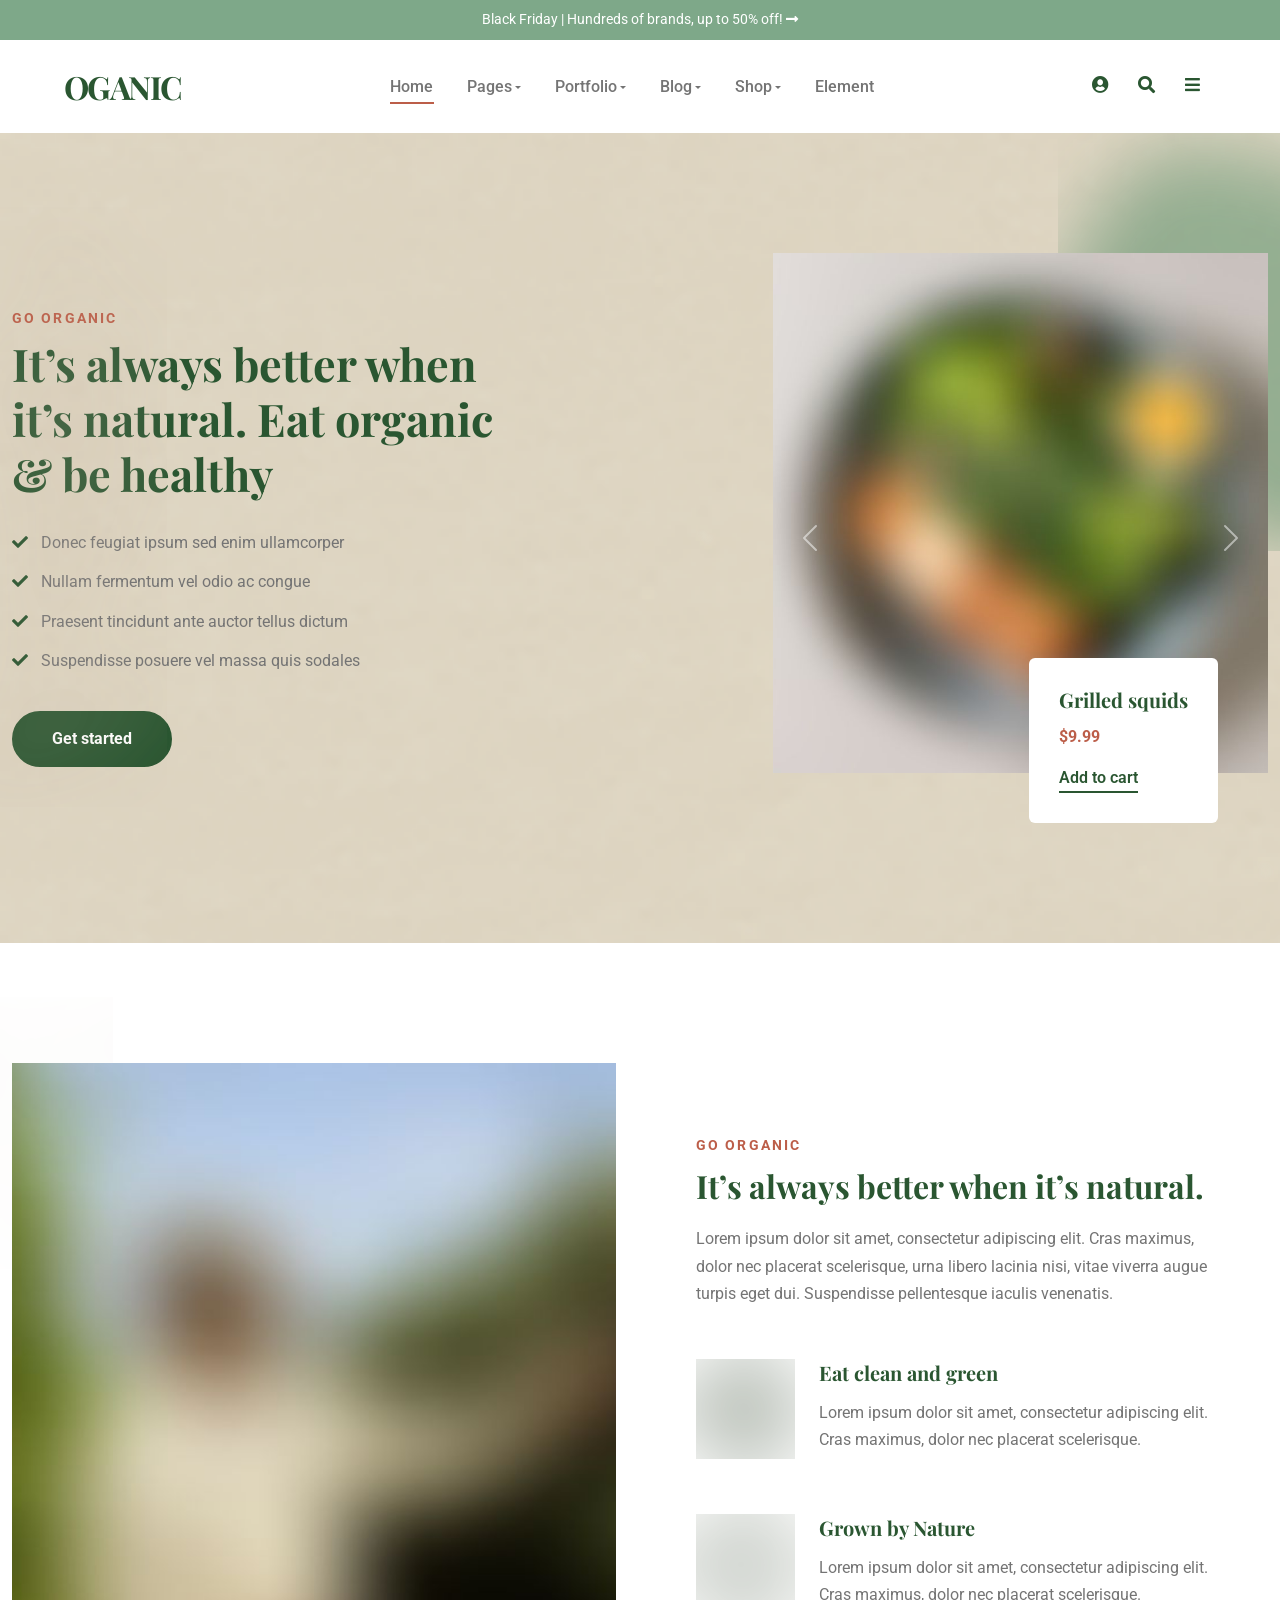
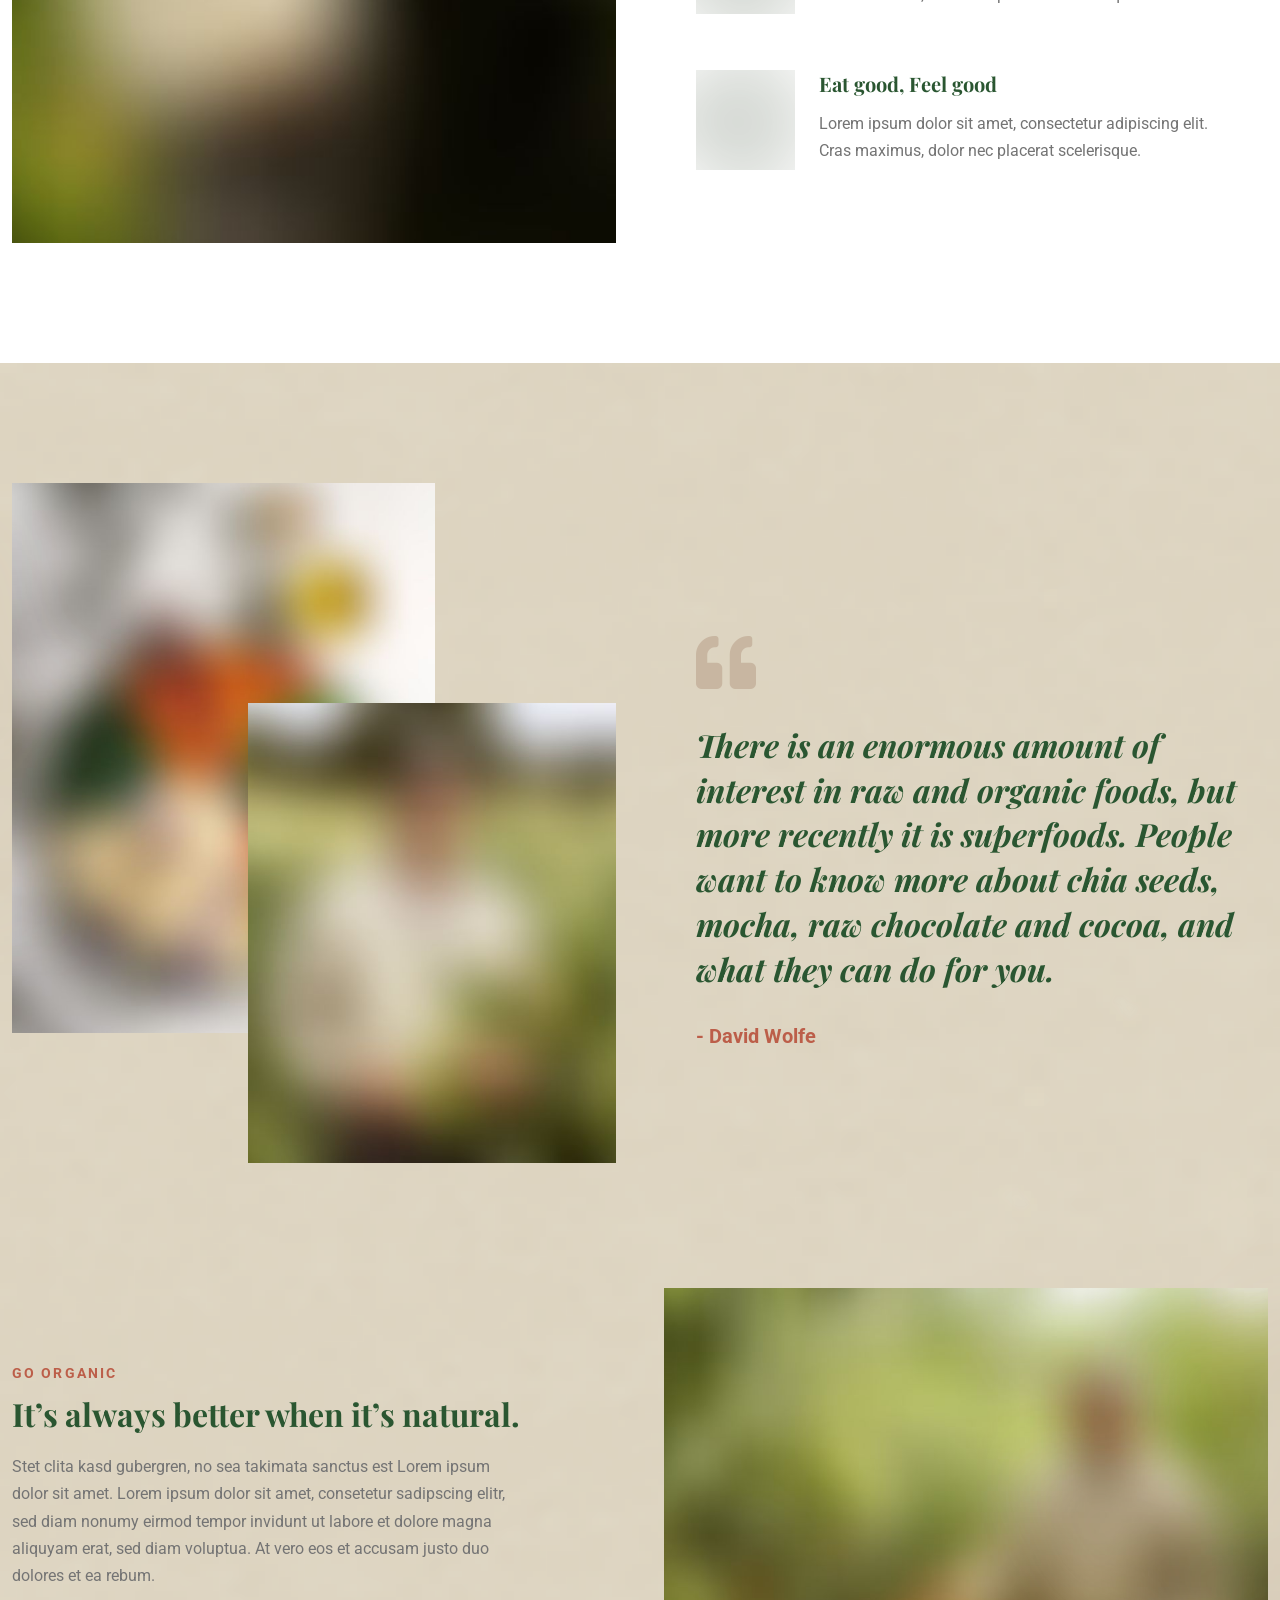
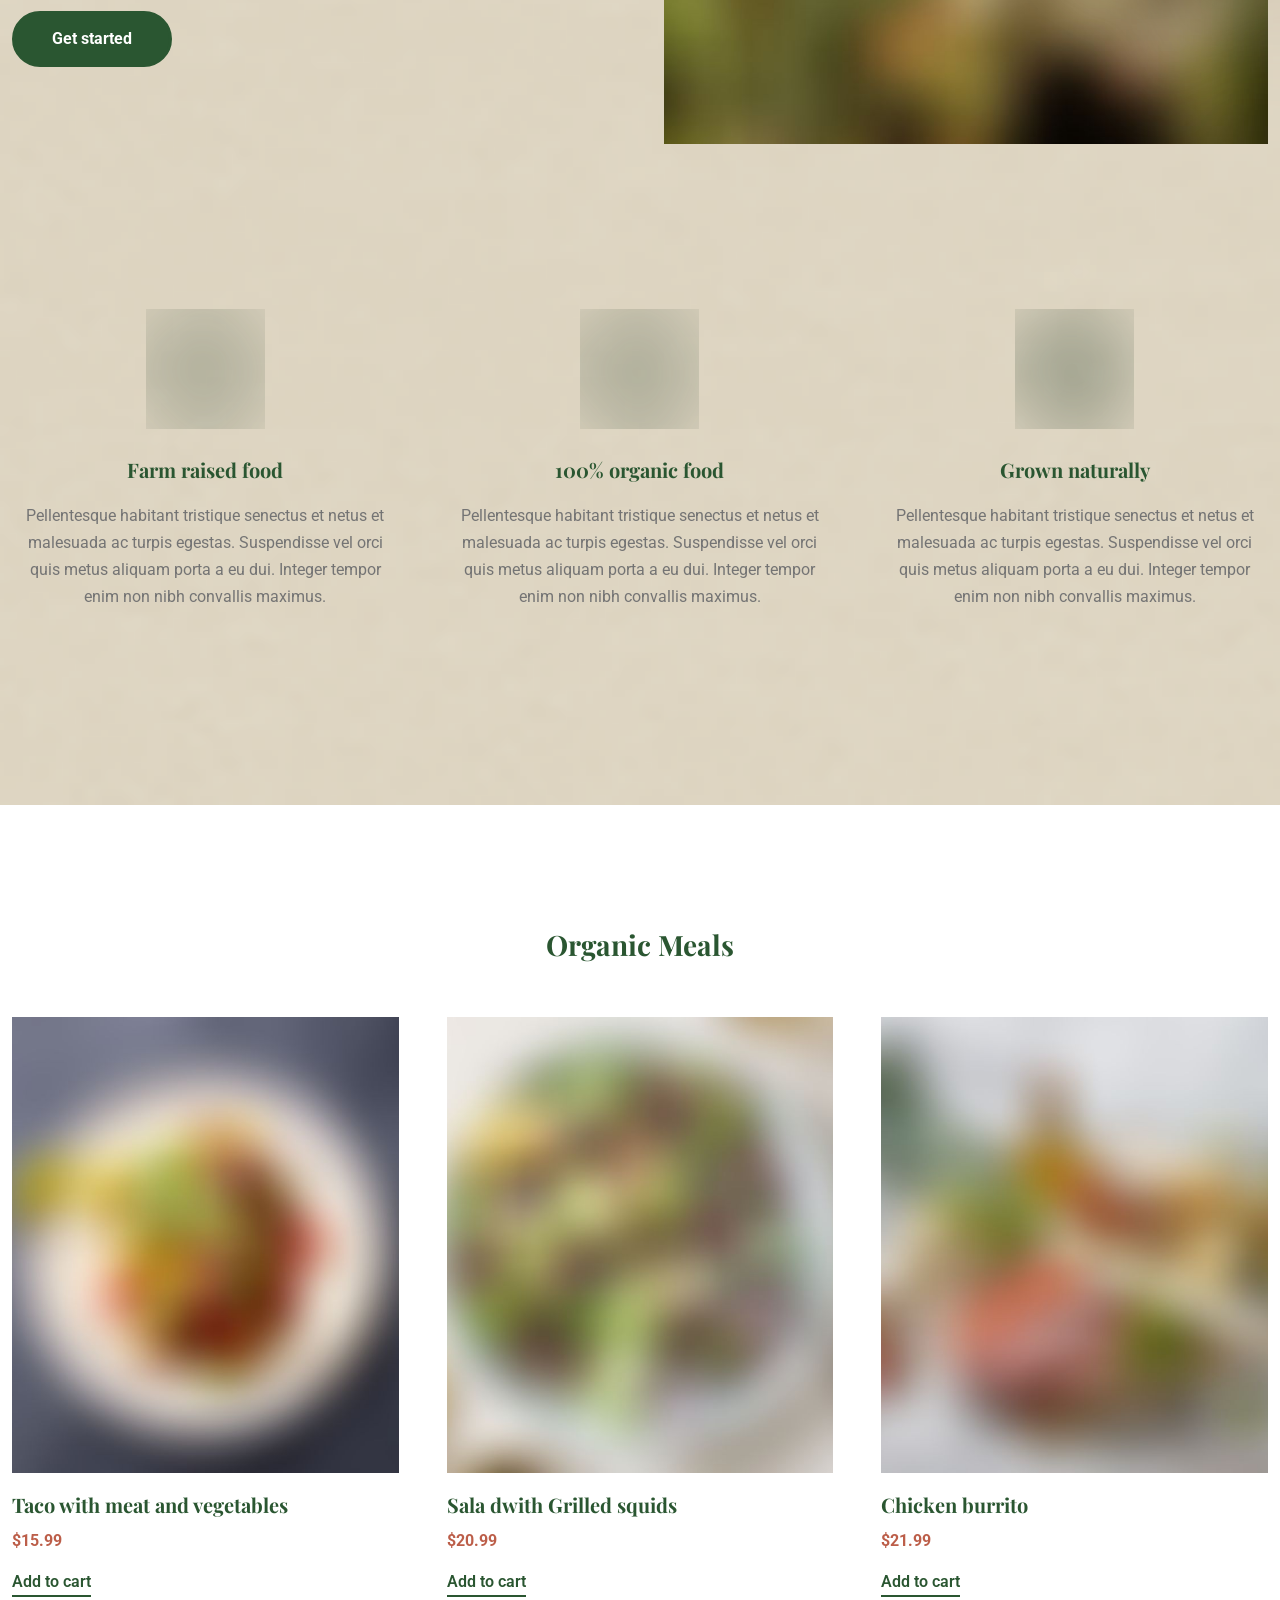
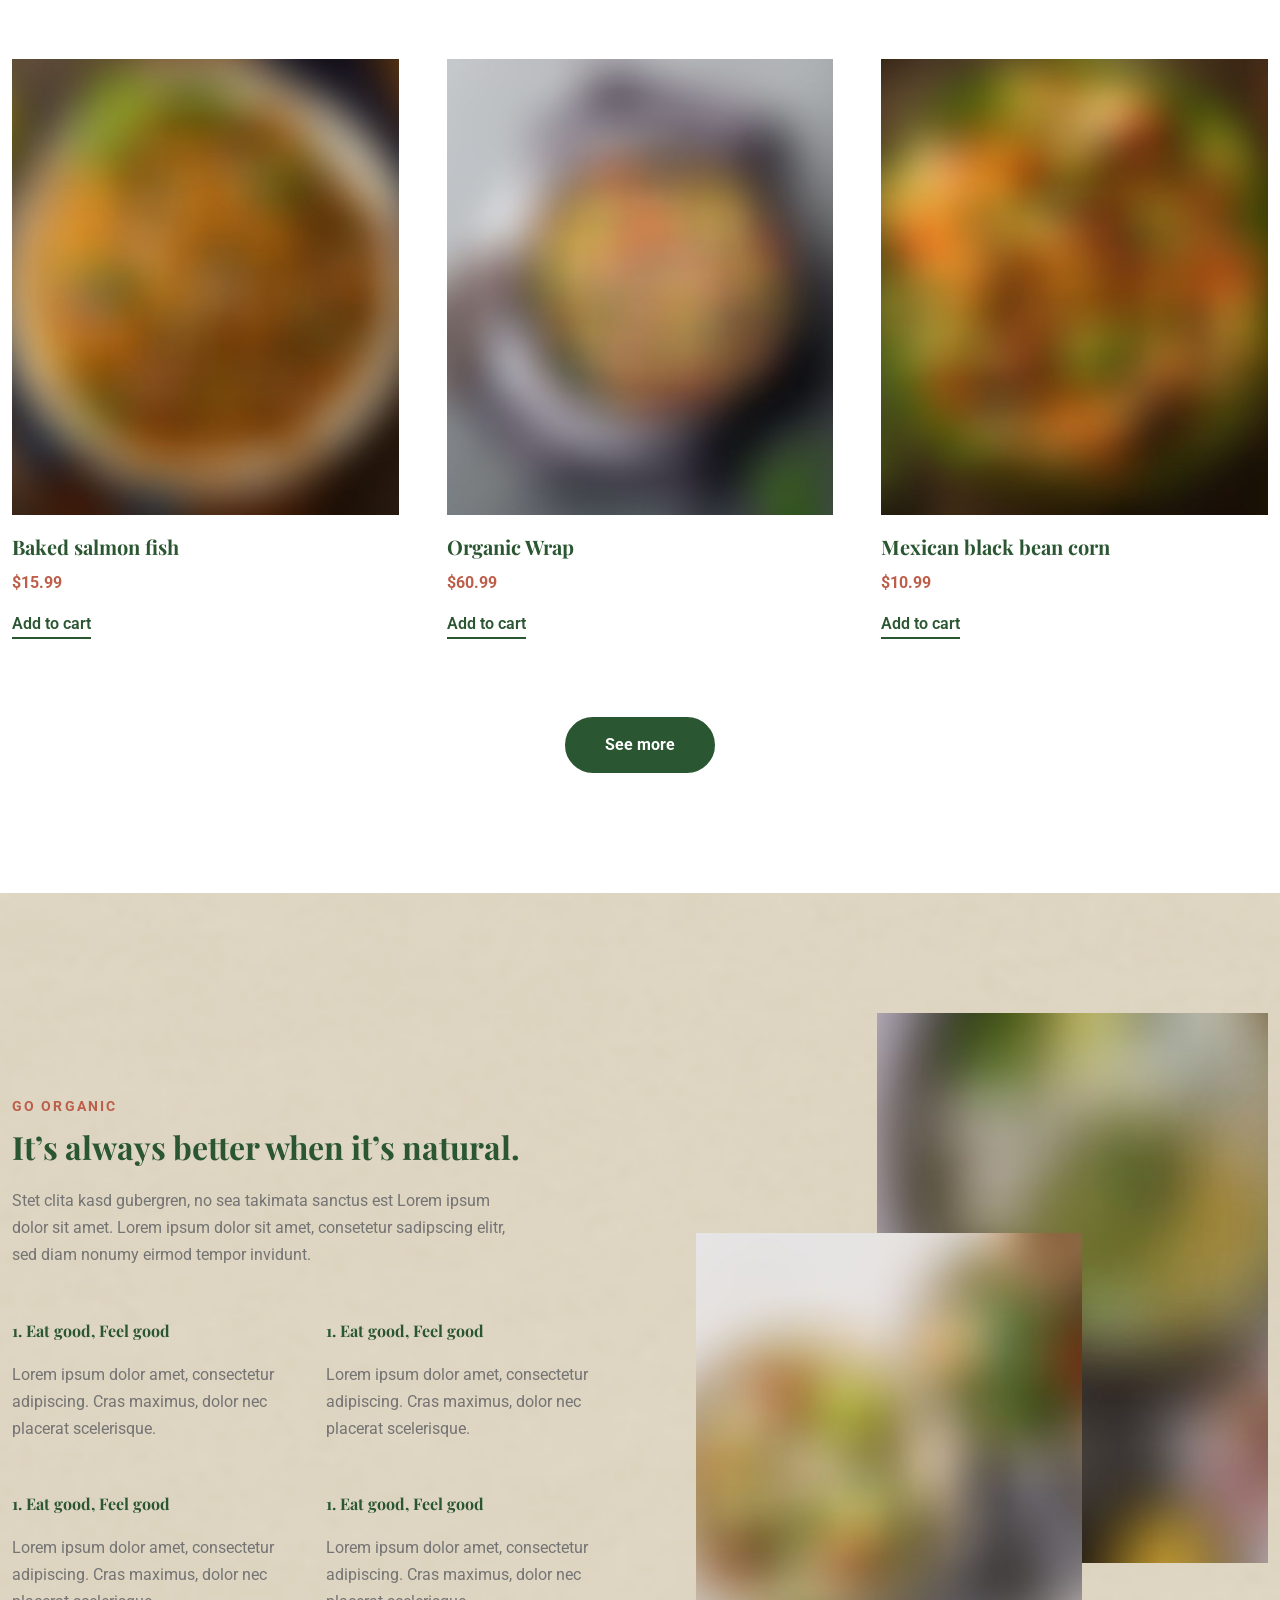
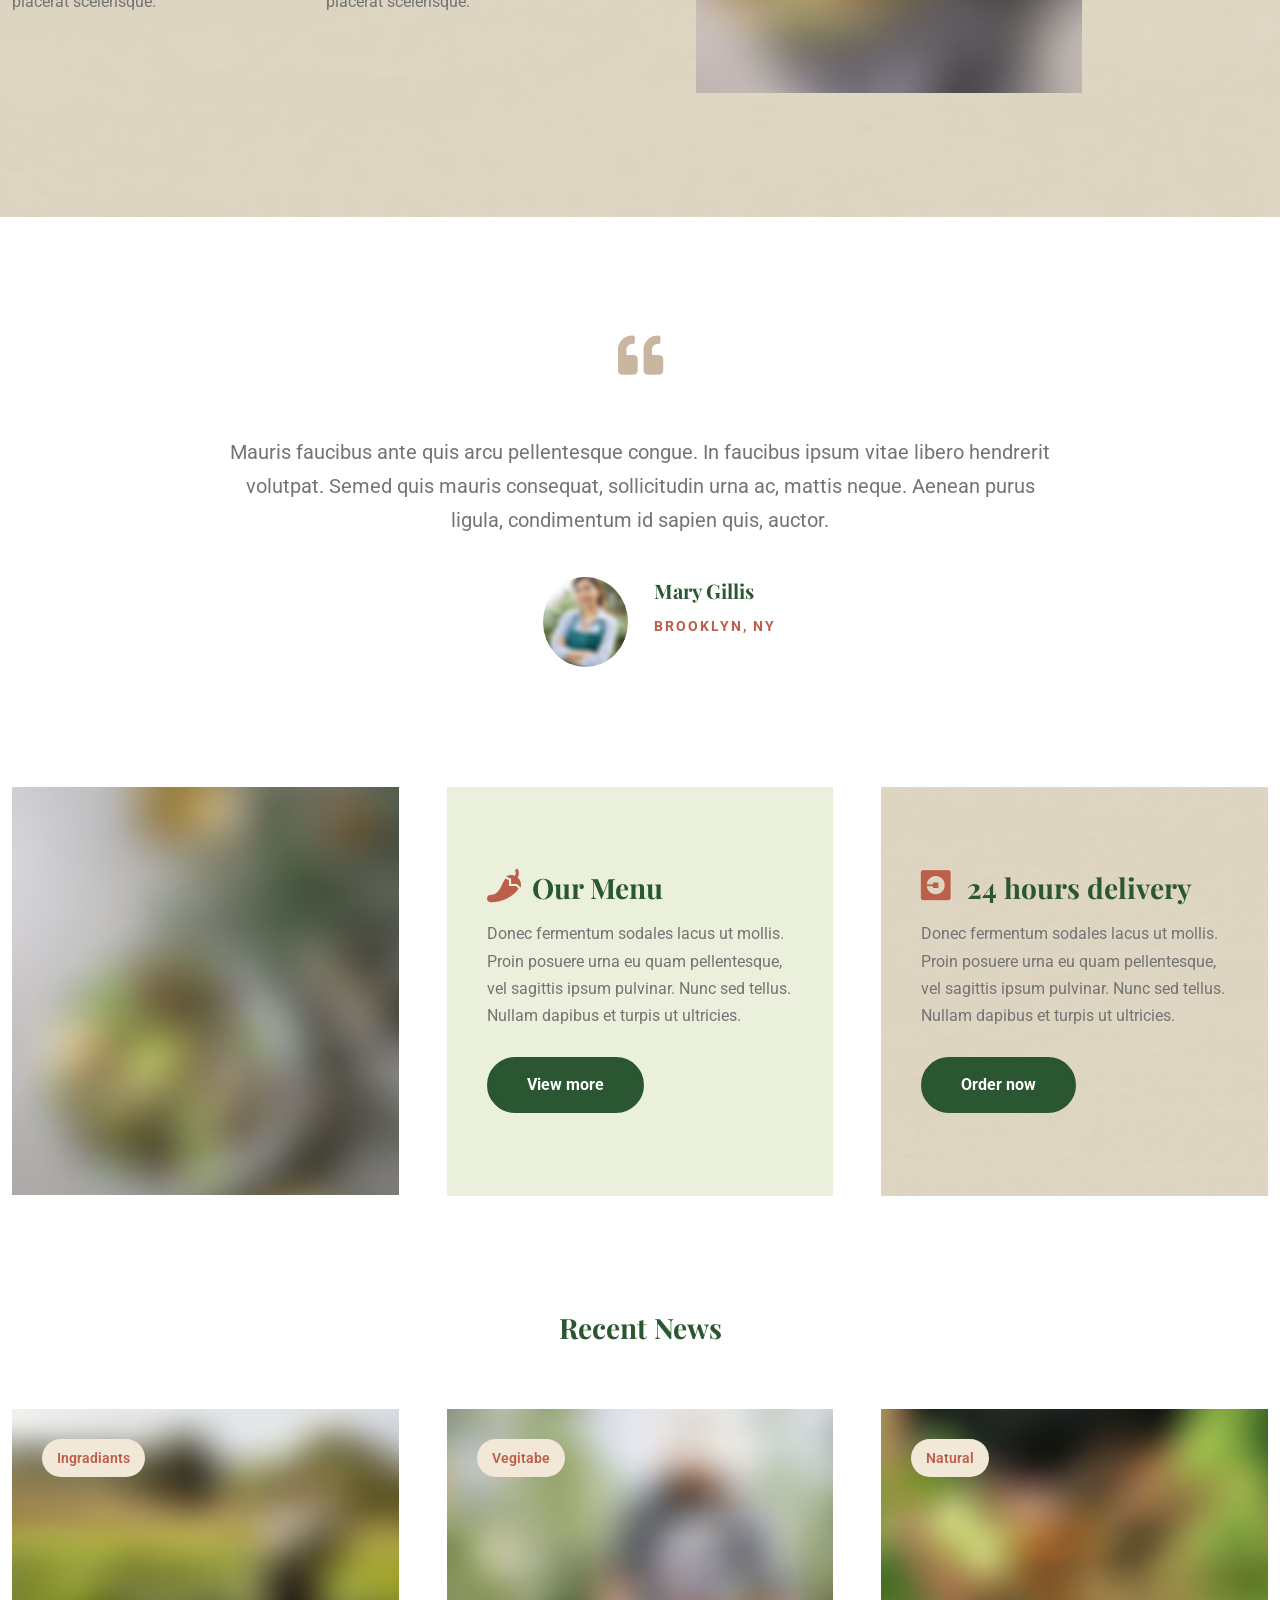
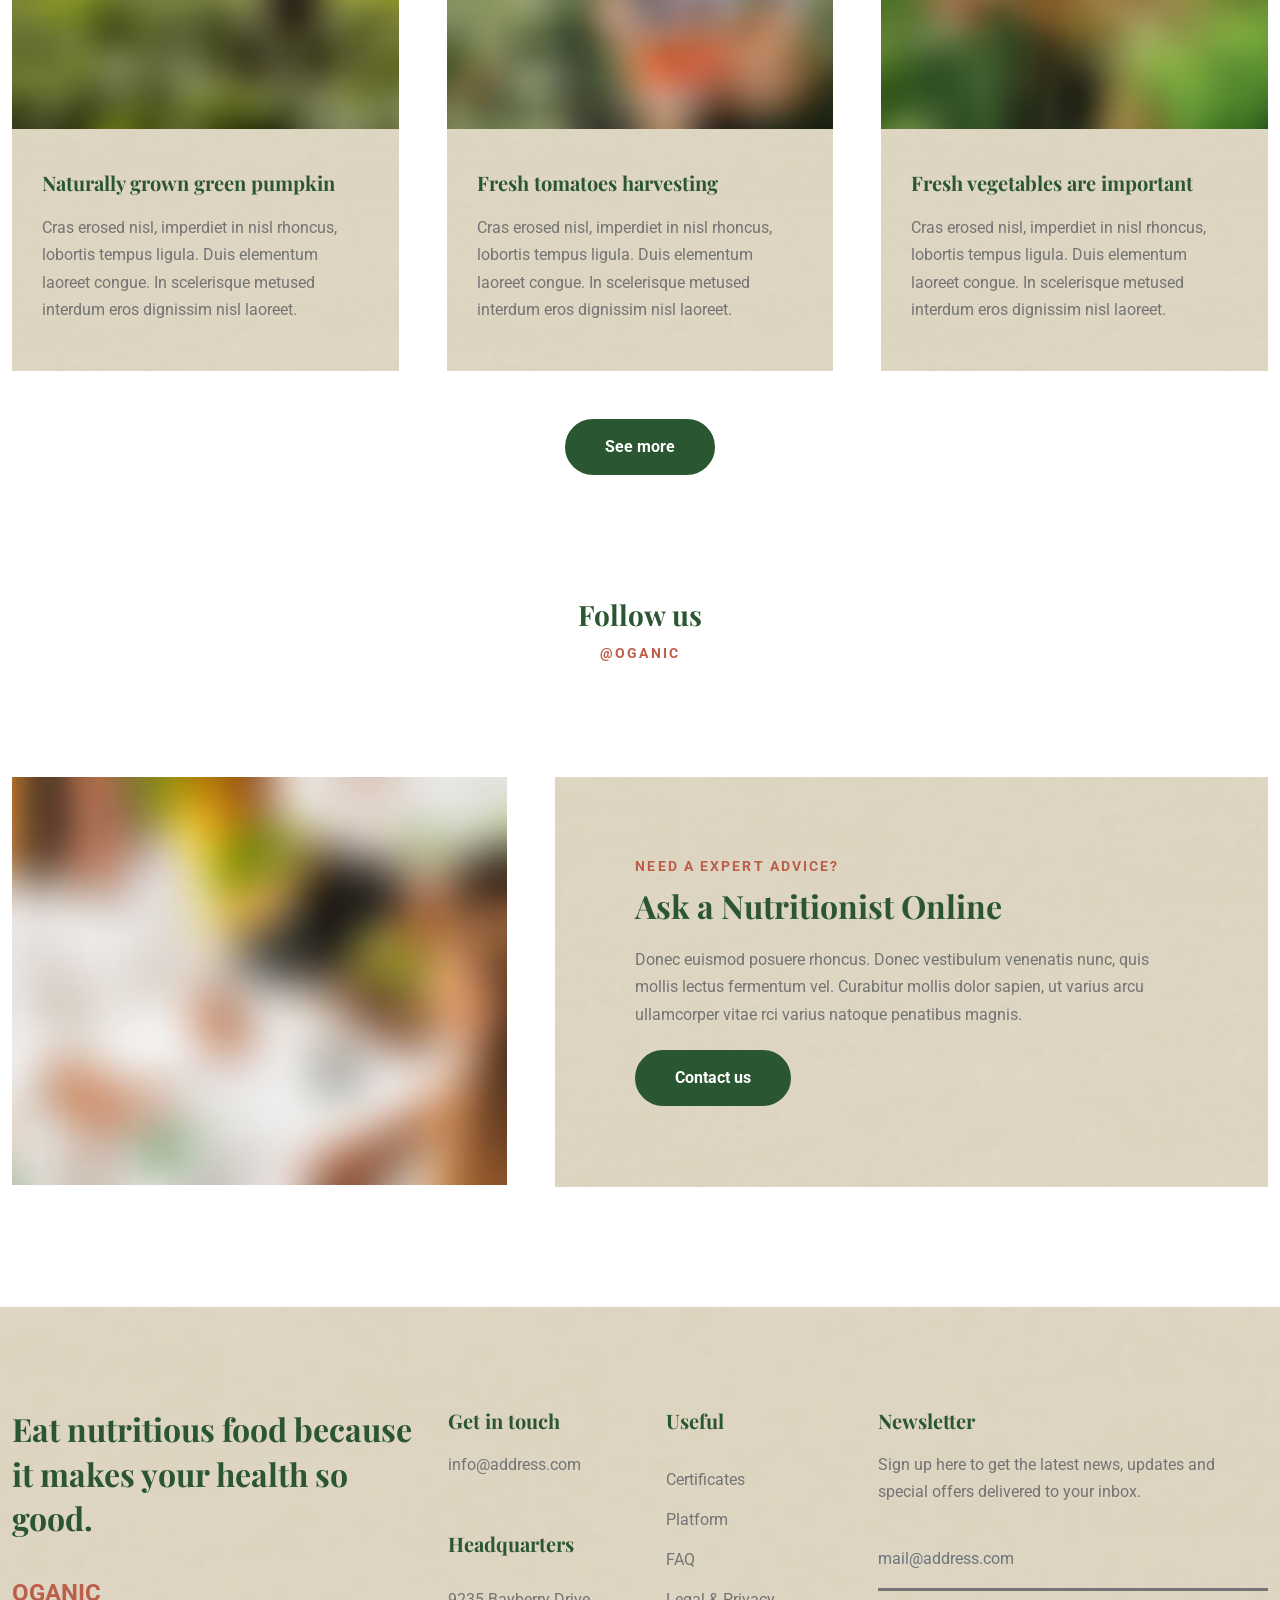
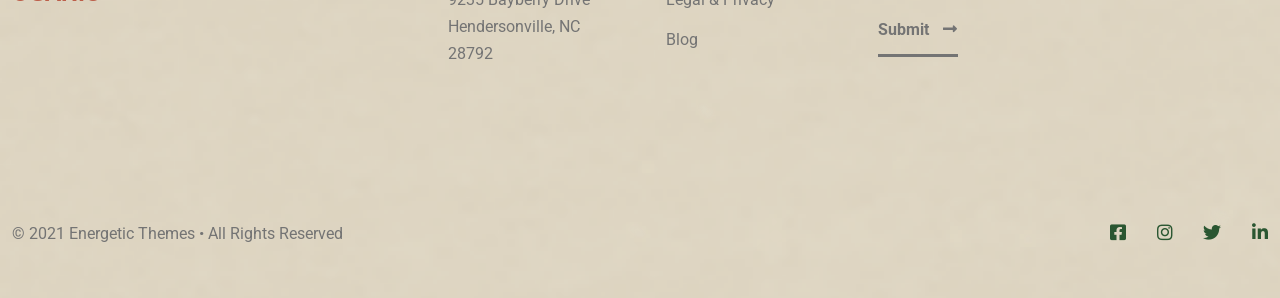
==== index.html @ c8fafff7 "refarmer refarmer" ====
<!DOCTYPE html>
<html lang="en">
  <head>
    <meta charset="utf-8">
    <meta http-equiv="X-UA-Compatible" content="IE=edge">
    <meta name="viewport" content="width=device-width, initial-scale=1, shrink-to-fit=no">
    <!-- favicon-->
    <link rel="shortcut icon" href="assets/images/favicon.ico">
    <!-- Site Title-->
    <title>oganic - Natural Ingradiant Seeds Design HTML Template</title>
    <meta name="description" content="A Template for Natural Ingradiant Design company website.">
    <!-- Bootstrap CSS file-->
    <link href="assets/css/bootstrap.min.css" rel="stylesheet">
    <!-- Flickity CSS file-->
    <link href="assets/css/flickity.min.css" rel="stylesheet">
    <!-- Main CSS file-->
    <link href="assets/css/style.css" rel="stylesheet">
    <!-- Fontawesome 5 CSS file-->
    <link href="assets/css/fontawesome-all.min.css" rel="stylesheet">
    <!-- Magnific Popup CSS-->
    <link href="assets/css/magnific-popup.css" rel="stylesheet">
    <!-- Google Fonts-->
    <link rel="stylesheet" href="https://fonts.googleapis.com/css2?family=Playfair+Display:wght@400;700&amp;family=Roboto:wght@400;700&amp;DM+Sans:wght@700&amp;display=swap">
  </head>
  <body>
    <!-- Navbar-->
    <div class="bg-bay-leaf py-2">
      <div class="continer"><a class="text-center" href="#">
          <p class="font-size-14 text-white mb-0">Black Friday | Hundreds of brands, up to 50% off!<span> <i class="fas fa-long-arrow-alt-right"></i></span></p></a></div>
    </div>
    <div class="site-header">
      <nav class="navbar navbar-expand-lg navbar-light pe-lg-7 ps-lg-6 px-4">
        <div class="container-fluid px-0"><a class="navbar-brand text-center d-md-block d-lg-none" href="index.html"><svg xmlns="http://www.w3.org/2000/svg" width="119" height="43" viewBox="0 0 119 43">
<text id="Oganic1" transform="translate(0 35)" fill="#2a5631" font-size="32" font-family="PlayfairDisplay-Bold, Playfair Display" font-weight="700" letter-spacing="-0.05em"><tspan x="0" y="0">OGANIC</tspan></text>
</svg></a>
          <button class="navbar-toggler" type="button" data-bs-toggle="collapse" data-bs-target="#navbarNavDropdown" aria-controls="navbarNavDropdown" aria-expanded="false" aria-label="Toggle navigation"><span class="navbar-toggler-icon"></span></button>
          <div class="collapse navbar-collapse" id="navbarNavDropdown">
            <div class="col-lg-2"><a class="navbar-brand mx-auto d-none d-lg-block" href="index.html"><svg xmlns="http://www.w3.org/2000/svg" width="119" height="43" viewBox="0 0 119 43">
<text id="Oganic" transform="translate(0 35)" fill="#2a5631" font-size="32" font-family="PlayfairDisplay-Bold, Playfair Display" font-weight="700" letter-spacing="-0.05em"><tspan x="0" y="0">OGANIC</tspan></text>
</svg></a></div>
            <div class="col-lg-8">
              <ul class="navbar-nav justify-content-lg-center">
                <li class="nav-item ml-0"><a class="nav-link pl-0" href="index.html">Home</a></li>
                <li class="nav-item dropdown"><a class="dropdown-toggle nav-link" href="#" data-bs-toggle="dropdown" aria-haspopup="true" aria-expanded="false">Pages</a>
                  <div class="dropdown-menu"><a class="dropdown-item" href="page-about-us.html">About Us</a><a class="dropdown-item" href="page-services.html">Services</a><a class="dropdown-item" href="page-contact.html">Contact Us</a><a class="dropdown-item" href="page-partners.html">Partners</a><a class="dropdown-item" href="page-404.html">404</a><a class="dropdown-item" href="page-pricing-table.html">Pricing Table </a><a class="dropdown-item" href="page-faq.html">Faq's</a><a class="dropdown-item" href="page-team.html">Team</a><a class="dropdown-item" href="page-testimonials.html">Testimonials</a></div>
                </li>
                <li class="nav-item dropdown mega_menu_holder"><a class="nav-link dropdown-toggle" href="#" data-bs-toggle="dropdown">Portfolio</a>
                  <div class="dropdown-menu"><a class="dropdown-item" href="page-portfolio.html">Portfolio</a><a class="dropdown-item" href="page-portfolio-three-col.html">Portfolio Three Col</a><a class="dropdown-item" href="single-project.html">Single Project</a></div>
                </li>
                <li class="nav-item dropdown mega_menu_holder"><a class="nav-link dropdown-toggle" href="#" data-bs-toggle="dropdown">Blog</a>
                  <div class="dropdown-menu"><a class="dropdown-item" href="blog.html">Blog</a><a class="dropdown-item" href="blog-single-post.html">Single Post</a><a class="dropdown-item" href="blog-right-sidebar.html">Right Sidebar</a><a class="dropdown-item" href="blog-left-sidebar.html">Left Sidebar</a><a class="dropdown-item" href="blog-three-col.html">Three Col</a><a class="dropdown-item" href="blog-two-col-right-sidebar.html">Two Col Right Sidebar</a><a class="dropdown-item" href="blog-two-col-left-sidebar.html">Two Col Left Sidebar</a><a class="dropdown-item" href="blog-card-right-sidebar.html">Card Right Sidebar</a><a class="dropdown-item" href="blog-card-left-sidebar.html">Card Left Sidebar</a><a class="dropdown-item" href="blog-card-three-col.html">Card Three Col</a><a class="dropdown-item" href="blog-card-two-col-right-sidebar.html">Card two Col Right Sidebar</a><a class="dropdown-item" href="blog-card-two-col-left-sidebar.html">Card two Col Left Sidebar</a><a class="dropdown-item" href="blog-single-post-gallery.html">Single Gallary Post </a><a class="dropdown-item" href="blog-single-post-video.html">Single Video Post</a><a class="dropdown-item" href="blog-single-post-audio.html">Single Audio Post</a></div>
                </li>
                <li class="nav-item dropdown mega_menu_holder"><a class="dropdown-toggle nav-link" href="#" data-bs-toggle="dropdown" aria-haspopup="true" aria-expanded="false">Shop</a>
                  <div class="dropdown-menu"><a class="dropdown-item" href="shop.html">Shop</a><a class="dropdown-item" href="single-product.html">Single Product</a></div>
                </li>
                <li class="nav-item"><a class="nav-link" href="element-accordions.html">Element</a></li>
              </ul>
            </div>
            <div class="col-lg-2 d-none d-lg-block">
              <ul class="list-unstyled nav-modules text-end">
                <!-- Social nav-->
                <li class="list-inline-item"><span class="i h6 fas fa-user-circle navbar-icon-size me-px-18" data-bs-toggle="modal" data-bs-target="#user-login"></span></li>
                <li class="list-inline-item"><span class="i h6 fas fa-search navbar-icon-size me-px-18 openBtn" onclick="openSearch()"></span></li>
                <li class="list-inline-item"><span class="i h6 fas fa-bars navbar-icon-size" data-bs-toggle="modal" data-bs-target="#checkout-modal"></span></li>
              </ul>
            </div>
          </div>
        </div>
      </nav>
    </div>
    <!-- End Navbar -->
    <article class="entry">
      <div class="entry-content">
        <!-- head title-->
        <div class="bg-texture-image pt-px-lg-120 pb-px-lg-120 pt-px-md-80 pb-px-md-70 pt-px-30 pb-px-60 overflow-hidden"><img class="ms-px-n-lg-45 d-lg-block d-none position-absolute top-px-lg-23 start-px-lg-0" src="assets/images/flowers/f100.png" alt="hero flower image">
          <div class="container">
            <div class="row gx-lg-5">
              <div class="col-lg-5 order-lg-1 mb-lg-0 mb-px-md-40 mb-px-30">
                <div class="position-relative">
                  <div class="carousel slide z-index-back me-px-lg-0 me-px-md-60" id="carouselExampleControls" data-bs-ride="carousel">
                    <div class="carousel-inner">
                      <div class="carousel-item pb-px-lg-50 active">
                        <div class="position-relative"><img class="d-block w-100 height-px-520 object-fit-cover w-100" src="assets/images/shop/s3.jpg" alt="slider one image">
                          <div class="position-absolute top-50 end-0">
                            <div class="me-px-50 mt-px-lg-145 mt-px-md-151">
                              <div class="bg-white mb-px-n-50 border-radius-home ps-px-30 pe-px-30 pt-px-28 pb-px-32">
                                <h5>Grilled squids  </h5>
                                <div class="pt-px-4">
                                  <h6 class="price">$9.99</h6>
                                </div>
                                <div class="mt-px-14"><a class="h6 btn-link border-2 border-bottom shop-button-style" href="single-product.html">Add to cart</a></div>
                              </div>
                            </div>
                          </div>
                        </div>
                      </div>
                      <div class="carousel-item pb-px-lg-50">
                        <div class="position-relative"><img class="d-block w-100 height-px-520 object-fit-cover w-100" src="assets/images/shop/s5.jpg" alt="slider two image">
                          <div class="position-absolute top-50 end-0">
                            <div class="me-px-50 mt-px-lg-145 mt-px-md-151">
                              <div class="bg-white border-radius-home ps-px-30 pe-px-30 pt-px-28 pb-px-32">
                                <h5>Corn Mixed Salad  </h5>
                                <div class="pt-px-4">
                                  <h6 class="price">$10.99</h6>
                                </div>
                                <div class="mt-px-14"><a class="h6 btn-link border-2 border-bottom shop-button-style" href="single-product.html">Add to cart</a></div>
                              </div>
                            </div>
                          </div>
                        </div>
                      </div>
                      <div class="carousel-item pb-px-lg-50">
                        <div class="position-relative"><img class="d-block w-100 height-px-520 object-fit-cover w-100" src="assets/images/shop/s6.jpg" alt="slider three image">
                          <div class="position-absolute top-50 end-0">
                            <div class="me-px-50 mt-px-lg-145 mt-px-md-151">
                              <div class="bg-white border-radius-home ps-px-30 pe-px-30 pt-px-28 pb-px-32">
                                <h5>Ketolegic Diet  </h5>
                                <div class="pt-px-4">
                                  <h6 class="price">$15.99</h6>
                                </div>
                                <div class="mt-px-14"><a class="h6 btn-link border-2 border-bottom shop-button-style" href="single-product.html">Add to cart</a></div>
                              </div>
                            </div>
                          </div>
                        </div>
                      </div>
                    </div><a class="carousel-control-prev" href="#carouselExampleControls" role="button" data-bs-slide="prev"><span class="carousel-control-prev-icon" aria-hidden="true"></span><span class="visually-hidden">Previous</span></a><a class="carousel-control-next" href="#carouselExampleControls" role="button" data-bs-slide="next"><span class="carousel-control-next-icon" aria-hidden="true"></span><span class="visually-hidden">Next</span></a>
                  </div>
                  <div class="position-absolute top-px-md-0 start-lg-20 end-px-n-md-5"><img class="mt-px-n-lg-120 mt-px-n-md-70 ms-px-md-150 ps-px-lg-135 ps-px-md-151 d-none d-lg-block" src="assets/images/flowers/circle.png" alt="slider image"></div>
                </div>
              </div>
              <div class="col-lg-7 my-auto pe-px-lg-150">
                <div class="me-px-lg-100 me-px-md-60">
                  <h5 class="font-letter-space mb-px-8">Go Organic</h5>
                  <h1 class="hero-font mb-px-28">It’s always better when it’s natural. Eat organic & be healthy</h1>
                  <ul class="list-unstyled">
                    <li class="mb-px-12"><i class="fas fa-check text-parsley me-px-9"></i> Donec feugiat ipsum sed enim ullamcorper</li>
                    <li class="mb-px-12"> <i class="fas fa-check text-parsley me-px-9"></i> Nullam fermentum vel odio ac congue</li>
                    <li class="mb-px-12"><i class="fas fa-check text-parsley me-px-9"></i> Praesent tincidunt ante auctor tellus dictum</li>
                    <li class="mb-px-37"><i class="fas fa-check text-parsley me-px-9"></i> Suspendisse posuere vel massa quis sodales</li>
                  </ul><a class="btn btn-parsley" href="page-contact.html">Get started</a>
                </div>
              </div>
            </div>
          </div>
        </div>
        <!-- logo section-->
        <div class="container mt-px-lg-120 mb-px-lg-120 mt-px-md-80 mb-px-md-80 mt-px-60 mb-px-60">
          <div class="row gx-lg-5">
            <div class="col-lg-6 mb-lg-0 mb-px-30">
              <div class="position-relative"><img class="z-index-3 height-px-780 w-100 object-fit-cover" src="assets/images/home/h1.jpg" alt="home-1-image"><img class="z-index-flower position-absolute top-px-9 start-0 translate-middle" src="assets/images/flowers/f13.png" alt="flower-13-image"></div>
            </div>
            <div class="col-lg-6 my-auto">
              <div class="ms-px-lg-32">
                <h5 class="font-letter-space mb-px-8">Go Organic</h5>
                <h2 class="mb-px-17">It’s always better when it’s natural.</h2>
                <div class="pe-px-lg-40 pb-px-36">
                  <p>Lorem ipsum dolor sit amet, consectetur adipiscing elit. Cras maximus, dolor nec placerat scelerisque, urna libero lacinia nisi, vitae viverra augue turpis eget dui. Suspendisse pellentesque iaculis venenatis. </p>
                </div>
                <div class="pe-px-lg-60">
                  <div class="row gx-lg-0 mb-px-md-45 mb-px-30">
                    <div class="col-3"><img src="assets/images/logo4.png" alt="logo-4"></div>
                    <div class="col-9">
                      <div class="ms-px-n-5">
                        <h5 class="mb-px-12">Eat clean and green</h5>
                        <p>Lorem ipsum dolor sit amet, consectetur adipiscing elit. Cras maximus, dolor nec placerat scelerisque.</p>
                      </div>
                    </div>
                  </div>
                  <div class="row gx-lg-0 mb-px-md-45 mb-px-30">
                    <div class="col-3"><img src="assets/images/logo5.png" alt="logo-4"></div>
                    <div class="col-9">
                      <div class="ms-px-n-5">
                        <h5 class="mb-px-12">Grown by Nature</h5>
                        <p>Lorem ipsum dolor sit amet, consectetur adipiscing elit. Cras maximus, dolor nec placerat scelerisque.</p>
                      </div>
                    </div>
                  </div>
                  <div class="row gx-lg-0">
                    <div class="col-3"><img src="assets/images/logo6.png" alt="logo-4"></div>
                    <div class="col-9">
                      <div class="ms-px-n-5">
                        <h5 class="mb-px-12">Eat good, Feel good</h5>
                        <p class="mb-0">Lorem ipsum dolor sit amet, consectetur adipiscing elit. Cras maximus, dolor nec placerat scelerisque.</p>
                      </div>
                    </div>
                  </div>
                </div>
              </div>
            </div>
          </div>
        </div>
        <!-- image merge section-->
        <div class="bg-texture-image overflow-hidden pt-px-lg-120 pb-px-16 pt-px-md-80 pt-px-60">
          <div class="container pb-px-lg-150 pb-px-md-60 pb-px-50">
            <div class="row gx-lg-5">
              <div class="col-lg-6">
                <div class="position-relative">
                  <div class="me-px-lg-151 me-px-md-150">
                    <div class="pe-px-lg-30 pe-px-md-70"><img class="mb-md-0 mb-px-40 height-px-550 object-fit-cover w-100" src="assets/images/home/h2.jpg" alt="home image-2"><img class="d-md-block d-none position-absolute top-px-lg-5 start-px-n-lg-28 end-px-n-lg-0 top-px-n-md-15 end-px-n-md-10" src="assets/images/flowers/1.png" alt="one flower image"></div>
                  </div>
                  <div class="position-md-absolute top-px-lg-0 end-px-lg-0 top-px-md-15">
                    <div class="ms-px-md-151 mt-px-lg-150 mt-px-md-120">
                      <div class="ps-px-lg-85 pt-px-lg-70 ps-px-md-70"><img class="height-px-460 object-fit-cover w-100" src="assets/images/home/h3.jpg" alt="home image-3"></div>
                    </div>
                  </div>
                </div>
              </div>
              <div class="col-lg-6 my-auto">
                <div class="ms-px-lg-32 mt-px-lg-150 mt-px-md-150 mt-px-30"><i class="fas fa-quote-left text-grain-brown icon-left-quote mb-px-30"></i>
                  <h2 class="fst-italic mb-px-30">There is an enormous amount of interest in raw and organic foods, but more recently it is superfoods. People want to know more about chia seeds, mocha, raw chocolate and cocoa, and what they can do for you.</h2>
                  <h5 class="base-font-family text-flame-pea">- David Wolfe</h5>
                </div>
              </div>
            </div>
          </div>
          <!--middle section-->
          <div class="container pt-px-lg-80">
            <div class="row gx-lg-5">
              <div class="col-lg-6 order-lg-1">
                <div class="position-relative"><img class="mb-lg-0 mb-px-30 z-index-2 height-px-456 object-fit-cover w-100" src="assets/images/home/h4.jpg" alt="home image-4"><img class="d-lg-block d-none z-index-3 position-absolute top-px-n-lg-16 end-px-n-lg-45" src="assets/images/flowers/f18.png" alt="f18 flower image"></div>
              </div>
              <div class="col-lg-6 my-auto">
                <h5 class="font-letter-space mb-px-8">Go Organic</h5>
                <h2 class="mb-px-17">It’s always better when it’s natural.</h2>
                <div class="pe-px-lg-90 pb-px-6">
                  <p>Stet clita kasd gubergren, no sea takimata sanctus est Lorem ipsum dolor sit amet. Lorem ipsum dolor sit amet, consetetur sadipscing elitr, sed diam nonumy eirmod tempor invidunt ut labore et dolore magna aliquyam erat, sed diam voluptua. At vero eos et accusam justo duo dolores et ea rebum.</p>
                </div><a class="btn btn-parsley" href="page-about-us.html">Get started</a>
              </div>
            </div>
          </div>
          <!-- partners-->
          <div class="container pt-px-lg-150 pb-px-lg-150 pt-px-md-80 pb-px-md-80 pt-px-60 pb-px-60">
            <div class="row gx-lg-5 pt-px-lg-15 pb-px-lg-29">
              <div class="col-lg-4 mb-lg-0 mb-px-md-40 mb-px-30">
                <div class="text-center position-relative"><img class="mb-px-27 z-index-4" src="assets/images/logo7.png" alt="logo4">
                  <h5 class="mb-px-18">Farm raised food</h5>
                  <div class="px-2">
                    <p class="mb-0">Pellentesque habitant tristique senectus et netus et malesuada ac turpis egestas. Suspendisse vel orci quis metus aliquam porta a eu dui. Integer tempor enim non nibh convallis maximus. </p>
                  </div><img class="d-lg-block d-none position-absolute top-px-n-lg-10 start-px-n-lg-90" src="assets/images/flowers/f10.png" alt="f10 flower image">
                </div>
              </div>
              <div class="col-lg-4 mb-lg-0 mb-px-md-40 mb-px-30">             
                <div class="text-center"><img class="mb-px-27" src="assets/images/logo8.png" alt="logo4">
                  <h5 class="mb-px-18">100% organic food</h5>
                  <div class="px-2">
                    <p class="mb-0">Pellentesque habitant tristique senectus et netus et malesuada ac turpis egestas. Suspendisse vel orci quis metus aliquam porta a eu dui. Integer tempor enim non nibh convallis maximus. </p>
                  </div>
                </div>
              </div>
              <div class="col-lg-4">
                <div class="text-center"><img class="mb-px-27" src="assets/images/logo9.png" alt="logo4">
                  <h5 class="mb-px-18">Grown naturally</h5>
                  <div class="px-2">
                    <p class="mb-0">Pellentesque habitant tristique senectus et netus et malesuada ac turpis egestas. Suspendisse vel orci quis metus aliquam porta a eu dui. Integer tempor enim non nibh convallis maximus. </p>
                  </div>
                </div>
              </div>
            </div>
          </div>
        </div>
        <!-- shop-->
        <div class="overflow-hidden">
          <div class="container mt-px-lg-120 mb-px-lg-120 mt-px-md-80 mb-px-md-80 mt-px-60 mb-px-60">
            <div class="position-relative"> 
              <div class="text-center">
                <h3 class="mb-px-md-52 mb-px-40">Organic Meals</h3>
              </div>
              <div class="row gx-lg-5 gy-lg-6 card-post-style">
                <div class="col-lg-4 mb-lg-0 mb-px-md-50 mb-px-40">
                  <article class="mb-lg-0 mb-px-md-40 mb-px-20"><a href="single-product.html"><img class="mb-px-18 height-px-456 w-100 object-fit-cover" src="assets/images/shop/s9.jpg" alt="s9 image"/></a>
                    <h5 class="product-title"><a href="single-product.html">Taco with meat and vegetables</a></h5><span class="price"><span class="amount"><span class="currencySymbol">$15.99</span></span></span>
                    <div class="mt-px-14"><a class="h6 btn-link border-2 border-bottom shop-button-style" href="single-product.html">Add to cart</a></div>
                  </article>
                </div>
                <div class="col-lg-4 mb-lg-0 mb-px-md-50 mb-px-40">
                  <article class="mb-lg-0 mb-px-md-40 mb-px-20"><a href="single-product.html"><img class="mb-px-18 height-px-456 w-100 object-fit-cover" src="assets/images/shop/s8.jpg" alt="s8 image"/></a>
                    <h5 class="product-title"><a href="single-product.html">Sala dwith Grilled squids </a></h5><span class="price"><span class="amount"><span class="currencySymbol">$20.99</span></span></span>
                    <div class="mt-px-14"><a class="h6 btn-link border-2 border-bottom shop-button-style" href="single-product.html">Add to cart</a></div>
                  </article>
                </div>
                <div class="col-lg-4 mb-lg-0 mb-px-md-50 mb-px-40">
                  <article class="mb-lg-0 mb-px-md-40 mb-px-20"><a href="single-product.html"><img class="mb-px-18 height-px-456 w-100 object-fit-cover" src="assets/images/shop/s7.jpg" alt="s7 image"/></a>
                    <h5 class="product-title"><a href="single-product.html">Chicken burrito</a></h5><span class="price"><span class="amount"><span class="currencySymbol">$21.99</span></span></span>
                    <div class="mt-px-14"><a class="h6 btn-link border-2 border-bottom shop-button-style" href="single-product.html">Add to cart</a></div>
                  </article>
                </div>
                <div class="col-lg-4 mb-lg-0 mb-px-md-50 mb-px-40">
                  <article class="mb-lg-0 mb-px-md-40 mb-px-20"><a href="single-product.html"><img class="mb-px-18 height-px-456 w-100 object-fit-cover" src="assets/images/shop/s6.jpg" alt="s6 image"/></a>
                    <h5 class="product-title"><a href="single-product.html">Baked salmon fish</a></h5><span class="price"><span class="amount"><span class="currencySymbol">$15.99</span></span></span>
                    <div class="mt-px-14"><a class="h6 btn-link border-2 border-bottom shop-button-style" href="single-product.html">Add to cart</a></div>
                  </article>
                </div>
                <div class="col-lg-4 mb-lg-0 mb-px-md-50 mb-px-40">
                  <article class="mb-lg-0 mb-px-md-40 mb-px-20"><a href="single-product.html"><img class="mb-px-18 height-px-456 w-100 object-fit-cover" src="assets/images/shop/s5.jpg" alt="s5 image"/></a>
                    <h5 class="product-title"><a href="single-product.html">Organic Wrap</a></h5><span class="price"><span class="amount"><span class="currencySymbol">$60.99</span></span></span>
                    <div class="mt-px-14"><a class="h6 btn-link border-2 border-bottom shop-button-style" href="single-product.html">Add to cart</a></div>
                  </article>
                </div>
                <div class="col-lg-4 mb-lg-0 mb-px-md-50 mb-px-40">
                  <article class="mb-lg-0 mb-px-md-40 mb-px-20"><a href="single-product.html"><img class="mb-px-18 height-px-456 w-100 object-fit-cover" src="assets/images/shop/s4.jpg" alt="s4 image"/></a>
                    <h5 class="product-title"><a href="single-product.html">Mexican black bean corn</a></h5><span class="price"><span class="amount"><span class="currencySymbol">$10.99</span></span></span>
                    <div class="mt-px-14"><a class="h6 btn-link border-2 border-bottom shop-button-style" href="single-product.html">Add to cart</a></div>
                  </article>
                </div>
              </div>
              <!-- End Products-->
              <div class="text-center mt-px-lg-80"><a class="btn btn-parsley" href="shop.html">See more</a></div><img class="d-lg-block d-none position-absolute bottom-px-n-lg-8 start-px-n-lg-41" src="assets/images/flowers/f6.png" alt="f6 flower image"><img class="d-lg-block d-none position-absolute top-px-n-lg-0 end-px-n-lg-37" src="assets/images/flowers/f5.png" alt="f5 flower image">
            </div>
          </div>
        </div>
        <div class="bg-texture-image overflow-hidden pt-px-lg-120 pb-px-lg-120 pt-px-md-80 pb-px-md-70 pt-px-60 pb-px-50">
          <div class="container pb-px-lg-66">
            <div class="row gx-lg-5">
              <div class="col-lg-6 order-lg-1">
                <div class="ms-px-lg-32">
                  <div class="position-relative">
                    <div class="ms-px-lg-151 me-lg-0 me-px-md-150">
                      <div class="ps-px-lg-30 pe-lg-0 pe-px-md-70"><img class="mb-md-0 mb-px-20 height-px-550 object-fit-cover w-100" src="assets/images/home/h5.jpg" alt="home image-5"><img class="d-md-block d-none position-absolute top-px-n-lg-0 end-px-n-lg-44 top-px-n-md-15 end-px-n-md-10" src="assets/images/flowers/f8.png" alt="f8 flower image"></div>
                    </div>
                    <div class="position-md-absolute top-px-lg-0 end-px-lg-0 top-px-md-15">
                      <div class="me-px-lg-101 ms-px-md-150 ms-lg-0 mt-px-lg-150 mt-px-md-120">
                        <div class="pe-px-lg-85 ps-lg-0 ps-px-md-70 pt-px-lg-70"><img class="height-px-460 object-fit-cover w-100" src="assets/images/home/h6.jpg" alt="home image-6"></div>
                      </div>
                    </div>
                  </div>
                </div>
              </div>
              <div class="col-lg-6 my-auto">
                <div class="position-relative">
                  <div class="mt-px-lg-84 mt-px-md-150 mt-px-30">
                    <h5 class="font-letter-space mb-px-8">Go Organic</h5>
                    <h2 class="mb-px-17">It’s always better when it’s natural.</h2>
                    <div class="pe-px-lg-90 pb-px-6">
                      <p>Stet clita kasd gubergren, no sea takimata sanctus est Lorem ipsum dolor sit amet. Lorem ipsum dolor sit amet, consetetur sadipscing elitr, sed diam nonumy eirmod tempor invidunt.</p>
                    </div>
                    <div class="row mt-px-lg-30 mt-px-20">
                      <div class="col-md-6 mb-md-0 mb-3">
                        <h6 class="mb-px-18">1. Eat good, Feel good</h6>
                        <p>Lorem ipsum dolor amet, consectetur adipiscing. Cras maximus, dolor nec placerat scelerisque.</p>
                      </div>
                      <div class="col-md-6">
                        <h6 class="mb-px-18">1. Eat good, Feel good</h6>
                        <p>Lorem ipsum dolor amet, consectetur adipiscing. Cras maximus, dolor nec placerat scelerisque.</p>
                      </div>
                    </div>
                    <div class="row mt-px-lg-35 mt-px-20">
                      <div class="col-md-6 mb-md-0 mb-3">
                        <h6 class="mb-px-18">1. Eat good, Feel good</h6>
                        <p>Lorem ipsum dolor amet, consectetur adipiscing. Cras maximus, dolor nec placerat scelerisque.</p>
                      </div>
                      <div class="col-md-6">
                        <h6 class="mb-px-18">1. Eat good, Feel good</h6>
                        <p>Lorem ipsum dolor amet, consectetur adipiscing. Cras maximus, dolor nec placerat scelerisque.</p>
                      </div>
                    </div>
                  </div><img class="d-lg-block d-none position-absolute top-px-40 start-px-n-77" src="assets/images/flowers/f9.png" alt="f9 flower image">
                </div>
              </div>
            </div>
          </div>
        </div>
        <!-- carousel-->
        <div class="overflow-hidden">
          <div class="container px-0 mb-px-lg-104 mt-px-lg-116 mb-px-md-80 mt-px-md-70 mb-px-60 mt-px-60">
            <div class="text-center mb-px-lg-27 mb-px-20"><i class="fas fa-quote-left text-grain-brown icon-left-quote-45 mb-px-30"></i></div>
            <div class="position-relative">
              <div class="carousel slide" id="carouselExampleInterval" data-bs-ride="carousel">
                <div class="carousel-inner">
                  <div class="carousel-item active" data-bs-interval="10000">
                    <div class="px-lg-10 px-md-6 px-3">
                      <div class="mx-lg-7">
                        <p class="lead text-center">Mauris faucibus ante quis arcu pellentesque congue. In faucibus ipsum vitae libero hendrerit volutpat. Semed quis mauris consequat, sollicitudin urna ac, mattis neque. Aenean purus ligula, condimentum id sapien quis, auctor.</p>
                      </div>
                    </div>
                    <div class="row pt-4">
                      <div class="col-lg-4 col-md-6 col-12 offset-md-3 offset-lg-4 text-center">
                        <div class="row">
                          <div class="col-3 offset-3"><img class="mb-3 rounded-circle height-px-200 object-fit-cover w-100" src="assets/images/team/t7.jpg" alt="t7 image"></div>
                          <div class="col-6">
                            <div class="text-start ms-px-lg-2">
                              <h5 class="mb-px-12">Mary Gillis</h5>
                              <h5 class="font-letter-space">Brooklyn, NY</h5>
                            </div>
                          </div>
                        </div>
                      </div>
                    </div>
                  </div>
                  <div class="carousel-item" data-bs-interval="10000">
                    <div class="px-lg-10 px-md-6 px-3">
                      <div class="mx-lg-5">
                        <p class="lead text-center">Mauris faucibus ante quis arcu pellentesque congue. In faucibus ipsum vitae libero hendrerit volutpat. Semed quis mauris consequat, sollicitudin urna ac, mattis neque. Aenean purus ligula, condimentum id sapien quis, auctor.</p>
                      </div>
                    </div>
                    <div class="row pt-4">
                      <div class="col-lg-4 col-md-6 col-12 offset-md-3 offset-lg-4 text-center">
                        <div class="row">
                          <div class="col-3 offset-3"><img class="mb-3 rounded-circle height-px-200 object-fit-cover w-100" src="assets/images/team/t6.jpg" alt="t6 image"></div>
                          <div class="col-6">
                            <div class="text-start ms-px-lg-2">
                              <h5 class="mb-px-12">Jhon Doe</h5>
                              <h5 class="font-letter-space">CEO</h5>
                            </div>
                          </div>
                        </div>
                      </div>
                    </div>
                  </div>
                  <div class="carousel-item">
                    <div class="px-lg-10 px-md-6 px-3">
                      <div class="mx-lg-5">
                        <p class="lead text-center">Mauris faucibus ante quis arcu pellentesque congue. In faucibus ipsum vitae libero hendrerit volutpat. Semed quis mauris consequat, sollicitudin urna ac, mattis neque. Aenean purus ligula, condimentum id sapien quis, auctor.</p>
                      </div>
                    </div>
                    <div class="row pt-4">
                      <div class="col-lg-4 col-md-6 col-12 offset-md-3 offset-lg-4 text-center">
                        <div class="row">
                          <div class="col-3 offset-3"><img class="mb-3 rounded-circle height-px-200 object-fit-cover w-100" src="assets/images/team/t2.jpg" alt="t2 image"></div>
                          <div class="col-6">
                            <div class="text-start ms-px-lg-2">
                              <h5 class="mb-px-12">James Smith</h5>
                              <h5 class="font-letter-space">Manager</h5>
                            </div>
                          </div>
                        </div>
                      </div>
                    </div>
                  </div>
                </div><a class="carousel-control-prev" href="#carouselExampleInterval" role="button" data-bs-slide="prev"><span class="carousel-control-prev-icon text-black" aria-hidden="true"></span><span class="visually-hidden">Previous</span></a><a class="carousel-control-next" href="#carouselExampleInterval" role="button" data-bs-slide="next"><span class="carousel-control-next-icon text-black" aria-hidden="true"></span><span class="visually-hidden">Next</span></a>
              </div><img class="d-lg-block d-none position-absolute top-px-n-60 end-px-n-37" src="assets/images/flowers/f11.png" alt="f11 flower image">
            </div>
          </div>
        </div>
        <!-- icon box-->
        <div class="container">
          <div class="row gx-md-5">
            <div class="col-lg-4 mb-lg-0 mb-px-md-48 mb-px-40"><img class="height-px-408 w-100 object-fit-cover" src="assets/images/home/h7.jpg" alt="home image-7"></div>
            <div class="col-lg-4 col-md-6 mb-md-0 mb-px-40">
              <div class="bg-saltpan pt-px-lg-81 pb-px-lg-83 ps-px-lg-40 pe-px-lg-40 pt-px-40 pb-px-40 ps-px-40 pe-px-40">
                <div class="row mb-px-5">
                  <div class="col-lg-1 col-2"><i class="fas fa-pepper-hot text-flame-pea icon-left-quote-34"></i></div>
                  <div class="col-lg-11 col-10">
                    <div class="text-start ms-px-lg-18"> 
                      <h3 class="h3-md">Our Menu</h3>
                    </div>
                  </div>
                </div>
                <p class="mb-px-28">Donec fermentum sodales lacus ut mollis. Proin posuere urna eu quam pellentesque, vel sagittis ipsum pulvinar. Nunc sed tellus. Nullam dapibus et turpis ut ultricies.</p><a class="btn btn-parsley" href="shop.html">View more</a>
              </div>
            </div>
            <div class="col-lg-4 col-md-6">
              <div class="bg-texture-image pt-px-lg-81 pb-px-lg-83 ps-px-lg-40 pe-px-lg-40 pt-px-40 pb-px-40 ps-px-40 pe-px-40">
                <div class="row mb-px-5">
                  <div class="col-lg-1 col-2"><i class="fab fa-uber text-flame-pea icon-left-quote-34"></i></div>
                  <div class="col-lg-11 col-10">
                    <div class="text-start ms-px-lg-18"> 
                      <h3 class="h3-md">24 hours delivery</h3>
                    </div>
                  </div>
                </div>
                <p class="mb-px-28">Donec fermentum sodales lacus ut mollis. Proin posuere urna eu quam pellentesque, vel sagittis ipsum pulvinar. Nunc sed tellus. Nullam dapibus et turpis ut ultricies.</p><a class="btn btn-parsley" href="single-product.html">Order now</a>
              </div>
            </div>
          </div>
        </div>
        <!-- blogs-->
        <div class="container mt-px-lg-112 mb-px-lg-120 mt-px-md-80 mb-px-md-70 mt-px-60 mb-px-50">
          <div class="text-center mb-px-lg-62 mb-px-lg-52 mb-px-40">
            <h3>Recent News</h3>
          </div>
          <!-- Blog-->
          <div class="row gx-lg-5 gy-lg-5 gy-3 gx-3 blog-post card-post-style">
            <div class="col-lg-4 mb-lg-0 mb-md-5 mb-4">
              <article>
                <figure class="entry-media"><a href="blog-single-post.html"><img class="lozad height-px-320 object-fit-cover w-100" src="assets/images/blog/b1-lqip.jpg" data-src="assets/images/blog/b1.jpg" alt="b1 image"/></a><span class="entry-meta-category"><a href="blog-three-col.html">Ingradiants</a></span>
                </figure>
                <div class="entry-content-wrapper bg-texture-image">
                  <header class="entry-header"><a href="blog-single-post.html">
                      <h5 class="mb-px-17 hover-color">Naturally grown green pumpkin</h5></a>
                    <div class="entry-meta-top">
                    </div>
                  </header>
                  <div class="entry-content">
                    <p>Cras erosed nisl, imperdiet in nisl rhoncus, lobortis tempus ligula. Duis elementum laoreet congue. In scelerisque metused interdum eros dignissim nisl laoreet.</p>
                  </div>
                </div>
              </article>
            </div>
            <div class="col-lg-4 mb-lg-0 mb-md-5 mb-4">
              <article>
                <figure class="entry-media"><a href="blog-single-post.html"><img class="lozad height-px-320 object-fit-cover w-100" src="assets/images/blog/b2-lqip.jpg" data-src="assets/images/blog/b2.jpg" alt="b2 image"/></a><span class="entry-meta-category"><a href="blog-three-col.html">Vegitabe</a></span>
                </figure>
                <div class="entry-content-wrapper bg-texture-image">
                  <header class="entry-header"><a href="blog-single-post.html">
                      <h5 class="mb-px-17 hover-color">Fresh tomatoes harvesting </h5></a>
                    <div class="entry-meta-top">
                    </div>
                  </header>
                  <div class="entry-content">
                    <p>Cras erosed nisl, imperdiet in nisl rhoncus, lobortis tempus ligula. Duis elementum laoreet congue. In scelerisque metused interdum eros dignissim nisl laoreet.</p>
                  </div>
                </div>
              </article>
            </div>
            <div class="col-lg-4 mb-lg-0 mb-md-5 mb-4">
              <article>
                <figure class="entry-media"><a href="blog-single-post.html"><img class="lozad height-px-320 object-fit-cover w-100" src="assets/images/blog/b3-lqip.jpg" data-src="assets/images/blog/b3.jpg" alt="b3 image"/></a><span class="entry-meta-category"><a href="blog-three-col.html">Natural</a></span>
                </figure>
                <div class="entry-content-wrapper bg-texture-image">
                  <header class="entry-header"><a href="blog-single-post.html">
                      <h5 class="mb-px-17 hover-color">Fresh vegetables are important</h5></a>
                    <div class="entry-meta-top">
                    </div>
                  </header>
                  <div class="entry-content">
                    <p>Cras erosed nisl, imperdiet in nisl rhoncus, lobortis tempus ligula. Duis elementum laoreet congue. In scelerisque metused interdum eros dignissim nisl laoreet.</p>
                  </div>
                </div>
              </article>
            </div>
          </div>
          <!-- End Blog-->
          <div class="text-center mt-lg-5 mt-2"><a class="btn btn-parsley" href="blog.html">See more</a></div>
        </div>
        <div class="container mb-lg-8 mb-md-6 mb-6">
          <div class="text-center mb-px-lg-41 mb-4">
            <h3 class="mb-px-10">Follow us</h3>
            <h5 class="font-letter-space">@oganic</h5>
          </div>
          <div class="row g-5" id="instafeed"></div>
        </div>
        <!-- last section Need a Expert-->
        <div class="container mt-px-lg-120 mb-px-lg-120 mt-px-md-80 mb-px-md-80 mt-px-60 mb-px-60">
          <div class="row gx-lg-5">
            <div class="col-lg-5">
              <div class="position-relative"><img class="height-px-408 object-fit-cover w-100" src="assets/images/home/h8.jpg" alt="image-h8"><img class="d-lg-block d-none position-absolute top-px-0 start-px-n-93" src="assets/images/flowers/f9.png" alt="hero flower image"></div>
            </div>
            <div class="col-lg-7">
              <div class="bg-texture-image px-lg-7 pt-px-lg-80 pb-px-lg-81 px-md-5 pt-px-md-50 pb-px-md-51 px-4 pt-px-40 pb-px-41">
                <h5 class="font-letter-space mb-px-8">Need a expert advice?</h5>
                <h2 class="mb-px-17">Ask a Nutritionist Online</h2>
                <div class="pe-px-lg-0 pb-px-6">
                  <p>Donec euismod posuere rhoncus. Donec vestibulum venenatis nunc, quis mollis lectus fermentum vel. Curabitur mollis dolor sapien, ut varius arcu ullamcorper vitae rci varius natoque penatibus magnis.</p>
                </div><a class="btn btn-parsley" href="page-about-us.html">Contact us</a>
              </div>
            </div>
          </div>
        </div>
        <!-- popup form-->
        <div class="overlay" id="myOverlay"><span class="closebtn" onclick="closeSearch()" title="Close Overlay">&times;</span>
          <div class="overlay-content">
            <form action="#">
              <input type="text" placeholder="Search.." name="search">
              <button type="submit"><i class="fa fa-search"></i></button>
            </form>
          </div>
        </div>
        <!--check out cart-->
        <div class="modal fade" id="checkout-modal" tabindex="-1" aria-hidden="true">
          <div class="container-fluid mt-8">
            <div class="row">
              <div class="col-lg-6 offset-6">
                <div class="modal-dialog modal-xl">
                  <div class="modal-content">
                    <div class="modal-body"> 
                      <h3 class="text-center mb-4 mt-3">Check Out Item</h3>
                      <table class="table mb-2 table-bordered bg-white-smoke">
                        <thead>
                          <tr class="text-black text-center align-middle">
                            <th scope="col">Product</th>
                            <th scope="col">Price</th>
                            <th scope="col">Quantity</th>
                            <th scope="col">Discount</th>
                            <th scope="col">Total</th>
                          </tr>
                        </thead>
                        <tbody>
                          <tr class="text-black text-center align-middle">
                            <td> <img class="height-px-50 object-fit-cover" src="assets/images/shop/s3.jpg" alt="Shop3"></td>
                            <td>350$</td>
                            <td>2</td>
                            <td>20$</td>
                            <td>330$</td>
                          </tr>
                          <tr class="text-black text-center align-middle">
                            <td> <img class="height-px-50 object-fit-cover" src="assets/images/shop/s4.jpg" alt="Shop3"></td>
                            <td>250$</td>
                            <td>3</td>
                            <td>15$</td>
                            <td>235$</td>
                          </tr>
                          <tr class="text-black text-center align-middle">
                            <td> <img class="height-px-50 object-fit-cover" src="assets/images/shop/s5.jpg" alt="Shop3"></td>
                            <td>150$</td>
                            <td>4</td>
                            <td>10$</td>
                            <td>140$  </td>
                          </tr>
                          <tr class="text-black text-center align-middle text-center">
                            <td class="font-weight-bold">Grand Total</td>
                            <td class="text-end font-weight-bold" colspan="4">705$ </td>
                          </tr>
                        </tbody>
                      </table>
                    </div>
                    <div class="modal-footer border-0">
                      <button class="btn btn-secondary" type="button" data-bs-dismiss="modal">Add items</button>
                      <button class="btn btn-primary" type="button" data-bs-dismiss="modal">Check Out</button>
                    </div>
                  </div>
                </div>
              </div>
            </div>
          </div>
        </div>
        <!-- Subscription Form-->
        <div class="modal fade" id="user-login" tabindex="-1" aria-hidden="true">
          <div class="container-fluid mt-8">
            <div class="row">
              <div class="col-lg-4 offset-8">
                <div class="modal-dialog">
                  <div class="modal-content">
                    <div class="modal-body">
                      <div class="row">
                        <div class="col-lg-11">
                          <h3 class="mb-4 mt-1">Subscription account For Hanan</h3>
                        </div>
                        <div class="col-lg-1 my-auto">
                          <div class="ms-n1">
                            <button class="btn btn-black close rounded-0 px-2 py-2" type="button" data-bs-dismiss="modal" aria-label="Close"><span aria-hidden="true">&times;</span></button>
                          </div>
                        </div>
                      </div>
                      <form>
                        <div class="form-group">
                          <input class="form-control input-border" id="user-name" type="text" placeholder="User name">
                        </div>
                        <div class="form-group mt-4">
                          <input class="form-control input-border" id="Pasword-name" type="password" placeholder="********">
                        </div>
                      </form>
                    </div>
                    <div class="modal-footer border-0">
                      <button class="btn btn-secondary" type="button" data-bs-dismiss="modal">Register</button>
                      <button class="btn btn-black" type="button" data-bs-dismiss="modal">Login</button>
                    </div>
                  </div>
                </div>
              </div>
            </div>
          </div>
        </div>
      </div>
    </article>
    <!-- Footer-->
    <footer class="site-footer bg-texture-image overflow-hidden">
      <div class="footer-widgets">
        <div class="container">
          <div class="row gx-lg-40">
            <div class="col-lg-4">
              <div class="position-relative">
                <div class="footer-widget footer-widget-1">
                  <h2 class="mb-px-36">Eat nutritious food because it makes your health so good.</h2>
                  <h4 class="text-flame-pea base-font-family text-uppercase">Oganic</h4><img class="ms-px-n-45 d-lg-block d-none position-absolute top-px-5 start-px-n-115" src="assets/images/flowers/f4.png" alt="hero flower image">
                </div>
              </div>
            </div>
            <div class="col-lg-2 col-md-6 col-12 mt-lg-0 mt-md-5 mt-4">
              <div class="ms-px-lg-9">
                <h5 class="mb-px-16">Get in touch</h5>
                <p class="footer-text-size mb-5">info@address.com</p>
                <div class="pt-1">
                  <h5 class="mb-px-28">Headquarters</h5>
                </div>
                <div class="pe-px-lg-0 pe-px-md-60 pe-px-40">
                  <p class="footer-text-size mb-4">9235 Bayberry Drive Hendersonville, NC 28792</p>
                </div>
              </div>
            </div>
            <div class="col-lg-2 col-md-6 col-12 mt-lg-0 mt-md-5 mt-4">
              <div class="ms-px-lg-14">
                <h5>Useful</h5>
                <div class="footer-widget footer-widget-2">
                  <ul class="pt-px-17"> 
                    <li><a href="page-partners.html">Certificates</a></li>
                    <li><a href="page-abuot-us.html">Platform</a></li>
                    <li><a href="page-faq.html">FAQ </a></li>
                    <li><a href="page-contact.html">Legal & Privacy</a></li>
                    <li><a href="blog.html">Blog</a></li>
                  </ul>
                </div>
              </div>
            </div>
            <div class="col-lg-4 col-md-6 col-12">
              <div class="position-relative">
                <div class="ms-px-lg-13">
                  <h5 class="mb-px-16">Newsletter</h5>
                  <p class="footer-text-size mb-4">Sign up here to get the latest news, updates and special offers delivered to your inbox.</p>
                  <form id="contact-form" method="post" action="assets/php/contact.php">
                    <div class="mb-px-20 pb-2">
                      <input class="footer-input form-control input-border text-md-start text-center" id="form_email" type="text" name="lname" placeholder="mail@address.com" required>
                    </div>
                    <div class="row">
                      <div class="col-lg-3 col-md-4 text-md-start text-center"><a class="footer-form h6 btn-link pb-px-12 d-block" href="#">Submit<i class="fas fa-long-arrow-alt-right ms-px-14"></i></a></div>
                    </div>
                  </form>
                </div><img class="position-absolute top-px-n-lg-10 end-px-n-lg-100 top-px-n-md-70 end-px-n-md-150" src="assets/images/flowers/f17.png" alt="hero flower image">
              </div>
            </div>
          </div>
        </div>
      </div>
      <div class="footer-bottom-area">
        <div class="container">
          <div class="row gx-5">
            <div class="col-lg-6 col-md-6">
              <div class="footer-widget text-md-start text-center">
                <p class="m-md-0">© 2021 Energetic Themes • All Rights Reserved</p>
              </div>
            </div>
            <div class="col-lg-6 col-md-6">
              <div class="text-md-end text-center">
                <ul class="list-unstyled list-inlinetrue">
                  <li class="list-inline-item me-px-21"><a href="#"><i class="fab fa-facebook-square icon"></i></a></li>
                  <li class="list-inline-item me-px-21"><a href="#"><i class="fab fa-instagram icon"></i></a></li>
                  <li class="list-inline-item me-px-21"><a href="#"><i class="fab fa-twitter icon"></i></a></li>
                  <li class="list-inline-item"><a href="#"><i class="fab fa-linkedin-in icon"></i></a></li>
                </ul>
              </div>
            </div>
          </div>
        </div>
      </div>
    </footer>
    <!-- End Footer-->
    <!-- javascript files-->
    <!-- jquery-->
    <script src="assets/js/jquery.min.js"></script>
    <!-- lozad js-->
    <script src="assets/js/lozad.min.js"></script>
    <!-- Bootstrap js-->
    <script src="assets/js/bootstrap.bundle.min.js"></script>
    <!-- Aos js-->
    <script src="assets/js/aos.js"></script>
    <!-- Slick flickity js-->
    <script src="assets/js/flickity.pkgd.min.js"></script>
    <!-- Magnific popup js-->
    <script src="assets/js/jquery.magnific-popup.min.js"></script>
    <!-- Countdown js-->
    <script src="assets/js/jquery.countdown.js"></script>
    <!-- CountTo js-->
    <script src="assets/js/jquery.countTo.js"></script>
    <!-- Masonry js-->
    <script src="assets/js/masonry.pkgd.min.js"></script>
    <!-- search-->
    <script src="assets/js/search.js"></script>
    <script src="assets/js/instafeed.min.js"></script>
    <!-- Global - Main js-->
    <script src="assets/js/global.js"></script>
  </body>
</html>
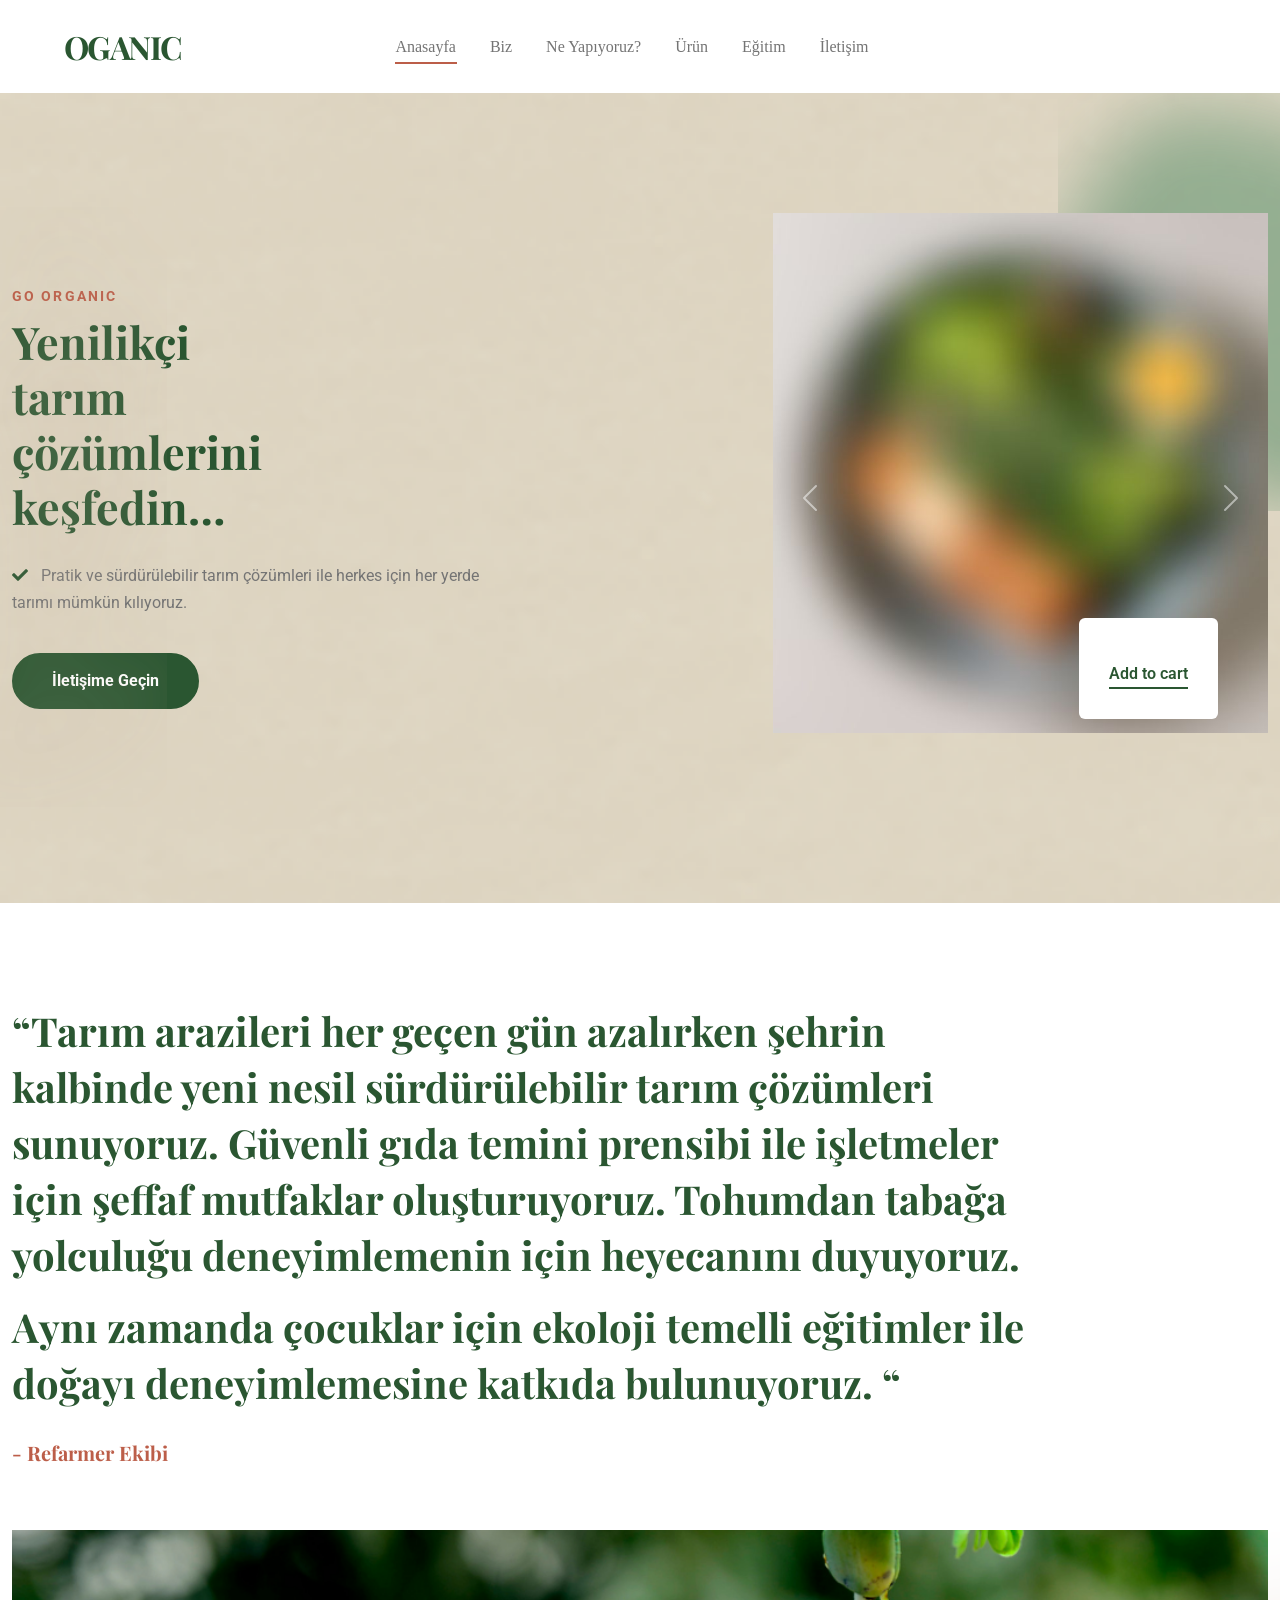
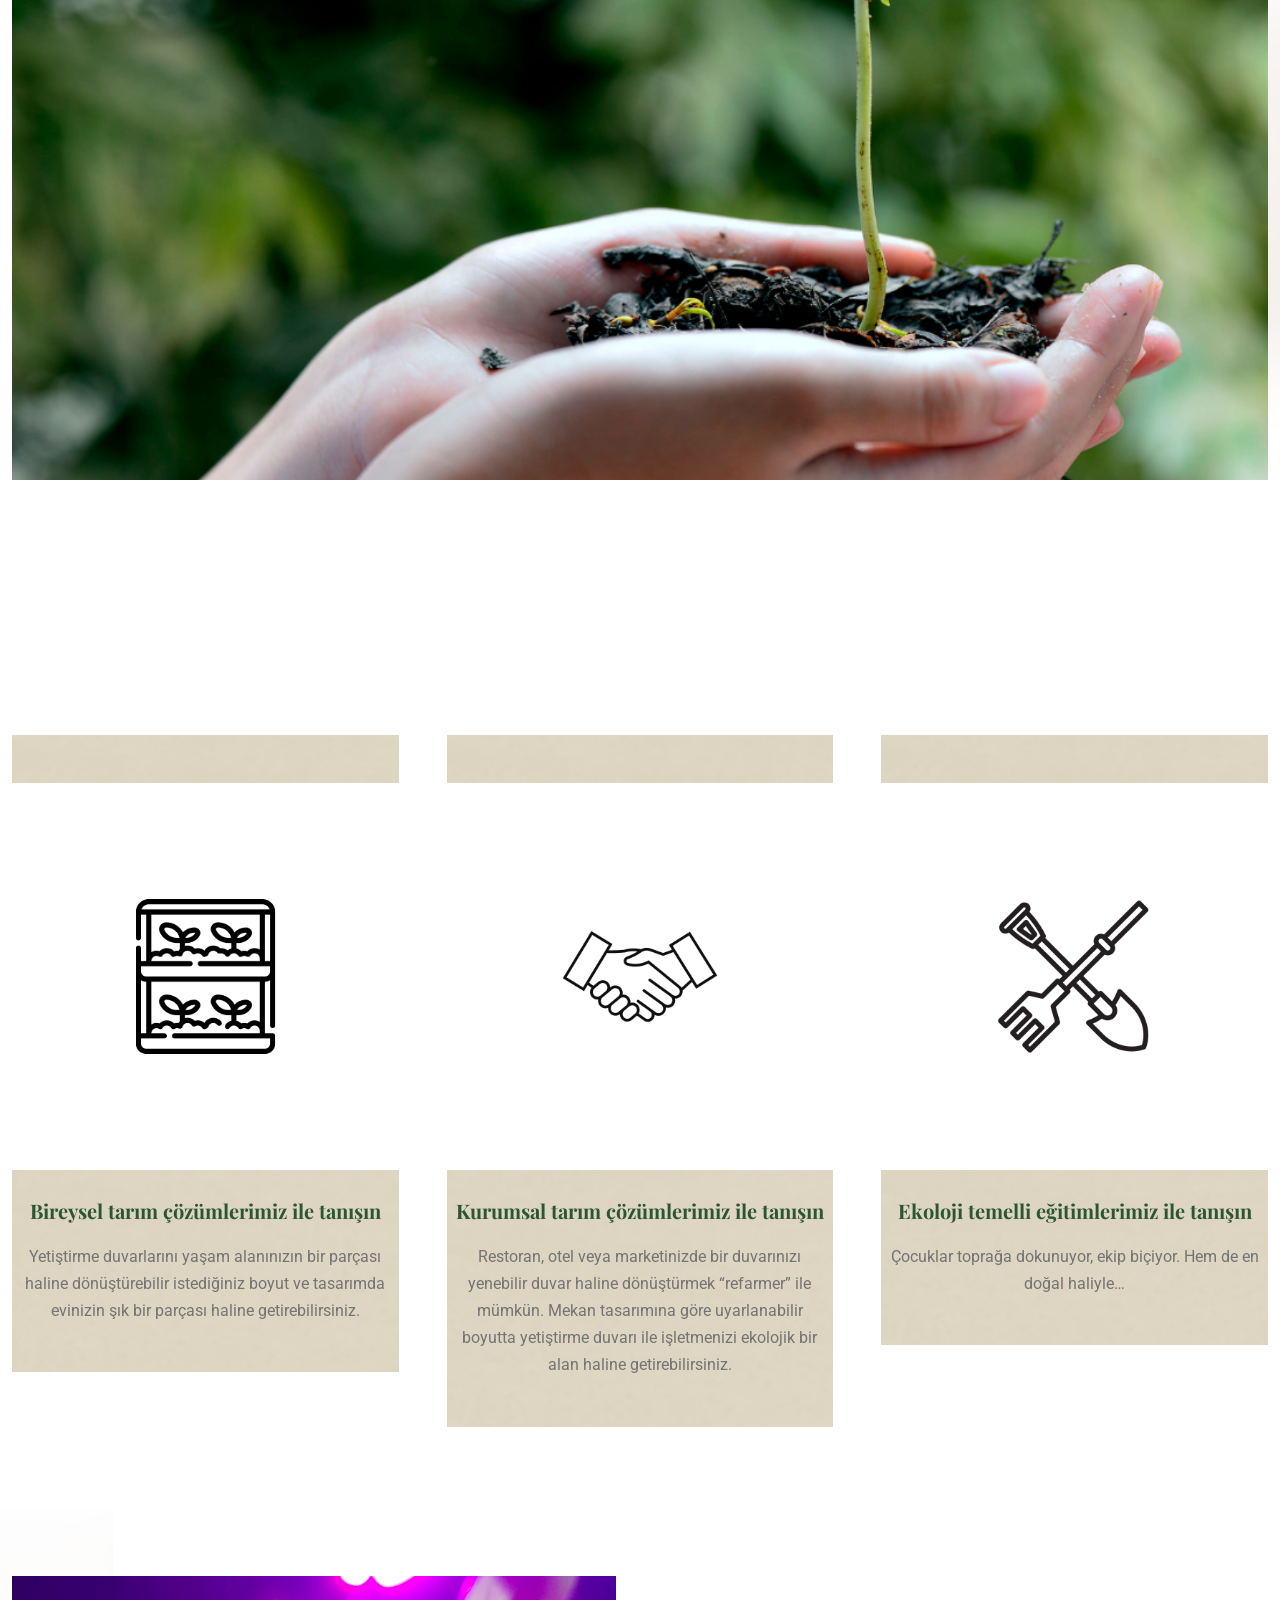
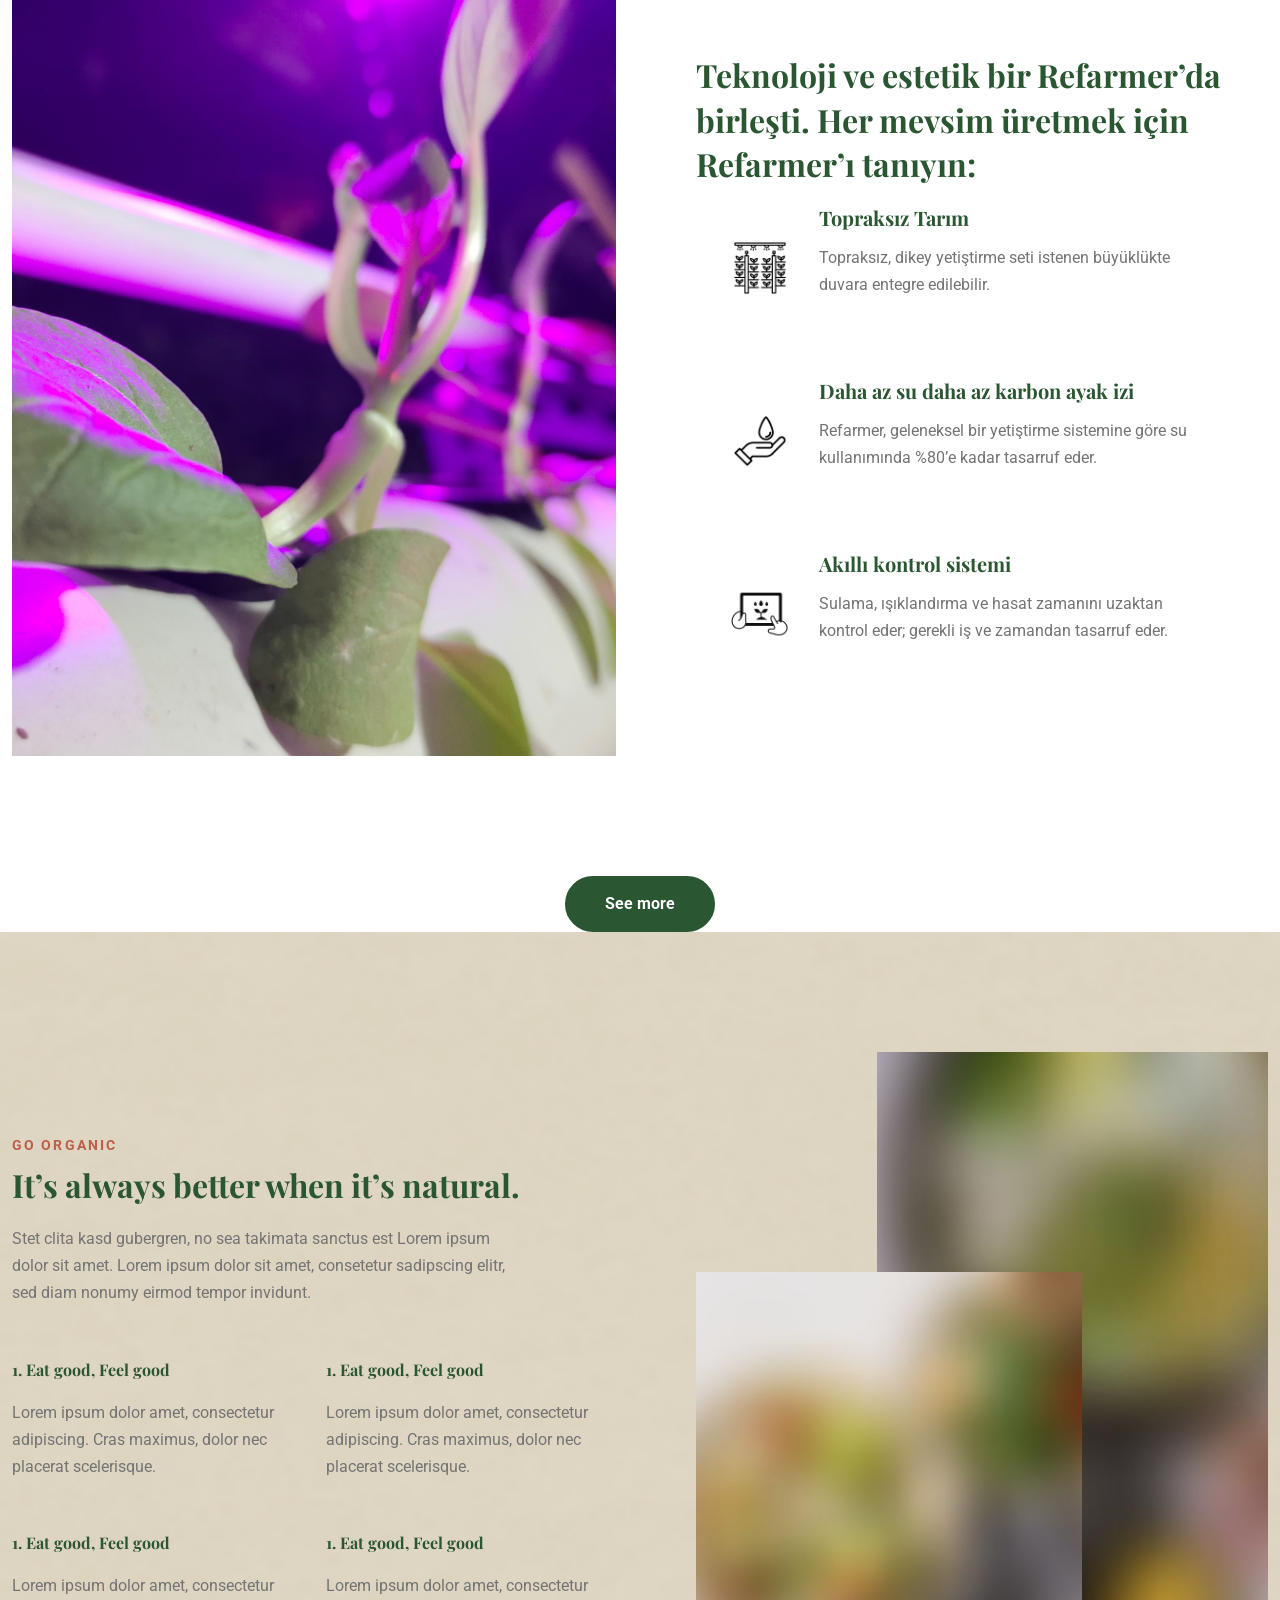
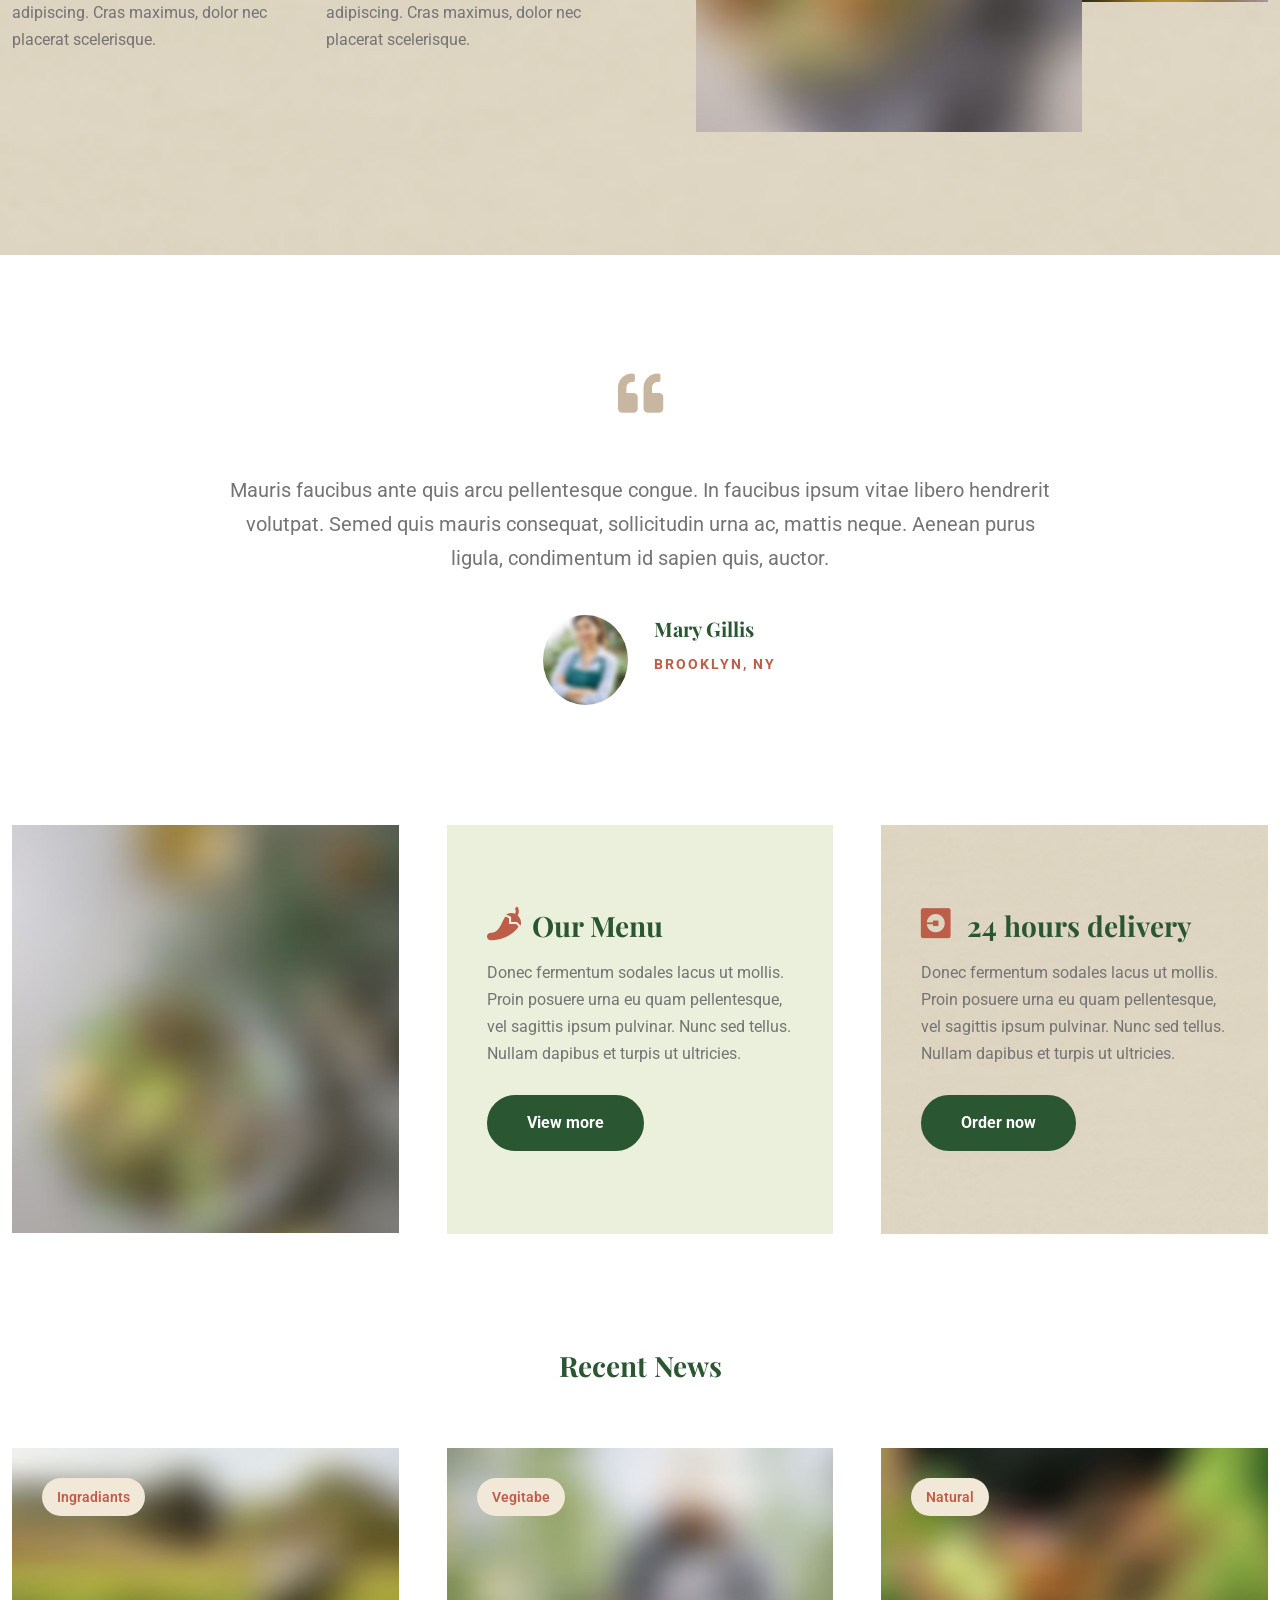
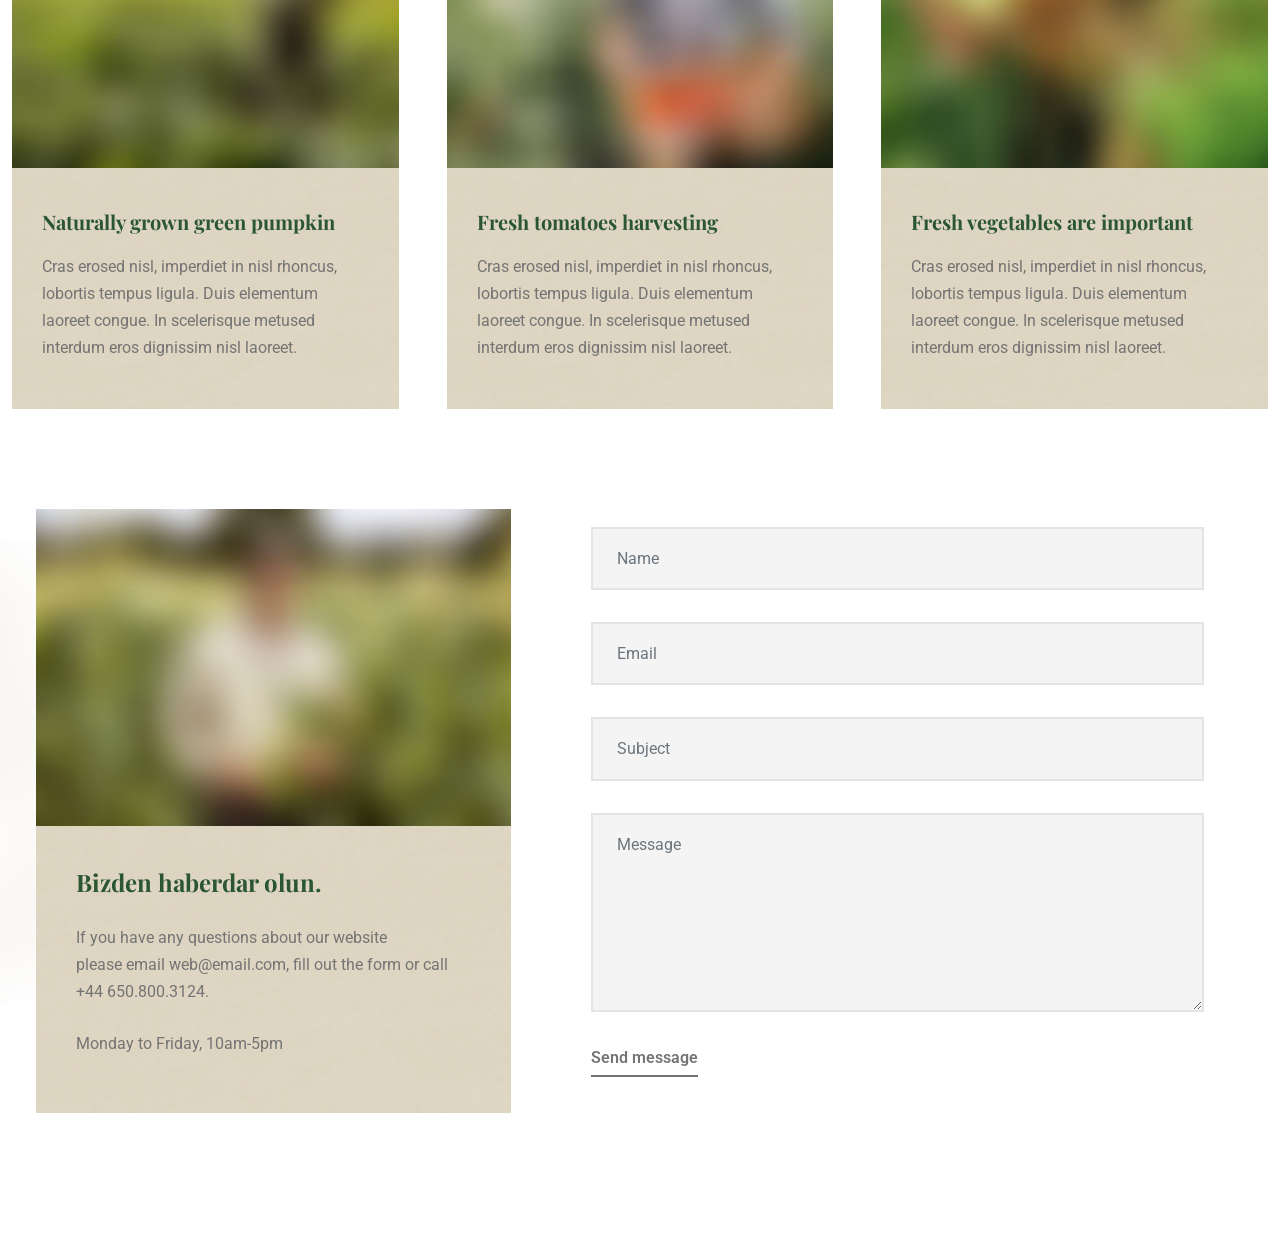
==== commit 757a05f1: "refarmer refarmer" ====
--- a/index.html
+++ b/index.html
@@ -24,10 +24,7 @@
   </head>
   <body>
     <!-- Navbar-->
-    <div class="bg-bay-leaf py-2">
-      <div class="continer"><a class="text-center" href="#">
-          <p class="font-size-14 text-white mb-0">Black Friday | Hundreds of brands, up to 50% off!<span> <i class="fas fa-long-arrow-alt-right"></i></span></p></a></div>
-    </div>
+    
     <div class="site-header">
       <nav class="navbar navbar-expand-lg navbar-light pe-lg-7 ps-lg-6 px-4">
         <div class="container-fluid px-0"><a class="navbar-brand text-center d-md-block d-lg-none" href="index.html"><svg xmlns="http://www.w3.org/2000/svg" width="119" height="43" viewBox="0 0 119 43">
@@ -40,28 +37,26 @@
 </svg></a></div>
             <div class="col-lg-8">
               <ul class="navbar-nav justify-content-lg-center">
-                <li class="nav-item ml-0"><a class="nav-link pl-0" href="index.html">Home</a></li>
-                <li class="nav-item dropdown"><a class="dropdown-toggle nav-link" href="#" data-bs-toggle="dropdown" aria-haspopup="true" aria-expanded="false">Pages</a>
-                  <div class="dropdown-menu"><a class="dropdown-item" href="page-about-us.html">About Us</a><a class="dropdown-item" href="page-services.html">Services</a><a class="dropdown-item" href="page-contact.html">Contact Us</a><a class="dropdown-item" href="page-partners.html">Partners</a><a class="dropdown-item" href="page-404.html">404</a><a class="dropdown-item" href="page-pricing-table.html">Pricing Table </a><a class="dropdown-item" href="page-faq.html">Faq's</a><a class="dropdown-item" href="page-team.html">Team</a><a class="dropdown-item" href="page-testimonials.html">Testimonials</a></div>
+                <li class="nav-item ml-0"><a class="nav-link pl-0" href="index.html">Anasayfa</a></li>
+                <li class="nav-item"><a class="nav-link" href="#Biz">Biz</a>
+                 
                 </li>
-                <li class="nav-item dropdown mega_menu_holder"><a class="nav-link dropdown-toggle" href="#" data-bs-toggle="dropdown">Portfolio</a>
-                  <div class="dropdown-menu"><a class="dropdown-item" href="page-portfolio.html">Portfolio</a><a class="dropdown-item" href="page-portfolio-three-col.html">Portfolio Three Col</a><a class="dropdown-item" href="single-project.html">Single Project</a></div>
+                <li class="nav-item "><a class="nav-link" href="#NeYapıyoruz">Ne Yapıyoruz?</a>
+                  
                 </li>
-                <li class="nav-item dropdown mega_menu_holder"><a class="nav-link dropdown-toggle" href="#" data-bs-toggle="dropdown">Blog</a>
-                  <div class="dropdown-menu"><a class="dropdown-item" href="blog.html">Blog</a><a class="dropdown-item" href="blog-single-post.html">Single Post</a><a class="dropdown-item" href="blog-right-sidebar.html">Right Sidebar</a><a class="dropdown-item" href="blog-left-sidebar.html">Left Sidebar</a><a class="dropdown-item" href="blog-three-col.html">Three Col</a><a class="dropdown-item" href="blog-two-col-right-sidebar.html">Two Col Right Sidebar</a><a class="dropdown-item" href="blog-two-col-left-sidebar.html">Two Col Left Sidebar</a><a class="dropdown-item" href="blog-card-right-sidebar.html">Card Right Sidebar</a><a class="dropdown-item" href="blog-card-left-sidebar.html">Card Left Sidebar</a><a class="dropdown-item" href="blog-card-three-col.html">Card Three Col</a><a class="dropdown-item" href="blog-card-two-col-right-sidebar.html">Card two Col Right Sidebar</a><a class="dropdown-item" href="blog-card-two-col-left-sidebar.html">Card two Col Left Sidebar</a><a class="dropdown-item" href="blog-single-post-gallery.html">Single Gallary Post </a><a class="dropdown-item" href="blog-single-post-video.html">Single Video Post</a><a class="dropdown-item" href="blog-single-post-audio.html">Single Audio Post</a></div>
+                <li class="nav-item "><a class="nav-link" href="#urun" >Ürün</a>
+              
                 </li>
-                <li class="nav-item dropdown mega_menu_holder"><a class="dropdown-toggle nav-link" href="#" data-bs-toggle="dropdown" aria-haspopup="true" aria-expanded="false">Shop</a>
-                  <div class="dropdown-menu"><a class="dropdown-item" href="shop.html">Shop</a><a class="dropdown-item" href="single-product.html">Single Product</a></div>
+                <li class="nav-item "><a class="nav-link" href="element-accordions.html"  >Eğitim</a>
+                  
                 </li>
-                <li class="nav-item"><a class="nav-link" href="element-accordions.html">Element</a></li>
+                <li class="nav-item"><a class="nav-link" href="#iletisim">İletişim</a></li>
               </ul>
             </div>
             <div class="col-lg-2 d-none d-lg-block">
               <ul class="list-unstyled nav-modules text-end">
                 <!-- Social nav-->
-                <li class="list-inline-item"><span class="i h6 fas fa-user-circle navbar-icon-size me-px-18" data-bs-toggle="modal" data-bs-target="#user-login"></span></li>
-                <li class="list-inline-item"><span class="i h6 fas fa-search navbar-icon-size me-px-18 openBtn" onclick="openSearch()"></span></li>
-                <li class="list-inline-item"><span class="i h6 fas fa-bars navbar-icon-size" data-bs-toggle="modal" data-bs-target="#checkout-modal"></span></li>
+                
               </ul>
             </div>
           </div>
@@ -84,10 +79,7 @@
                           <div class="position-absolute top-50 end-0">
                             <div class="me-px-50 mt-px-lg-145 mt-px-md-151">
                               <div class="bg-white mb-px-n-50 border-radius-home ps-px-30 pe-px-30 pt-px-28 pb-px-32">
-                                <h5>Grilled squids  </h5>
-                                <div class="pt-px-4">
-                                  <h6 class="price">$9.99</h6>
-                                </div>
+                                
                                 <div class="mt-px-14"><a class="h6 btn-link border-2 border-bottom shop-button-style" href="single-product.html">Add to cart</a></div>
                               </div>
                             </div>
@@ -95,7 +87,7 @@
                         </div>
                       </div>
                       <div class="carousel-item pb-px-lg-50">
-                        <div class="position-relative"><img class="d-block w-100 height-px-520 object-fit-cover w-100" src="assets/images/shop/s5.jpg" alt="slider two image">
+                        <div class="position-relative"><img class="d-block w-100 height-px-520 object-fit-cover w-100" src="assets/images/GÖRSEL1.png" alt="GÖRSEL1">
                           <div class="position-absolute top-50 end-0">
                             <div class="me-px-50 mt-px-lg-145 mt-px-md-151">
                               <div class="bg-white border-radius-home ps-px-30 pe-px-30 pt-px-28 pb-px-32">
@@ -110,7 +102,7 @@
                         </div>
                       </div>
                       <div class="carousel-item pb-px-lg-50">
-                        <div class="position-relative"><img class="d-block w-100 height-px-520 object-fit-cover w-100" src="assets/images/shop/s6.jpg" alt="slider three image">
+                        <div class="position-relative"><img class="d-block w-100 height-px-520 object-fit-cover w-100" src="assets/images/GÖRSEL2.png" alt="GÖRSEL2">
                           <div class="position-absolute top-50 end-0">
                             <div class="me-px-50 mt-px-lg-145 mt-px-md-151">
                               <div class="bg-white border-radius-home ps-px-30 pe-px-30 pt-px-28 pb-px-32">
@@ -132,178 +124,127 @@
               <div class="col-lg-7 my-auto pe-px-lg-150">
                 <div class="me-px-lg-100 me-px-md-60">
                   <h5 class="font-letter-space mb-px-8">Go Organic</h5>
-                  <h1 class="hero-font mb-px-28">It’s always better when it’s natural. Eat organic & be healthy</h1>
+                  <h1 class="hero-font mb-px-28">Yenilikçi <br> tarım <br> çözümlerini <br> keşfedin…</h1>
                   <ul class="list-unstyled">
-                    <li class="mb-px-12"><i class="fas fa-check text-parsley me-px-9"></i> Donec feugiat ipsum sed enim ullamcorper</li>
-                    <li class="mb-px-12"> <i class="fas fa-check text-parsley me-px-9"></i> Nullam fermentum vel odio ac congue</li>
-                    <li class="mb-px-12"><i class="fas fa-check text-parsley me-px-9"></i> Praesent tincidunt ante auctor tellus dictum</li>
-                    <li class="mb-px-37"><i class="fas fa-check text-parsley me-px-9"></i> Suspendisse posuere vel massa quis sodales</li>
-                  </ul><a class="btn btn-parsley" href="page-contact.html">Get started</a>
-                </div>
-              </div>
-            </div>
-          </div>
-        </div>
+                    
+                    <li class="mb-px-37"><i class="fas fa-check text-parsley me-px-9"></i> Pratik ve sürdürülebilir tarım çözümleri ile
+                      herkes için her yerde tarımı mümkün kılıyoruz.</li>
+                  </ul><a class="btn btn-parsley" href="page-contact.html">İletişime Geçin</a>
+                </div>
+              </div>
+            </div>
+          </div>
+        </div>
+                <!-- heading section-->
+                <div class="container mt-px-lg-100 mb-px-lg-55 mt-px-md-50 mb-px-md-50 mt-px-40 mb-px-40">
+                  <div class="row"> 
+                    <div class="col-lg-10">
+                      <h1 class="mb-px-28 tab-font"><div id="Biz"><p>“Tarım arazileri her geçen gün azalırken şehrin kalbinde yeni nesil sürdürülebilir tarım
+                        çözümleri sunuyoruz. Güvenli gıda temini prensibi ile işletmeler için şeffaf mutfaklar
+                        oluşturuyoruz. Tohumdan tabağa yolculuğu deneyimlemenin için heyecanını duyuyoruz.</p><p>
+                        Aynı zamanda çocuklar için ekoloji temelli eğitimler ile doğayı deneyimlemesine katkıda
+                        bulunuyoruz. “</p></div></h1>
+                      <h5 class="font-family-base text-flame-pea">- Refarmer Ekibi</h5>
+                    </div>
+                  </div>
+                </div>
+                <!-- full image-->
+                <div class="overflow-hidden">
+                  <div class="container mb-px-lg-120 mb-px-md-80 mb-px-60">
+                    <div class="row">
+                      <div class="col-lg-12">
+                        <div class="position-relative"><img class="height-px-550 w-100 object-fit-cover" src="assets/images/GÖRSEL3.png" alt="GÖRSEL3"><img class="z-index-flower d-lg-block d-none position-absolute top-px-n-lg-5 end-px-n-lg-23" src="assets/images/flowers/f18.png" alt="f18 flower image"></div>
+                      </div>
+                    </div>
+                  </div>
+                </div>
         <!-- logo section-->
-        <div class="container mt-px-lg-120 mb-px-lg-120 mt-px-md-80 mb-px-md-80 mt-px-60 mb-px-60">
-          <div class="row gx-lg-5">
-            <div class="col-lg-6 mb-lg-0 mb-px-30">
-              <div class="position-relative"><img class="z-index-3 height-px-780 w-100 object-fit-cover" src="assets/images/home/h1.jpg" alt="home-1-image"><img class="z-index-flower position-absolute top-px-9 start-0 translate-middle" src="assets/images/flowers/f13.png" alt="flower-13-image"></div>
-            </div>
-            <div class="col-lg-6 my-auto">
-              <div class="ms-px-lg-32">
-                <h5 class="font-letter-space mb-px-8">Go Organic</h5>
-                <h2 class="mb-px-17">It’s always better when it’s natural.</h2>
-                <div class="pe-px-lg-40 pb-px-36">
-                  <p>Lorem ipsum dolor sit amet, consectetur adipiscing elit. Cras maximus, dolor nec placerat scelerisque, urna libero lacinia nisi, vitae viverra augue turpis eget dui. Suspendisse pellentesque iaculis venenatis. </p>
-                </div>
-                <div class="pe-px-lg-60">
-                  <div class="row gx-lg-0 mb-px-md-45 mb-px-30">
-                    <div class="col-3"><img src="assets/images/logo4.png" alt="logo-4"></div>
-                    <div class="col-9">
-                      <div class="ms-px-n-5">
-                        <h5 class="mb-px-12">Eat clean and green</h5>
-                        <p>Lorem ipsum dolor sit amet, consectetur adipiscing elit. Cras maximus, dolor nec placerat scelerisque.</p>
-                      </div>
-                    </div>
-                  </div>
-                  <div class="row gx-lg-0 mb-px-md-45 mb-px-30">
-                    <div class="col-3"><img src="assets/images/logo5.png" alt="logo-4"></div>
-                    <div class="col-9">
-                      <div class="ms-px-n-5">
-                        <h5 class="mb-px-12">Grown by Nature</h5>
-                        <p>Lorem ipsum dolor sit amet, consectetur adipiscing elit. Cras maximus, dolor nec placerat scelerisque.</p>
-                      </div>
-                    </div>
-                  </div>
-                  <div class="row gx-lg-0">
-                    <div class="col-3"><img src="assets/images/logo6.png" alt="logo-4"></div>
-                    <div class="col-9">
-                      <div class="ms-px-n-5">
-                        <h5 class="mb-px-12">Eat good, Feel good</h5>
-                        <p class="mb-0">Lorem ipsum dolor sit amet, consectetur adipiscing elit. Cras maximus, dolor nec placerat scelerisque.</p>
-                      </div>
-                    </div>
-                  </div>
-                </div>
-              </div>
-            </div>
-          </div>
-        </div>
+       
         <!-- image merge section-->
-        <div class="bg-texture-image overflow-hidden pt-px-lg-120 pb-px-16 pt-px-md-80 pt-px-60">
-          <div class="container pb-px-lg-150 pb-px-md-60 pb-px-50">
-            <div class="row gx-lg-5">
-              <div class="col-lg-6">
-                <div class="position-relative">
-                  <div class="me-px-lg-151 me-px-md-150">
-                    <div class="pe-px-lg-30 pe-px-md-70"><img class="mb-md-0 mb-px-40 height-px-550 object-fit-cover w-100" src="assets/images/home/h2.jpg" alt="home image-2"><img class="d-md-block d-none position-absolute top-px-lg-5 start-px-n-lg-28 end-px-n-lg-0 top-px-n-md-15 end-px-n-md-10" src="assets/images/flowers/1.png" alt="one flower image"></div>
-                  </div>
-                  <div class="position-md-absolute top-px-lg-0 end-px-lg-0 top-px-md-15">
-                    <div class="ms-px-md-151 mt-px-lg-150 mt-px-md-120">
-                      <div class="ps-px-lg-85 pt-px-lg-70 ps-px-md-70"><img class="height-px-460 object-fit-cover w-100" src="assets/images/home/h3.jpg" alt="home image-3"></div>
-                    </div>
-                  </div>
-                </div>
-              </div>
-              <div class="col-lg-6 my-auto">
-                <div class="ms-px-lg-32 mt-px-lg-150 mt-px-md-150 mt-px-30"><i class="fas fa-quote-left text-grain-brown icon-left-quote mb-px-30"></i>
-                  <h2 class="fst-italic mb-px-30">There is an enormous amount of interest in raw and organic foods, but more recently it is superfoods. People want to know more about chia seeds, mocha, raw chocolate and cocoa, and what they can do for you.</h2>
-                  <h5 class="base-font-family text-flame-pea">- David Wolfe</h5>
-                </div>
-              </div>
-            </div>
-          </div>
-          <!--middle section-->
-          <div class="container pt-px-lg-80">
-            <div class="row gx-lg-5">
-              <div class="col-lg-6 order-lg-1">
-                <div class="position-relative"><img class="mb-lg-0 mb-px-30 z-index-2 height-px-456 object-fit-cover w-100" src="assets/images/home/h4.jpg" alt="home image-4"><img class="d-lg-block d-none z-index-3 position-absolute top-px-n-lg-16 end-px-n-lg-45" src="assets/images/flowers/f18.png" alt="f18 flower image"></div>
-              </div>
-              <div class="col-lg-6 my-auto">
-                <h5 class="font-letter-space mb-px-8">Go Organic</h5>
-                <h2 class="mb-px-17">It’s always better when it’s natural.</h2>
-                <div class="pe-px-lg-90 pb-px-6">
-                  <p>Stet clita kasd gubergren, no sea takimata sanctus est Lorem ipsum dolor sit amet. Lorem ipsum dolor sit amet, consetetur sadipscing elitr, sed diam nonumy eirmod tempor invidunt ut labore et dolore magna aliquyam erat, sed diam voluptua. At vero eos et accusam justo duo dolores et ea rebum.</p>
-                </div><a class="btn btn-parsley" href="page-about-us.html">Get started</a>
+        
+              <div class="container mt-px-lg-120 mt-px-md-80 mt-px-60 mb-px-lg-120 mb-px-md-80 mb-px-60">
+                <div class="row gx-lg-5 pt-px-lg-15 pb-px-lg-29">
+                  <div class="col-lg-4 mb-lg-0 mb-px-md-40 mb-px-30" id="NeYapıyoruz">
+                    <div class="text-center bg-texture-image py-md-5 py-4" ><img class="mb-px-27" src="assets/images/İKON1.png" alt="İKON1">
+                      <h5 class="mb-px-18">Bireysel tarım çözümlerimiz ile tanışın</h5>
+                      <div class="px-2">
+                        <p class="mb-0">Yetiştirme duvarlarını yaşam alanınızın bir parçası haline dönüştürebilir
+                          istediğiniz boyut ve tasarımda evinizin şık bir parçası haline getirebilirsiniz.</p>
+                      </div> 
+                    </div>
+                  </div>
+                  <div class="col-lg-4 mb-lg-0 mb-px-md-40 mb-px-30">             
+                    <div class="text-center bg-texture-image py-md-5 py-4"><img class="mb-px-27" src="assets/images/İKON2.png" alt="İKON2">
+                      <h5 class="mb-px-18">Kurumsal tarım çözümlerimiz ile tanışın</h5>
+                      <div class="px-2">
+                        <p class="mb-0">Restoran, otel veya marketinizde bir duvarınızı yenebilir duvar haline
+                          dönüştürmek “refarmer” ile mümkün. Mekan tasarımına göre uyarlanabilir boyutta
+                          yetiştirme duvarı ile işletmenizi ekolojik bir alan haline getirebilirsiniz.</p>
+                      </div>
+                    </div>
+                  </div>
+                  <div class="col-lg-4">
+                    <div class="text-center bg-texture-image py-md-5 py-4"><img class="mb-px-27" src="assets/images/İKON3.png" alt="İKON3">
+                      <h5 class="mb-px-18">Ekoloji temelli eğitimlerimiz ile tanışın</h5>
+                      <div class="px-2">
+                        <p class="mb-0">Çocuklar toprağa dokunuyor, ekip biçiyor. Hem de en doğal haliyle…</p>
+                      </div>
+                    </div>
+                  </div>
+                </div>
+              </div>
+                </div>
               </div>
             </div>
           </div>
           <!-- partners-->
-          <div class="container pt-px-lg-150 pb-px-lg-150 pt-px-md-80 pb-px-md-80 pt-px-60 pb-px-60">
-            <div class="row gx-lg-5 pt-px-lg-15 pb-px-lg-29">
-              <div class="col-lg-4 mb-lg-0 mb-px-md-40 mb-px-30">
-                <div class="text-center position-relative"><img class="mb-px-27 z-index-4" src="assets/images/logo7.png" alt="logo4">
-                  <h5 class="mb-px-18">Farm raised food</h5>
-                  <div class="px-2">
-                    <p class="mb-0">Pellentesque habitant tristique senectus et netus et malesuada ac turpis egestas. Suspendisse vel orci quis metus aliquam porta a eu dui. Integer tempor enim non nibh convallis maximus. </p>
-                  </div><img class="d-lg-block d-none position-absolute top-px-n-lg-10 start-px-n-lg-90" src="assets/images/flowers/f10.png" alt="f10 flower image">
-                </div>
-              </div>
-              <div class="col-lg-4 mb-lg-0 mb-px-md-40 mb-px-30">             
-                <div class="text-center"><img class="mb-px-27" src="assets/images/logo8.png" alt="logo4">
-                  <h5 class="mb-px-18">100% organic food</h5>
-                  <div class="px-2">
-                    <p class="mb-0">Pellentesque habitant tristique senectus et netus et malesuada ac turpis egestas. Suspendisse vel orci quis metus aliquam porta a eu dui. Integer tempor enim non nibh convallis maximus. </p>
-                  </div>
-                </div>
-              </div>
-              <div class="col-lg-4">
-                <div class="text-center"><img class="mb-px-27" src="assets/images/logo9.png" alt="logo4">
-                  <h5 class="mb-px-18">Grown naturally</h5>
-                  <div class="px-2">
-                    <p class="mb-0">Pellentesque habitant tristique senectus et netus et malesuada ac turpis egestas. Suspendisse vel orci quis metus aliquam porta a eu dui. Integer tempor enim non nibh convallis maximus. </p>
-                  </div>
-                </div>
-              </div>
-            </div>
-          </div>
-        </div>
-        <!-- shop-->
-        <div class="overflow-hidden">
-          <div class="container mt-px-lg-120 mb-px-lg-120 mt-px-md-80 mb-px-md-80 mt-px-60 mb-px-60">
-            <div class="position-relative"> 
-              <div class="text-center">
-                <h3 class="mb-px-md-52 mb-px-40">Organic Meals</h3>
-              </div>
-              <div class="row gx-lg-5 gy-lg-6 card-post-style">
-                <div class="col-lg-4 mb-lg-0 mb-px-md-50 mb-px-40">
-                  <article class="mb-lg-0 mb-px-md-40 mb-px-20"><a href="single-product.html"><img class="mb-px-18 height-px-456 w-100 object-fit-cover" src="assets/images/shop/s9.jpg" alt="s9 image"/></a>
-                    <h5 class="product-title"><a href="single-product.html">Taco with meat and vegetables</a></h5><span class="price"><span class="amount"><span class="currencySymbol">$15.99</span></span></span>
-                    <div class="mt-px-14"><a class="h6 btn-link border-2 border-bottom shop-button-style" href="single-product.html">Add to cart</a></div>
-                  </article>
-                </div>
-                <div class="col-lg-4 mb-lg-0 mb-px-md-50 mb-px-40">
-                  <article class="mb-lg-0 mb-px-md-40 mb-px-20"><a href="single-product.html"><img class="mb-px-18 height-px-456 w-100 object-fit-cover" src="assets/images/shop/s8.jpg" alt="s8 image"/></a>
-                    <h5 class="product-title"><a href="single-product.html">Sala dwith Grilled squids </a></h5><span class="price"><span class="amount"><span class="currencySymbol">$20.99</span></span></span>
-                    <div class="mt-px-14"><a class="h6 btn-link border-2 border-bottom shop-button-style" href="single-product.html">Add to cart</a></div>
-                  </article>
-                </div>
-                <div class="col-lg-4 mb-lg-0 mb-px-md-50 mb-px-40">
-                  <article class="mb-lg-0 mb-px-md-40 mb-px-20"><a href="single-product.html"><img class="mb-px-18 height-px-456 w-100 object-fit-cover" src="assets/images/shop/s7.jpg" alt="s7 image"/></a>
-                    <h5 class="product-title"><a href="single-product.html">Chicken burrito</a></h5><span class="price"><span class="amount"><span class="currencySymbol">$21.99</span></span></span>
-                    <div class="mt-px-14"><a class="h6 btn-link border-2 border-bottom shop-button-style" href="single-product.html">Add to cart</a></div>
-                  </article>
-                </div>
-                <div class="col-lg-4 mb-lg-0 mb-px-md-50 mb-px-40">
-                  <article class="mb-lg-0 mb-px-md-40 mb-px-20"><a href="single-product.html"><img class="mb-px-18 height-px-456 w-100 object-fit-cover" src="assets/images/shop/s6.jpg" alt="s6 image"/></a>
-                    <h5 class="product-title"><a href="single-product.html">Baked salmon fish</a></h5><span class="price"><span class="amount"><span class="currencySymbol">$15.99</span></span></span>
-                    <div class="mt-px-14"><a class="h6 btn-link border-2 border-bottom shop-button-style" href="single-product.html">Add to cart</a></div>
-                  </article>
-                </div>
-                <div class="col-lg-4 mb-lg-0 mb-px-md-50 mb-px-40">
-                  <article class="mb-lg-0 mb-px-md-40 mb-px-20"><a href="single-product.html"><img class="mb-px-18 height-px-456 w-100 object-fit-cover" src="assets/images/shop/s5.jpg" alt="s5 image"/></a>
-                    <h5 class="product-title"><a href="single-product.html">Organic Wrap</a></h5><span class="price"><span class="amount"><span class="currencySymbol">$60.99</span></span></span>
-                    <div class="mt-px-14"><a class="h6 btn-link border-2 border-bottom shop-button-style" href="single-product.html">Add to cart</a></div>
-                  </article>
-                </div>
-                <div class="col-lg-4 mb-lg-0 mb-px-md-50 mb-px-40">
-                  <article class="mb-lg-0 mb-px-md-40 mb-px-20"><a href="single-product.html"><img class="mb-px-18 height-px-456 w-100 object-fit-cover" src="assets/images/shop/s4.jpg" alt="s4 image"/></a>
-                    <h5 class="product-title"><a href="single-product.html">Mexican black bean corn</a></h5><span class="price"><span class="amount"><span class="currencySymbol">$10.99</span></span></span>
-                    <div class="mt-px-14"><a class="h6 btn-link border-2 border-bottom shop-button-style" href="single-product.html">Add to cart</a></div>
-                  </article>
-                </div>
-              </div>
+     
+ 
+<!-- logo section-->
+<div class="container mt-px-lg-120 mb-px-lg-120 mt-px-md-80 mb-px-md-80 mt-px-60 mb-px-60">
+  <div class="row gx-lg-5">
+    <div class="col-lg-6 mb-lg-0 mb-px-30">
+      <div class="position-relative"><img class="z-index-3 height-px-780 w-100 object-fit-cover" src="assets/images/GÖRSEL4.png" alt="GÖRSEL4"><img class="z-index-flower position-absolute top-px-9 start-0 translate-middle" src="assets/images/flowers/f13.png" alt="flower-13-image"></div>
+    </div>
+    <div class="col-lg-6 my-auto" id="urun">
+      <div class="ms-px-lg-32">
+        <h2 class="mb-px-17">Teknoloji ve estetik bir Refarmer’da birleşti. Her mevsim üretmek için Refarmer’ı
+          tanıyın:</h2>
+        <div class="pe-px-lg-60">
+          <div class="row gx-lg-0 mb-px-md-45 mb-px-30">
+            <div class="col-3"><img src="assets/images/İKON4.png" alt="İKON-4"></div>
+            <div class="col-9">
+              <div class="ms-px-n-5">
+                <h5 class="mb-px-12">Topraksız Tarım</h5>
+                <p>Topraksız, dikey yetiştirme seti istenen büyüklükte duvara entegre edilebilir.</p>
+              </div>
+            </div>
+          </div>
+          <div class="row gx-lg-0 mb-px-md-45 mb-px-30">
+            <div class="col-3"><img src="assets/images/İKON5.png" alt="İKON-5"></div>
+            <div class="col-9">
+              <div class="ms-px-n-5">
+                <h5 class="mb-px-12">Daha az su daha az karbon ayak izi</h5>
+                <p>Refarmer, geleneksel bir yetiştirme sistemine göre su kullanımında %80’e kadar
+                  tasarruf eder.</p>
+              </div>
+            </div>
+          </div>
+          <div class="row gx-lg-0">
+            <div class="col-3"><img src="assets/images/İKON6.png" alt="İKON-6"></div>
+            <div class="col-9">
+              <div class="ms-px-n-5">
+                <h5 class="mb-px-12">Akıllı kontrol sistemi</h5>
+                <p class="mb-0">Sulama, ışıklandırma ve hasat zamanını uzaktan kontrol eder; gerekli iş ve
+                  zamandan tasarruf eder.</p>
+              </div>
+            </div>
+          </div>
+        </div>
+      </div>
+    </div>
+  </div>
+</div>
               <!-- End Products-->
               <div class="text-center mt-px-lg-80"><a class="btn btn-parsley" href="shop.html">See more</a></div><img class="d-lg-block d-none position-absolute bottom-px-n-lg-8 start-px-n-lg-41" src="assets/images/flowers/f6.png" alt="f6 flower image"><img class="d-lg-block d-none position-absolute top-px-n-lg-0 end-px-n-lg-37" src="assets/images/flowers/f5.png" alt="f5 flower image">
             </div>
@@ -521,219 +462,47 @@
             </div>
           </div>
           <!-- End Blog-->
-          <div class="text-center mt-lg-5 mt-2"><a class="btn btn-parsley" href="blog.html">See more</a></div>
-        </div>
-        <div class="container mb-lg-8 mb-md-6 mb-6">
-          <div class="text-center mb-px-lg-41 mb-4">
-            <h3 class="mb-px-10">Follow us</h3>
-            <h5 class="font-letter-space">@oganic</h5>
-          </div>
-          <div class="row g-5" id="instafeed"></div>
-        </div>
-        <!-- last section Need a Expert-->
-        <div class="container mt-px-lg-120 mb-px-lg-120 mt-px-md-80 mb-px-md-80 mt-px-60 mb-px-60">
-          <div class="row gx-lg-5">
-            <div class="col-lg-5">
-              <div class="position-relative"><img class="height-px-408 object-fit-cover w-100" src="assets/images/home/h8.jpg" alt="image-h8"><img class="d-lg-block d-none position-absolute top-px-0 start-px-n-93" src="assets/images/flowers/f9.png" alt="hero flower image"></div>
-            </div>
-            <div class="col-lg-7">
-              <div class="bg-texture-image px-lg-7 pt-px-lg-80 pb-px-lg-81 px-md-5 pt-px-md-50 pb-px-md-51 px-4 pt-px-40 pb-px-41">
-                <h5 class="font-letter-space mb-px-8">Need a expert advice?</h5>
-                <h2 class="mb-px-17">Ask a Nutritionist Online</h2>
-                <div class="pe-px-lg-0 pb-px-6">
-                  <p>Donec euismod posuere rhoncus. Donec vestibulum venenatis nunc, quis mollis lectus fermentum vel. Curabitur mollis dolor sapien, ut varius arcu ullamcorper vitae rci varius natoque penatibus magnis.</p>
-                </div><a class="btn btn-parsley" href="page-about-us.html">Contact us</a>
-              </div>
-            </div>
-          </div>
-        </div>
-        <!-- popup form-->
-        <div class="overlay" id="myOverlay"><span class="closebtn" onclick="closeSearch()" title="Close Overlay">&times;</span>
-          <div class="overlay-content">
-            <form action="#">
-              <input type="text" placeholder="Search.." name="search">
-              <button type="submit"><i class="fa fa-search"></i></button>
-            </form>
-          </div>
-        </div>
-        <!--check out cart-->
-        <div class="modal fade" id="checkout-modal" tabindex="-1" aria-hidden="true">
-          <div class="container-fluid mt-8">
-            <div class="row">
-              <div class="col-lg-6 offset-6">
-                <div class="modal-dialog modal-xl">
-                  <div class="modal-content">
-                    <div class="modal-body"> 
-                      <h3 class="text-center mb-4 mt-3">Check Out Item</h3>
-                      <table class="table mb-2 table-bordered bg-white-smoke">
-                        <thead>
-                          <tr class="text-black text-center align-middle">
-                            <th scope="col">Product</th>
-                            <th scope="col">Price</th>
-                            <th scope="col">Quantity</th>
-                            <th scope="col">Discount</th>
-                            <th scope="col">Total</th>
-                          </tr>
-                        </thead>
-                        <tbody>
-                          <tr class="text-black text-center align-middle">
-                            <td> <img class="height-px-50 object-fit-cover" src="assets/images/shop/s3.jpg" alt="Shop3"></td>
-                            <td>350$</td>
-                            <td>2</td>
-                            <td>20$</td>
-                            <td>330$</td>
-                          </tr>
-                          <tr class="text-black text-center align-middle">
-                            <td> <img class="height-px-50 object-fit-cover" src="assets/images/shop/s4.jpg" alt="Shop3"></td>
-                            <td>250$</td>
-                            <td>3</td>
-                            <td>15$</td>
-                            <td>235$</td>
-                          </tr>
-                          <tr class="text-black text-center align-middle">
-                            <td> <img class="height-px-50 object-fit-cover" src="assets/images/shop/s5.jpg" alt="Shop3"></td>
-                            <td>150$</td>
-                            <td>4</td>
-                            <td>10$</td>
-                            <td>140$  </td>
-                          </tr>
-                          <tr class="text-black text-center align-middle text-center">
-                            <td class="font-weight-bold">Grand Total</td>
-                            <td class="text-end font-weight-bold" colspan="4">705$ </td>
-                          </tr>
-                        </tbody>
-                      </table>
-                    </div>
-                    <div class="modal-footer border-0">
-                      <button class="btn btn-secondary" type="button" data-bs-dismiss="modal">Add items</button>
-                      <button class="btn btn-primary" type="button" data-bs-dismiss="modal">Check Out</button>
-                    </div>
-                  </div>
-                </div>
-              </div>
-            </div>
-          </div>
-        </div>
-        <!-- Subscription Form-->
-        <div class="modal fade" id="user-login" tabindex="-1" aria-hidden="true">
-          <div class="container-fluid mt-8">
-            <div class="row">
-              <div class="col-lg-4 offset-8">
-                <div class="modal-dialog">
-                  <div class="modal-content">
-                    <div class="modal-body">
-                      <div class="row">
-                        <div class="col-lg-11">
-                          <h3 class="mb-4 mt-1">Subscription account For Hanan</h3>
-                        </div>
-                        <div class="col-lg-1 my-auto">
-                          <div class="ms-n1">
-                            <button class="btn btn-black close rounded-0 px-2 py-2" type="button" data-bs-dismiss="modal" aria-label="Close"><span aria-hidden="true">&times;</span></button>
-                          </div>
-                        </div>
-                      </div>
-                      <form>
-                        <div class="form-group">
-                          <input class="form-control input-border" id="user-name" type="text" placeholder="User name">
-                        </div>
-                        <div class="form-group mt-4">
-                          <input class="form-control input-border" id="Pasword-name" type="password" placeholder="********">
-                        </div>
+          <div class="container my-lg-8 my-md-7 my-5">
+            <div class="container">
+              <div class="row gx-lg-5">
+                <div class="col-lg-5">
+                  <div class="position-relative" id="iletisim"><img class="mb-lg-0 mb-5 height-px-383 w-100 object-fit-cover" src="assets/images/contact-us/c5.jpg" alt="contact-us-5"><img class="z-index-flower d-lg-block d-none position-absolute top-px-lg-10 start-px-n-lg-36" src="assets/images/flowers/1.png" alt="1 flower image"></div>
+                  <div class="bg-texture-image py-4 px-4">
+                    <div class="py-3 px-3">
+                      <h4 class="mb-4">Bizden haberdar olun.</h4>
+                      <p class="mb-0">If you have any questions about our website </p>please email web@email.com, fill out the form 
+                      or call +44 650.800.3124.
+                      <p class="mt-4">Monday to Friday, 10am-5pm</p>
+                    </div>
+                  </div>
+                </div>
+                <div class="col-lg-7 my-auto">
+                  <div class="ms-px-lg-32 me-px-lg-40">
+                    <!-- form-->
+                    <div class="pr-lg-5 pb-md-0">
+                      <form id="contact-form" method="post" action="assets/php/contact.php">
+                        <div class="mb-4 pb-2">
+                          <input class="form-control" id="form_name" type="text" name="fname" placeholder="Name" required>
+                        </div>
+                        <div class="mb-4 pb-2">
+                          <input class="form-control" id="form_email" type="text" name="lname" placeholder="Email" required>
+                        </div>
+                        <div class="mb-4 pb-2">
+                          <input class="form-control" id="subject" type="text" name="subject" placeholder="Subject">
+                        </div>
+                        <div class="mb-4 pb-2">
+                          <textarea class="form-control" id="form_message" name="message" placeholder="Message" rows="6" required></textarea>
+                        </div>
+                        <div class="mb-4"> <a class="btn-link pb-2 btn-contact-link" href="#">Send message </a></div>
                       </form>
                     </div>
-                    <div class="modal-footer border-0">
-                      <button class="btn btn-secondary" type="button" data-bs-dismiss="modal">Register</button>
-                      <button class="btn btn-black" type="button" data-bs-dismiss="modal">Login</button>
-                    </div>
-                  </div>
-                </div>
-              </div>
-            </div>
-          </div>
-        </div>
-      </div>
-    </article>
-    <!-- Footer-->
-    <footer class="site-footer bg-texture-image overflow-hidden">
-      <div class="footer-widgets">
-        <div class="container">
-          <div class="row gx-lg-40">
-            <div class="col-lg-4">
-              <div class="position-relative">
-                <div class="footer-widget footer-widget-1">
-                  <h2 class="mb-px-36">Eat nutritious food because it makes your health so good.</h2>
-                  <h4 class="text-flame-pea base-font-family text-uppercase">Oganic</h4><img class="ms-px-n-45 d-lg-block d-none position-absolute top-px-5 start-px-n-115" src="assets/images/flowers/f4.png" alt="hero flower image">
-                </div>
-              </div>
-            </div>
-            <div class="col-lg-2 col-md-6 col-12 mt-lg-0 mt-md-5 mt-4">
-              <div class="ms-px-lg-9">
-                <h5 class="mb-px-16">Get in touch</h5>
-                <p class="footer-text-size mb-5">info@address.com</p>
-                <div class="pt-1">
-                  <h5 class="mb-px-28">Headquarters</h5>
-                </div>
-                <div class="pe-px-lg-0 pe-px-md-60 pe-px-40">
-                  <p class="footer-text-size mb-4">9235 Bayberry Drive Hendersonville, NC 28792</p>
-                </div>
-              </div>
-            </div>
-            <div class="col-lg-2 col-md-6 col-12 mt-lg-0 mt-md-5 mt-4">
-              <div class="ms-px-lg-14">
-                <h5>Useful</h5>
-                <div class="footer-widget footer-widget-2">
-                  <ul class="pt-px-17"> 
-                    <li><a href="page-partners.html">Certificates</a></li>
-                    <li><a href="page-abuot-us.html">Platform</a></li>
-                    <li><a href="page-faq.html">FAQ </a></li>
-                    <li><a href="page-contact.html">Legal & Privacy</a></li>
-                    <li><a href="blog.html">Blog</a></li>
-                  </ul>
-                </div>
-              </div>
-            </div>
-            <div class="col-lg-4 col-md-6 col-12">
-              <div class="position-relative">
-                <div class="ms-px-lg-13">
-                  <h5 class="mb-px-16">Newsletter</h5>
-                  <p class="footer-text-size mb-4">Sign up here to get the latest news, updates and special offers delivered to your inbox.</p>
-                  <form id="contact-form" method="post" action="assets/php/contact.php">
-                    <div class="mb-px-20 pb-2">
-                      <input class="footer-input form-control input-border text-md-start text-center" id="form_email" type="text" name="lname" placeholder="mail@address.com" required>
-                    </div>
-                    <div class="row">
-                      <div class="col-lg-3 col-md-4 text-md-start text-center"><a class="footer-form h6 btn-link pb-px-12 d-block" href="#">Submit<i class="fas fa-long-arrow-alt-right ms-px-14"></i></a></div>
-                    </div>
-                  </form>
-                </div><img class="position-absolute top-px-n-lg-10 end-px-n-lg-100 top-px-n-md-70 end-px-n-md-150" src="assets/images/flowers/f17.png" alt="hero flower image">
-              </div>
-            </div>
-          </div>
-        </div>
-      </div>
-      <div class="footer-bottom-area">
-        <div class="container">
-          <div class="row gx-5">
-            <div class="col-lg-6 col-md-6">
-              <div class="footer-widget text-md-start text-center">
-                <p class="m-md-0">© 2021 Energetic Themes • All Rights Reserved</p>
-              </div>
-            </div>
-            <div class="col-lg-6 col-md-6">
-              <div class="text-md-end text-center">
-                <ul class="list-unstyled list-inlinetrue">
-                  <li class="list-inline-item me-px-21"><a href="#"><i class="fab fa-facebook-square icon"></i></a></li>
-                  <li class="list-inline-item me-px-21"><a href="#"><i class="fab fa-instagram icon"></i></a></li>
-                  <li class="list-inline-item me-px-21"><a href="#"><i class="fab fa-twitter icon"></i></a></li>
-                  <li class="list-inline-item"><a href="#"><i class="fab fa-linkedin-in icon"></i></a></li>
-                </ul>
-              </div>
-            </div>
-          </div>
-        </div>
-      </div>
-    </footer>
-    <!-- End Footer-->
+                  </div>
+                </div>
+              </div>
+            </div>
+          </div>
+
+
     <!-- javascript files-->
     <!-- jquery-->
     <script src="assets/js/jquery.min.js"></script>
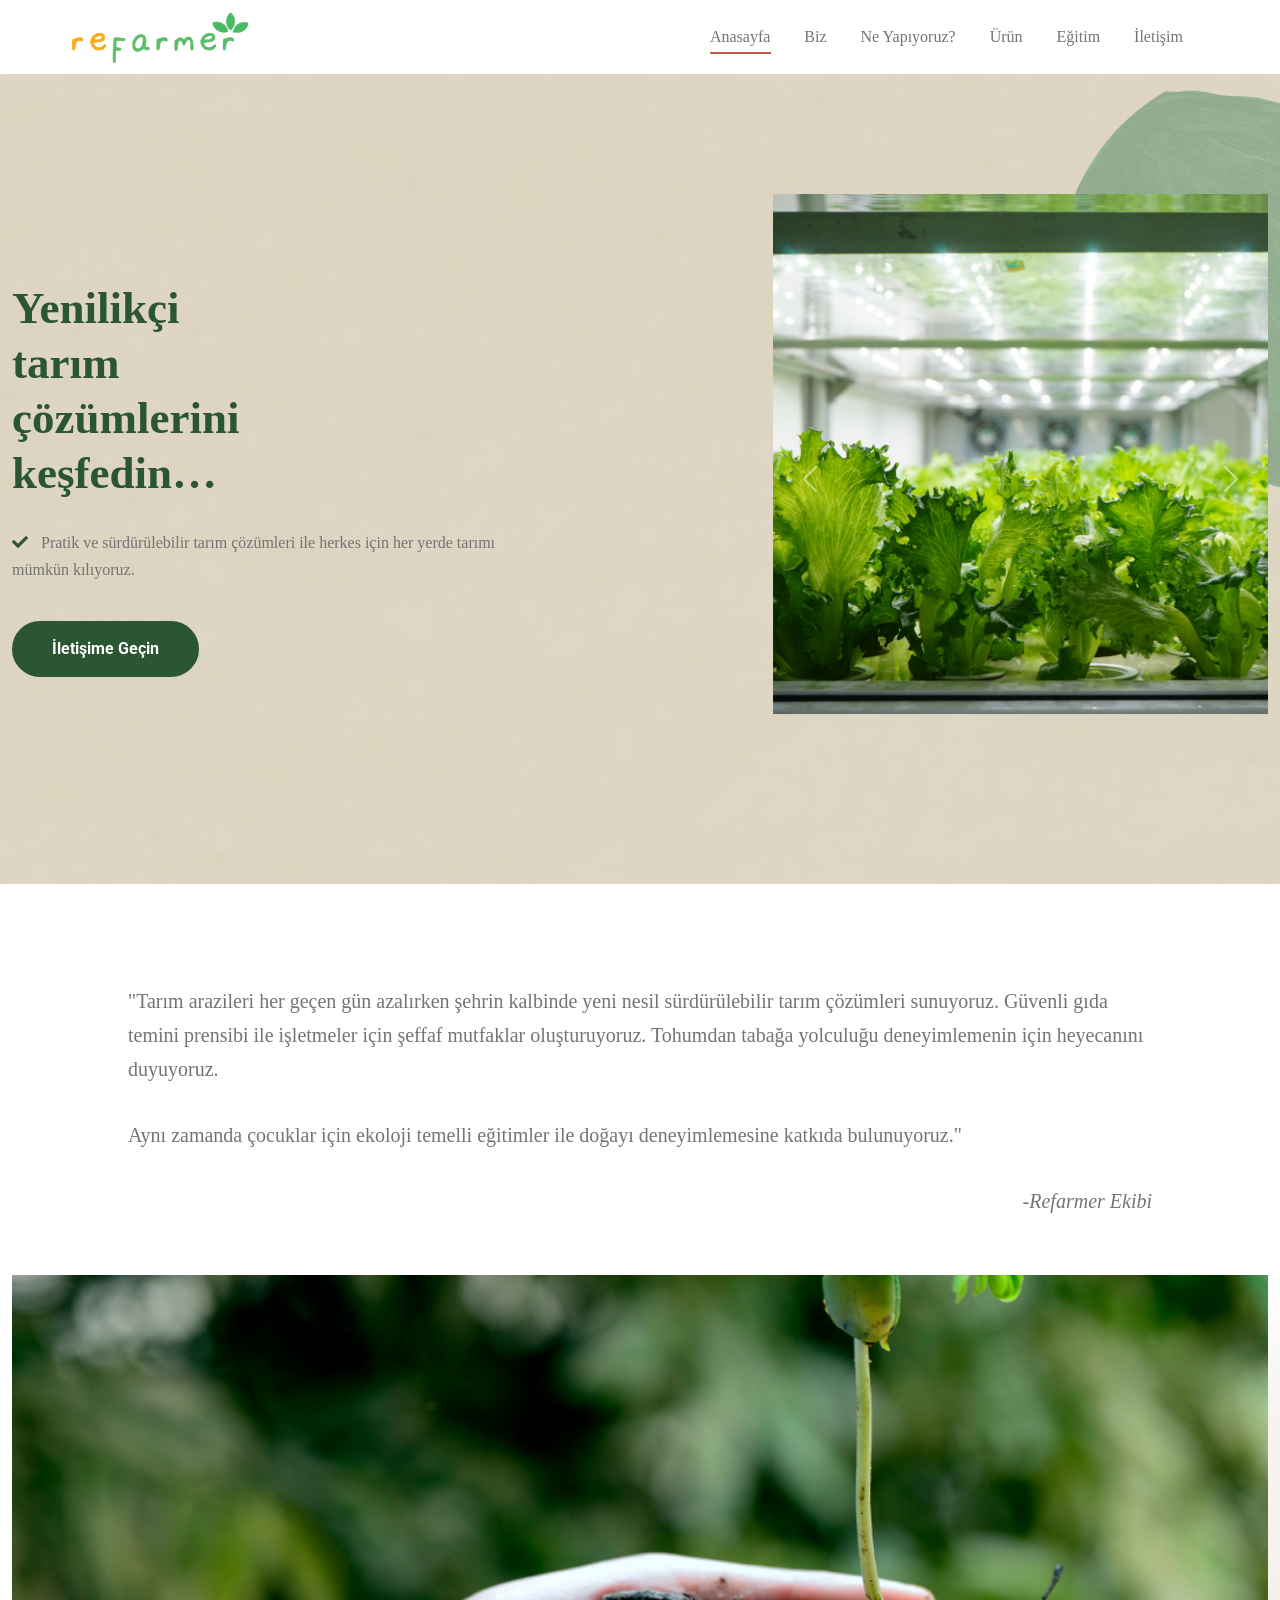
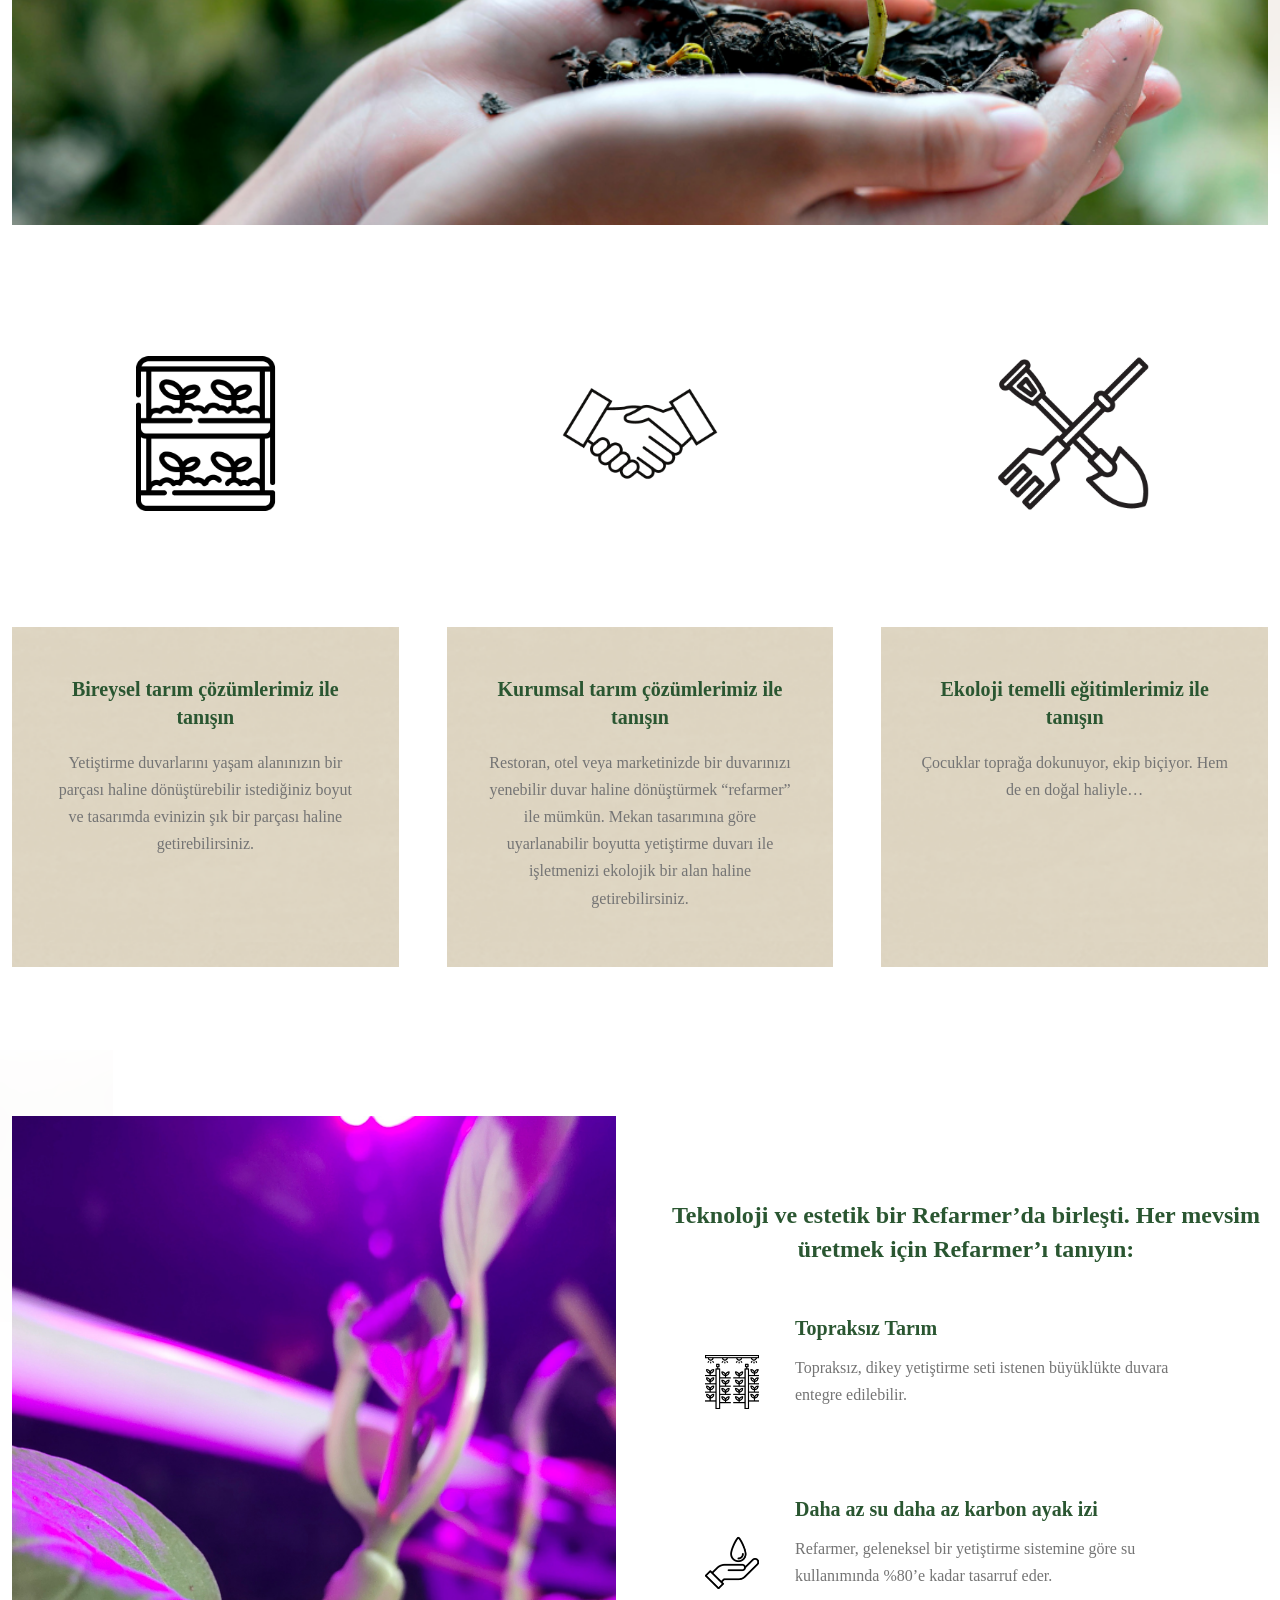
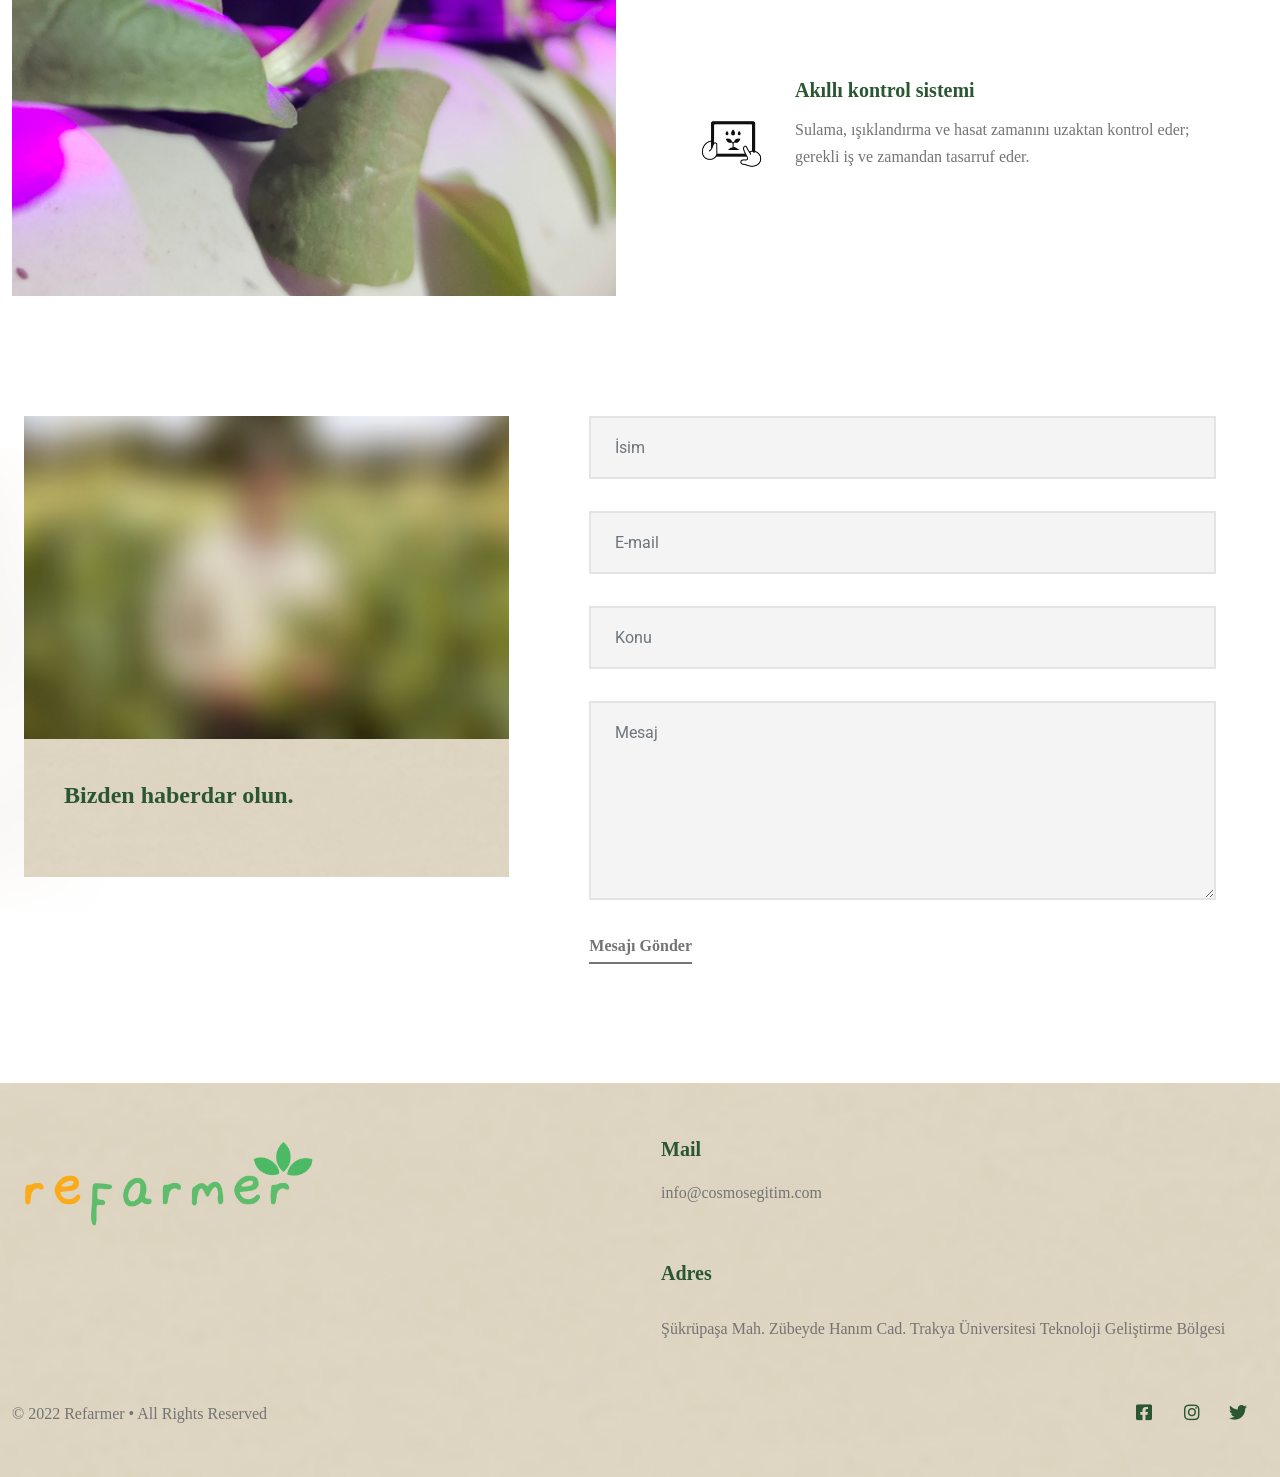
==== commit 89fd31c9: "refarmer refarmer" ====
--- a/index.html
+++ b/index.html
@@ -1,507 +1,354 @@
 <!DOCTYPE html>
 <html lang="en">
-  <head>
-    <meta charset="utf-8">
-    <meta http-equiv="X-UA-Compatible" content="IE=edge">
-    <meta name="viewport" content="width=device-width, initial-scale=1, shrink-to-fit=no">
-    <!-- favicon-->
-    <link rel="shortcut icon" href="assets/images/favicon.ico">
-    <!-- Site Title-->
-    <title>oganic - Natural Ingradiant Seeds Design HTML Template</title>
-    <meta name="description" content="A Template for Natural Ingradiant Design company website.">
-    <!-- Bootstrap CSS file-->
-    <link href="assets/css/bootstrap.min.css" rel="stylesheet">
-    <!-- Flickity CSS file-->
-    <link href="assets/css/flickity.min.css" rel="stylesheet">
-    <!-- Main CSS file-->
-    <link href="assets/css/style.css" rel="stylesheet">
-    <!-- Fontawesome 5 CSS file-->
-    <link href="assets/css/fontawesome-all.min.css" rel="stylesheet">
-    <!-- Magnific Popup CSS-->
-    <link href="assets/css/magnific-popup.css" rel="stylesheet">
-    <!-- Google Fonts-->
-    <link rel="stylesheet" href="https://fonts.googleapis.com/css2?family=Playfair+Display:wght@400;700&amp;family=Roboto:wght@400;700&amp;DM+Sans:wght@700&amp;display=swap">
-  </head>
-  <body>
-    <!-- Navbar-->
-    
-    <div class="site-header">
-      <nav class="navbar navbar-expand-lg navbar-light pe-lg-7 ps-lg-6 px-4">
-        <div class="container-fluid px-0"><a class="navbar-brand text-center d-md-block d-lg-none" href="index.html"><svg xmlns="http://www.w3.org/2000/svg" width="119" height="43" viewBox="0 0 119 43">
-<text id="Oganic1" transform="translate(0 35)" fill="#2a5631" font-size="32" font-family="PlayfairDisplay-Bold, Playfair Display" font-weight="700" letter-spacing="-0.05em"><tspan x="0" y="0">OGANIC</tspan></text>
-</svg></a>
-          <button class="navbar-toggler" type="button" data-bs-toggle="collapse" data-bs-target="#navbarNavDropdown" aria-controls="navbarNavDropdown" aria-expanded="false" aria-label="Toggle navigation"><span class="navbar-toggler-icon"></span></button>
-          <div class="collapse navbar-collapse" id="navbarNavDropdown">
-            <div class="col-lg-2"><a class="navbar-brand mx-auto d-none d-lg-block" href="index.html"><svg xmlns="http://www.w3.org/2000/svg" width="119" height="43" viewBox="0 0 119 43">
-<text id="Oganic" transform="translate(0 35)" fill="#2a5631" font-size="32" font-family="PlayfairDisplay-Bold, Playfair Display" font-weight="700" letter-spacing="-0.05em"><tspan x="0" y="0">OGANIC</tspan></text>
-</svg></a></div>
-            <div class="col-lg-8">
-              <ul class="navbar-nav justify-content-lg-center">
-                <li class="nav-item ml-0"><a class="nav-link pl-0" href="index.html">Anasayfa</a></li>
-                <li class="nav-item"><a class="nav-link" href="#Biz">Biz</a>
-                 
-                </li>
-                <li class="nav-item "><a class="nav-link" href="#NeYapıyoruz">Ne Yapıyoruz?</a>
-                  
-                </li>
-                <li class="nav-item "><a class="nav-link" href="#urun" >Ürün</a>
-              
-                </li>
-                <li class="nav-item "><a class="nav-link" href="element-accordions.html"  >Eğitim</a>
-                  
-                </li>
-                <li class="nav-item"><a class="nav-link" href="#iletisim">İletişim</a></li>
-              </ul>
-            </div>
-            <div class="col-lg-2 d-none d-lg-block">
-              <ul class="list-unstyled nav-modules text-end">
-                <!-- Social nav-->
-                
-              </ul>
-            </div>
-          </div>
-        </div>
-      </nav>
-    </div>
-    <!-- End Navbar -->
-    <article class="entry">
-      <div class="entry-content">
-        <!-- head title-->
-        <div class="bg-texture-image pt-px-lg-120 pb-px-lg-120 pt-px-md-80 pb-px-md-70 pt-px-30 pb-px-60 overflow-hidden"><img class="ms-px-n-lg-45 d-lg-block d-none position-absolute top-px-lg-23 start-px-lg-0" src="assets/images/flowers/f100.png" alt="hero flower image">
-          <div class="container">
-            <div class="row gx-lg-5">
-              <div class="col-lg-5 order-lg-1 mb-lg-0 mb-px-md-40 mb-px-30">
-                <div class="position-relative">
-                  <div class="carousel slide z-index-back me-px-lg-0 me-px-md-60" id="carouselExampleControls" data-bs-ride="carousel">
-                    <div class="carousel-inner">
-                      <div class="carousel-item pb-px-lg-50 active">
-                        <div class="position-relative"><img class="d-block w-100 height-px-520 object-fit-cover w-100" src="assets/images/shop/s3.jpg" alt="slider one image">
-                          <div class="position-absolute top-50 end-0">
-                            <div class="me-px-50 mt-px-lg-145 mt-px-md-151">
-                              <div class="bg-white mb-px-n-50 border-radius-home ps-px-30 pe-px-30 pt-px-28 pb-px-32">
-                                
-                                <div class="mt-px-14"><a class="h6 btn-link border-2 border-bottom shop-button-style" href="single-product.html">Add to cart</a></div>
-                              </div>
-                            </div>
+
+<head>
+  <meta charset="utf-8">
+  <meta http-equiv="X-UA-Compatible" content="IE=edge">
+  <meta name="viewport" content="width=device-width, initial-scale=1, shrink-to-fit=no">
+  <!-- favicon-->
+  <link rel="shortcut icon" href="images/favicon.ico">
+  <!-- Site Title-->
+  <title>Refarmer-Yeni Nesil Tarım</title>
+  <meta name="description" content="A Template for Natural Ingradiant Design company website.">
+  <!-- Bootstrap CSS file-->
+  <link href="css/bootstrap.min.css" rel="stylesheet">
+  <!-- Flickity CSS file-->
+  <link href="css/flickity.min.css" rel="stylesheet">
+  <!-- Fontawesome 5 CSS file-->
+  <link href="css/fontawesome-all.min.css" rel="stylesheet">
+  <!-- Magnific Popup CSS-->
+  <link href="css/magnific-popup.css" rel="stylesheet">
+  <!-- Google Fonts-->
+  <link rel="stylesheet"
+    href="https://fonts.googleapis.com/css2?family=Playfair+Display:wght@400;700&amp;family=Roboto:wght@400;700&amp;DM+Sans:wght@700&amp;display=swap">
+  <!-- Main CSS file-->
+  <link href="css/style.css" rel="stylesheet">
+</head>
+
+<body>
+  <!-- Navbar-->
+  <div class="site-header">
+    <nav class="navbar navbar-expand-lg navbar-light pe-lg-7 ps-lg-6 px-4">
+      <div class="container-fluid px-0"><a class="navbar-brand text-center d-md-block d-lg-none" href="index.html">
+          <text id="Oganic1" transform="translate(0 35)" fill="#2a5631" font-size="32"
+            font-family="PlayfairDisplay-Bold, Playfair Display" font-weight="700" letter-spacing="-0.05em">
+            <tspan x="0" y="0"><img style="width: 6em" src="assets/images/Refarmer_Logo.png" /></tspan>
+          </text>
+          </svg></a>
+        <button class="navbar-toggler" type="button" data-bs-toggle="collapse" data-bs-target="#navbarNavDropdown"
+          aria-controls="navbarNavDropdown" aria-expanded="false" aria-label="Toggle navigation"><span
+            class="navbar-toggler-icon"></span></button>
+        <div class="collapse navbar-collapse" id="navbarNavDropdown">
+          <div class="col-lg-2"><a class="navbar-brand mx-auto d-none d-lg-block" href="index.html">
+              <text id="Oganic" transform="translate(0 35)" fill="#2a5631" font-size="32"
+                font-family="PlayfairDisplay-Bold, Playfair Display" font-weight="700" letter-spacing="-0.05em">
+                <tspan x="0" y="0"><img src="assets/images/Refarmer_Logo.png" /></tspan>
+              </text>
+              </svg></a></div>
+          <div class="col-lg-10">
+            <ul class="navbar-nav justify-content-lg-end">
+              <li class="nav-item ml-0"><a class="nav-link pl-0" href="index.html">Anasayfa</a></li>
+              <li class="nav-item"><a class="nav-link" href="#Biz">Biz</a></li>
+              <li class="nav-item "><a class="nav-link" href="#NeYapıyoruz">Ne Yapıyoruz?</a></li>
+              <li class="nav-item "><a class="nav-link" href="#urun">Ürün</a></li>
+              <li class="nav-item "><a class="nav-link" href="education.html">Eğitim</a></li>
+              <li class="nav-item"><a class="nav-link" href="#iletisim">İletişim</a></li>
+            </ul>
+          </div>
+          <div class="col-lg-2 d-none d-lg-block">
+            <ul class="list-unstyled nav-modules text-end">
+              <!-- Social nav-->
+            </ul>
+          </div>
+        </div>
+      </div>
+    </nav>
+  </div>
+  <!-- End Navbar -->
+  <article class="entry">
+    <div class="entry-content">
+      <!-- head title-->
+      <div class="bg-texture-image pt-px-lg-120 pb-px-lg-120 pt-px-md-80 pb-px-md-70 pt-px-30 pb-px-60 overflow-hidden">
+        <div class="container">
+          <div class="row gx-lg-5">
+            <div class="col-lg-5 order-lg-1 mb-lg-0 mb-px-md-40 mb-px-30">
+              <div class="position-relative">
+                <div class="carousel slide z-index-back me-px-lg-0 me-px-md-60" id="carouselExampleControls"
+                  data-bs-ride="carousel">
+                  <div class="carousel-inner">
+                    <!-- <div class="carousel-item pb-px-lg-50 active">
+                      <div class="position-relative">
+                        <div class="position-absolute top-50 end-0">
+                          <div class="me-px-50 mt-px-lg-145 mt-px-md-151">
                           </div>
                         </div>
                       </div>
-                      <div class="carousel-item pb-px-lg-50">
-                        <div class="position-relative"><img class="d-block w-100 height-px-520 object-fit-cover w-100" src="assets/images/GÖRSEL1.png" alt="GÖRSEL1">
-                          <div class="position-absolute top-50 end-0">
-                            <div class="me-px-50 mt-px-lg-145 mt-px-md-151">
-                              <div class="bg-white border-radius-home ps-px-30 pe-px-30 pt-px-28 pb-px-32">
-                                <h5>Corn Mixed Salad  </h5>
-                                <div class="pt-px-4">
-                                  <h6 class="price">$10.99</h6>
-                                </div>
-                                <div class="mt-px-14"><a class="h6 btn-link border-2 border-bottom shop-button-style" href="single-product.html">Add to cart</a></div>
-                              </div>
-                            </div>
+                    </div> -->
+                    <div class="carousel-item pb-px-lg-50 active">
+                      <div class="position-relative"><img class="d-block w-100 height-px-520 object-fit-cover w-100"
+                          src="assets/images/GÖRSEL1.png" alt="GÖRSEL1">
+                        <div class="position-absolute top-50 end-0">
+                          <div class="me-px-50 mt-px-lg-145 mt-px-md-151">
                           </div>
                         </div>
                       </div>
-                      <div class="carousel-item pb-px-lg-50">
-                        <div class="position-relative"><img class="d-block w-100 height-px-520 object-fit-cover w-100" src="assets/images/GÖRSEL2.png" alt="GÖRSEL2">
-                          <div class="position-absolute top-50 end-0">
-                            <div class="me-px-50 mt-px-lg-145 mt-px-md-151">
-                              <div class="bg-white border-radius-home ps-px-30 pe-px-30 pt-px-28 pb-px-32">
-                                <h5>Ketolegic Diet  </h5>
-                                <div class="pt-px-4">
-                                  <h6 class="price">$15.99</h6>
-                                </div>
-                                <div class="mt-px-14"><a class="h6 btn-link border-2 border-bottom shop-button-style" href="single-product.html">Add to cart</a></div>
-                              </div>
-                            </div>
-                          </div>
-                        </div>
-                      </div>
-                    </div><a class="carousel-control-prev" href="#carouselExampleControls" role="button" data-bs-slide="prev"><span class="carousel-control-prev-icon" aria-hidden="true"></span><span class="visually-hidden">Previous</span></a><a class="carousel-control-next" href="#carouselExampleControls" role="button" data-bs-slide="next"><span class="carousel-control-next-icon" aria-hidden="true"></span><span class="visually-hidden">Next</span></a>
-                  </div>
-                  <div class="position-absolute top-px-md-0 start-lg-20 end-px-n-md-5"><img class="mt-px-n-lg-120 mt-px-n-md-70 ms-px-md-150 ps-px-lg-135 ps-px-md-151 d-none d-lg-block" src="assets/images/flowers/circle.png" alt="slider image"></div>
-                </div>
-              </div>
-              <div class="col-lg-7 my-auto pe-px-lg-150">
-                <div class="me-px-lg-100 me-px-md-60">
-                  <h5 class="font-letter-space mb-px-8">Go Organic</h5>
-                  <h1 class="hero-font mb-px-28">Yenilikçi <br> tarım <br> çözümlerini <br> keşfedin…</h1>
-                  <ul class="list-unstyled">
-                    
-                    <li class="mb-px-37"><i class="fas fa-check text-parsley me-px-9"></i> Pratik ve sürdürülebilir tarım çözümleri ile
-                      herkes için her yerde tarımı mümkün kılıyoruz.</li>
-                  </ul><a class="btn btn-parsley" href="page-contact.html">İletişime Geçin</a>
-                </div>
-              </div>
-            </div>
-          </div>
-        </div>
-                <!-- heading section-->
-                <div class="container mt-px-lg-100 mb-px-lg-55 mt-px-md-50 mb-px-md-50 mt-px-40 mb-px-40">
-                  <div class="row"> 
-                    <div class="col-lg-10">
-                      <h1 class="mb-px-28 tab-font"><div id="Biz"><p>“Tarım arazileri her geçen gün azalırken şehrin kalbinde yeni nesil sürdürülebilir tarım
-                        çözümleri sunuyoruz. Güvenli gıda temini prensibi ile işletmeler için şeffaf mutfaklar
-                        oluşturuyoruz. Tohumdan tabağa yolculuğu deneyimlemenin için heyecanını duyuyoruz.</p><p>
-                        Aynı zamanda çocuklar için ekoloji temelli eğitimler ile doğayı deneyimlemesine katkıda
-                        bulunuyoruz. “</p></div></h1>
-                      <h5 class="font-family-base text-flame-pea">- Refarmer Ekibi</h5>
                     </div>
-                  </div>
-                </div>
-                <!-- full image-->
-                <div class="overflow-hidden">
-                  <div class="container mb-px-lg-120 mb-px-md-80 mb-px-60">
-                    <div class="row">
-                      <div class="col-lg-12">
-                        <div class="position-relative"><img class="height-px-550 w-100 object-fit-cover" src="assets/images/GÖRSEL3.png" alt="GÖRSEL3"><img class="z-index-flower d-lg-block d-none position-absolute top-px-n-lg-5 end-px-n-lg-23" src="assets/images/flowers/f18.png" alt="f18 flower image"></div>
-                      </div>
-                    </div>
-                  </div>
-                </div>
-        <!-- logo section-->
-       
-        <!-- image merge section-->
-        
-              <div class="container mt-px-lg-120 mt-px-md-80 mt-px-60 mb-px-lg-120 mb-px-md-80 mb-px-60">
-                <div class="row gx-lg-5 pt-px-lg-15 pb-px-lg-29">
-                  <div class="col-lg-4 mb-lg-0 mb-px-md-40 mb-px-30" id="NeYapıyoruz">
-                    <div class="text-center bg-texture-image py-md-5 py-4" ><img class="mb-px-27" src="assets/images/İKON1.png" alt="İKON1">
-                      <h5 class="mb-px-18">Bireysel tarım çözümlerimiz ile tanışın</h5>
-                      <div class="px-2">
-                        <p class="mb-0">Yetiştirme duvarlarını yaşam alanınızın bir parçası haline dönüştürebilir
-                          istediğiniz boyut ve tasarımda evinizin şık bir parçası haline getirebilirsiniz.</p>
-                      </div> 
-                    </div>
-                  </div>
-                  <div class="col-lg-4 mb-lg-0 mb-px-md-40 mb-px-30">             
-                    <div class="text-center bg-texture-image py-md-5 py-4"><img class="mb-px-27" src="assets/images/İKON2.png" alt="İKON2">
-                      <h5 class="mb-px-18">Kurumsal tarım çözümlerimiz ile tanışın</h5>
-                      <div class="px-2">
-                        <p class="mb-0">Restoran, otel veya marketinizde bir duvarınızı yenebilir duvar haline
-                          dönüştürmek “refarmer” ile mümkün. Mekan tasarımına göre uyarlanabilir boyutta
-                          yetiştirme duvarı ile işletmenizi ekolojik bir alan haline getirebilirsiniz.</p>
-                      </div>
-                    </div>
-                  </div>
-                  <div class="col-lg-4">
-                    <div class="text-center bg-texture-image py-md-5 py-4"><img class="mb-px-27" src="assets/images/İKON3.png" alt="İKON3">
-                      <h5 class="mb-px-18">Ekoloji temelli eğitimlerimiz ile tanışın</h5>
-                      <div class="px-2">
-                        <p class="mb-0">Çocuklar toprağa dokunuyor, ekip biçiyor. Hem de en doğal haliyle…</p>
-                      </div>
-                    </div>
-                  </div>
-                </div>
-              </div>
-                </div>
-              </div>
-            </div>
-          </div>
-          <!-- partners-->
-     
- 
-<!-- logo section-->
-<div class="container mt-px-lg-120 mb-px-lg-120 mt-px-md-80 mb-px-md-80 mt-px-60 mb-px-60">
-  <div class="row gx-lg-5">
-    <div class="col-lg-6 mb-lg-0 mb-px-30">
-      <div class="position-relative"><img class="z-index-3 height-px-780 w-100 object-fit-cover" src="assets/images/GÖRSEL4.png" alt="GÖRSEL4"><img class="z-index-flower position-absolute top-px-9 start-0 translate-middle" src="assets/images/flowers/f13.png" alt="flower-13-image"></div>
-    </div>
-    <div class="col-lg-6 my-auto" id="urun">
-      <div class="ms-px-lg-32">
-        <h2 class="mb-px-17">Teknoloji ve estetik bir Refarmer’da birleşti. Her mevsim üretmek için Refarmer’ı
-          tanıyın:</h2>
-        <div class="pe-px-lg-60">
-          <div class="row gx-lg-0 mb-px-md-45 mb-px-30">
-            <div class="col-3"><img src="assets/images/İKON4.png" alt="İKON-4"></div>
-            <div class="col-9">
-              <div class="ms-px-n-5">
-                <h5 class="mb-px-12">Topraksız Tarım</h5>
-                <p>Topraksız, dikey yetiştirme seti istenen büyüklükte duvara entegre edilebilir.</p>
-              </div>
-            </div>
-          </div>
-          <div class="row gx-lg-0 mb-px-md-45 mb-px-30">
-            <div class="col-3"><img src="assets/images/İKON5.png" alt="İKON-5"></div>
-            <div class="col-9">
-              <div class="ms-px-n-5">
-                <h5 class="mb-px-12">Daha az su daha az karbon ayak izi</h5>
-                <p>Refarmer, geleneksel bir yetiştirme sistemine göre su kullanımında %80’e kadar
-                  tasarruf eder.</p>
-              </div>
-            </div>
-          </div>
-          <div class="row gx-lg-0">
-            <div class="col-3"><img src="assets/images/İKON6.png" alt="İKON-6"></div>
-            <div class="col-9">
-              <div class="ms-px-n-5">
-                <h5 class="mb-px-12">Akıllı kontrol sistemi</h5>
-                <p class="mb-0">Sulama, ışıklandırma ve hasat zamanını uzaktan kontrol eder; gerekli iş ve
-                  zamandan tasarruf eder.</p>
-              </div>
-            </div>
-          </div>
-        </div>
-      </div>
-    </div>
-  </div>
-</div>
-              <!-- End Products-->
-              <div class="text-center mt-px-lg-80"><a class="btn btn-parsley" href="shop.html">See more</a></div><img class="d-lg-block d-none position-absolute bottom-px-n-lg-8 start-px-n-lg-41" src="assets/images/flowers/f6.png" alt="f6 flower image"><img class="d-lg-block d-none position-absolute top-px-n-lg-0 end-px-n-lg-37" src="assets/images/flowers/f5.png" alt="f5 flower image">
-            </div>
-          </div>
-        </div>
-        <div class="bg-texture-image overflow-hidden pt-px-lg-120 pb-px-lg-120 pt-px-md-80 pb-px-md-70 pt-px-60 pb-px-50">
-          <div class="container pb-px-lg-66">
-            <div class="row gx-lg-5">
-              <div class="col-lg-6 order-lg-1">
-                <div class="ms-px-lg-32">
-                  <div class="position-relative">
-                    <div class="ms-px-lg-151 me-lg-0 me-px-md-150">
-                      <div class="ps-px-lg-30 pe-lg-0 pe-px-md-70"><img class="mb-md-0 mb-px-20 height-px-550 object-fit-cover w-100" src="assets/images/home/h5.jpg" alt="home image-5"><img class="d-md-block d-none position-absolute top-px-n-lg-0 end-px-n-lg-44 top-px-n-md-15 end-px-n-md-10" src="assets/images/flowers/f8.png" alt="f8 flower image"></div>
-                    </div>
-                    <div class="position-md-absolute top-px-lg-0 end-px-lg-0 top-px-md-15">
-                      <div class="me-px-lg-101 ms-px-md-150 ms-lg-0 mt-px-lg-150 mt-px-md-120">
-                        <div class="pe-px-lg-85 ps-lg-0 ps-px-md-70 pt-px-lg-70"><img class="height-px-460 object-fit-cover w-100" src="assets/images/home/h6.jpg" alt="home image-6"></div>
-                      </div>
-                    </div>
-                  </div>
-                </div>
-              </div>
-              <div class="col-lg-6 my-auto">
-                <div class="position-relative">
-                  <div class="mt-px-lg-84 mt-px-md-150 mt-px-30">
-                    <h5 class="font-letter-space mb-px-8">Go Organic</h5>
-                    <h2 class="mb-px-17">It’s always better when it’s natural.</h2>
-                    <div class="pe-px-lg-90 pb-px-6">
-                      <p>Stet clita kasd gubergren, no sea takimata sanctus est Lorem ipsum dolor sit amet. Lorem ipsum dolor sit amet, consetetur sadipscing elitr, sed diam nonumy eirmod tempor invidunt.</p>
-                    </div>
-                    <div class="row mt-px-lg-30 mt-px-20">
-                      <div class="col-md-6 mb-md-0 mb-3">
-                        <h6 class="mb-px-18">1. Eat good, Feel good</h6>
-                        <p>Lorem ipsum dolor amet, consectetur adipiscing. Cras maximus, dolor nec placerat scelerisque.</p>
-                      </div>
-                      <div class="col-md-6">
-                        <h6 class="mb-px-18">1. Eat good, Feel good</h6>
-                        <p>Lorem ipsum dolor amet, consectetur adipiscing. Cras maximus, dolor nec placerat scelerisque.</p>
-                      </div>
-                    </div>
-                    <div class="row mt-px-lg-35 mt-px-20">
-                      <div class="col-md-6 mb-md-0 mb-3">
-                        <h6 class="mb-px-18">1. Eat good, Feel good</h6>
-                        <p>Lorem ipsum dolor amet, consectetur adipiscing. Cras maximus, dolor nec placerat scelerisque.</p>
-                      </div>
-                      <div class="col-md-6">
-                        <h6 class="mb-px-18">1. Eat good, Feel good</h6>
-                        <p>Lorem ipsum dolor amet, consectetur adipiscing. Cras maximus, dolor nec placerat scelerisque.</p>
-                      </div>
-                    </div>
-                  </div><img class="d-lg-block d-none position-absolute top-px-40 start-px-n-77" src="assets/images/flowers/f9.png" alt="f9 flower image">
-                </div>
-              </div>
-            </div>
-          </div>
-        </div>
-        <!-- carousel-->
-        <div class="overflow-hidden">
-          <div class="container px-0 mb-px-lg-104 mt-px-lg-116 mb-px-md-80 mt-px-md-70 mb-px-60 mt-px-60">
-            <div class="text-center mb-px-lg-27 mb-px-20"><i class="fas fa-quote-left text-grain-brown icon-left-quote-45 mb-px-30"></i></div>
-            <div class="position-relative">
-              <div class="carousel slide" id="carouselExampleInterval" data-bs-ride="carousel">
-                <div class="carousel-inner">
-                  <div class="carousel-item active" data-bs-interval="10000">
-                    <div class="px-lg-10 px-md-6 px-3">
-                      <div class="mx-lg-7">
-                        <p class="lead text-center">Mauris faucibus ante quis arcu pellentesque congue. In faucibus ipsum vitae libero hendrerit volutpat. Semed quis mauris consequat, sollicitudin urna ac, mattis neque. Aenean purus ligula, condimentum id sapien quis, auctor.</p>
-                      </div>
-                    </div>
-                    <div class="row pt-4">
-                      <div class="col-lg-4 col-md-6 col-12 offset-md-3 offset-lg-4 text-center">
-                        <div class="row">
-                          <div class="col-3 offset-3"><img class="mb-3 rounded-circle height-px-200 object-fit-cover w-100" src="assets/images/team/t7.jpg" alt="t7 image"></div>
-                          <div class="col-6">
-                            <div class="text-start ms-px-lg-2">
-                              <h5 class="mb-px-12">Mary Gillis</h5>
-                              <h5 class="font-letter-space">Brooklyn, NY</h5>
+                    <div class="carousel-item pb-px-lg-50">
+                      <div class="position-relative"><img class="d-block w-100 height-px-520 object-fit-cover w-100"
+                          src="assets/images/GÖRSEL2.png" alt="GÖRSEL2">
+                        <div class="position-absolute top-50 end-0">
+                          <div class="me-px-50 mt-px-lg-145 mt-px-md-151">
+                            <div class="mt-px-14"><a class="h6 btn-link border-2 border-bottom shop-button-style"></a>
                             </div>
                           </div>
                         </div>
                       </div>
                     </div>
                   </div>
-                  <div class="carousel-item" data-bs-interval="10000">
-                    <div class="px-lg-10 px-md-6 px-3">
-                      <div class="mx-lg-5">
-                        <p class="lead text-center">Mauris faucibus ante quis arcu pellentesque congue. In faucibus ipsum vitae libero hendrerit volutpat. Semed quis mauris consequat, sollicitudin urna ac, mattis neque. Aenean purus ligula, condimentum id sapien quis, auctor.</p>
-                      </div>
-                    </div>
-                    <div class="row pt-4">
-                      <div class="col-lg-4 col-md-6 col-12 offset-md-3 offset-lg-4 text-center">
-                        <div class="row">
-                          <div class="col-3 offset-3"><img class="mb-3 rounded-circle height-px-200 object-fit-cover w-100" src="assets/images/team/t6.jpg" alt="t6 image"></div>
-                          <div class="col-6">
-                            <div class="text-start ms-px-lg-2">
-                              <h5 class="mb-px-12">Jhon Doe</h5>
-                              <h5 class="font-letter-space">CEO</h5>
-                            </div>
-                          </div>
-                        </div>
-                      </div>
-                    </div>
-                  </div>
-                  <div class="carousel-item">
-                    <div class="px-lg-10 px-md-6 px-3">
-                      <div class="mx-lg-5">
-                        <p class="lead text-center">Mauris faucibus ante quis arcu pellentesque congue. In faucibus ipsum vitae libero hendrerit volutpat. Semed quis mauris consequat, sollicitudin urna ac, mattis neque. Aenean purus ligula, condimentum id sapien quis, auctor.</p>
-                      </div>
-                    </div>
-                    <div class="row pt-4">
-                      <div class="col-lg-4 col-md-6 col-12 offset-md-3 offset-lg-4 text-center">
-                        <div class="row">
-                          <div class="col-3 offset-3"><img class="mb-3 rounded-circle height-px-200 object-fit-cover w-100" src="assets/images/team/t2.jpg" alt="t2 image"></div>
-                          <div class="col-6">
-                            <div class="text-start ms-px-lg-2">
-                              <h5 class="mb-px-12">James Smith</h5>
-                              <h5 class="font-letter-space">Manager</h5>
-                            </div>
-                          </div>
-                        </div>
-                      </div>
-                    </div>
-                  </div>
-                </div><a class="carousel-control-prev" href="#carouselExampleInterval" role="button" data-bs-slide="prev"><span class="carousel-control-prev-icon text-black" aria-hidden="true"></span><span class="visually-hidden">Previous</span></a><a class="carousel-control-next" href="#carouselExampleInterval" role="button" data-bs-slide="next"><span class="carousel-control-next-icon text-black" aria-hidden="true"></span><span class="visually-hidden">Next</span></a>
-              </div><img class="d-lg-block d-none position-absolute top-px-n-60 end-px-n-37" src="assets/images/flowers/f11.png" alt="f11 flower image">
-            </div>
-          </div>
-        </div>
-        <!-- icon box-->
+                  <a class="carousel-control-prev" href="#carouselExampleControls" role="button"
+                    data-bs-slide="prev"><span class="carousel-control-prev-icon" aria-hidden="true"></span><span
+                      class="visually-hidden">Previous</span></a><a class="carousel-control-next"
+                    href="#carouselExampleControls" role="button" data-bs-slide="next"><span
+                      class="carousel-control-next-icon" aria-hidden="true"></span><span
+                      class="visually-hidden">Next</span></a>
+                </div>
+                <div class="position-absolute top-px-md-0 start-lg-20 end-px-n-md-5">
+                  <img class="mt-px-n-lg-120 mt-px-n-md-70 ms-px-md-150 ps-px-lg-135 ps-px-md-151 d-none d-lg-block"
+                    src="assets/images/flowers/circle.png" alt="slider image">
+                </div>
+              </div>
+            </div>
+            <div class="col-lg-7 my-auto pe-px-lg-150">
+              <div class="me-px-lg-100 me-px-md-60">
+                <h1 class="hero-font mb-px-28">Yenilikçi <br> tarım <br> çözümlerini <br> keşfedin…</h1>
+                <ul class="list-unstyled">
+                  <li class="mb-px-37"><i class="fas fa-check text-parsley me-px-9"></i> Pratik ve sürdürülebilir tarım
+                    çözümleri ile
+                    herkes için her yerde tarımı mümkün kılıyoruz.</li>
+                </ul><a class="btn btn-parsley" href="index.html#iletisim">İletişime Geçin</a>
+              </div>
+            </div>
+          </div>
+        </div>
+      </div>
+      <!-- heading section-->
+      <div class="container mt-px-lg-100 mb-px-lg-25 mt-px-md-50 mb-px-md-50 mt-px-40 mb-px-40">
+        <div id="Biz"></div>
+        <div class="row">
+          <div style="font-size: 20px; display: inline-block; padding: 0px 10%; ">
+            <p>"Tarım arazileri her geçen gün azalırken şehrin kalbinde yeni nesil sürdürülebilir tarım
+              çözümleri sunuyoruz. Güvenli gıda temini prensibi ile işletmeler için şeffaf mutfaklar
+              oluşturuyoruz. Tohumdan tabağa yolculuğu deneyimlemenin için heyecanını duyuyoruz.</p>
+            <p>
+              Aynı zamanda çocuklar için ekoloji temelli eğitimler ile doğayı deneyimlemesine katkıda
+              bulunuyoruz." </p>
+            <p style="font-style: italic; font-weight: 400; display: flex; justify-content: end;">-Refarmer Ekibi</p>
+          </div>
+        </div>
+      </div>
+      <!-- full image-->
+      <div class="overflow-hidden">
+        <div class="container ">
+          <div class="row">
+            <div class="col-lg-12">
+              <div class="position-relative"><img class="height-px-550 w-100 object-fit-cover"
+                  src="assets/images/GÖRSEL3.png" alt="GÖRSEL3"><img
+                  class="z-index-flower d-lg-block d-none position-absolute top-px-n-lg-5 end-px-n-lg-23"
+                  src="assets/images/flowers/f18.png" alt="f18 flower image"></div>
+            </div>
+          </div>
+        </div>
+      </div>
+      <!-- logo section-->
+
+      <!-- image merge section-->
+      <div class="container">
+        <div class="row gx-lg-5 pt-px-lg-15 pb-px-lg-29">
+          <div class="col-lg-4" id="NeYapıyoruz">
+            <img src="assets/images/İKON1.png" alt="İKON1">
+            <div class="text-center bg-texture-image py-md-5 py-4" style="min-height: 340px; padding: 0 2em; ">
+              <h5 class="mb-px-18">Bireysel tarım çözümlerimiz ile tanışın</h5>
+              <div class="px-2">
+                <p class="mb-0">Yetiştirme duvarlarını yaşam alanınızın bir parçası haline dönüştürebilir
+                  istediğiniz boyut ve tasarımda evinizin şık bir parçası haline getirebilirsiniz.</p>
+              </div>
+            </div>
+          </div>
+          <div class="col-lg-4">
+            <img src="assets/images/İKON2.png" alt="İKON2">
+            <div class="text-center bg-texture-image py-md-5 py-4" style="min-height: 340px; padding: 0 2em;">
+              <h5 class="mb-px-18">Kurumsal tarım çözümlerimiz ile tanışın</h5>
+              <div class="px-2">
+                <p class="mb-0">Restoran, otel veya marketinizde bir duvarınızı yenebilir duvar haline
+                  dönüştürmek “refarmer” ile mümkün. Mekan tasarımına göre uyarlanabilir boyutta
+                  yetiştirme duvarı ile işletmenizi ekolojik bir alan haline getirebilirsiniz.</p>
+              </div>
+            </div>
+          </div>
+          <div class="col-lg-4">
+            <img src="assets/images/İKON3.png" alt="İKON3">
+            <div class="text-center bg-texture-image py-md-5 py-4" style="min-height: 340px; padding: 0 2em;">
+              <h5 class="mb-px-18">Ekoloji temelli eğitimlerimiz ile tanışın</h5>
+              <div class="px-2">
+                <p class="mb-0">Çocuklar toprağa dokunuyor, ekip biçiyor. Hem de en doğal haliyle…</p>
+              </div>
+            </div>
+          </div>
+        </div>
+      </div>
+    </div>
+    </div>
+    </div>
+    </div>
+    <!-- partners-->
+
+
+    <!-- logo section-->
+    <div class="container mt-px-lg-120 mb-px-lg-120 mt-px-md-80 mb-px-md-80 mt-px-60 mb-px-60">
+      <div class="row gx-lg-5">
+        <div class="col-lg-6 mb-lg-0 mb-px-30">
+          <div class="position-relative"><img class="z-index-3 height-px-780 w-100 object-fit-cover"
+              src="assets/images/GÖRSEL4.png" alt="GÖRSEL4"><img
+              class="z-index-flower position-absolute top-px-9 start-0 translate-middle"
+              src="assets/images/flowers/f13.png" alt="flower-13-image"></div>
+        </div>
+        <div class="col-lg-6 my-auto" id="urun">
+          <div>
+            <h4 style="text-align: center; margin-bottom: 2em;">Teknoloji ve estetik bir Refarmer’da birleşti. Her
+              mevsim üretmek için Refarmer’ı tanıyın:</h4>
+            <div class="pe-px-lg-60">
+              <div class="row gx-lg-0 mb-px-md-45 mb-px-30">
+                <div class="col-3"><img src="assets/images/İKON4.png" alt="İKON-4"></div>
+                <div class="col-9">
+                  <div class="ms-px-n-5">
+                    <h5 class="mb-px-12">Topraksız Tarım</h5>
+                    <p>Topraksız, dikey yetiştirme seti istenen büyüklükte duvara entegre edilebilir.</p>
+                  </div>
+                </div>
+              </div>
+              <div class="row gx-lg-0 mb-px-md-45 mb-px-30">
+                <div class="col-3"><img src="assets/images/İKON5.png" alt="İKON-5"></div>
+                <div class="col-9">
+                  <div class="ms-px-n-5">
+                    <h5 class="mb-px-12">Daha az su daha az karbon ayak izi</h5>
+                    <p>Refarmer, geleneksel bir yetiştirme sistemine göre su kullanımında %80’e kadar
+                      tasarruf eder.</p>
+                  </div>
+                </div>
+              </div>
+              <div class="row gx-lg-0">
+                <div class="col-3"><img src="assets/images/İKON6.png" alt="İKON-6"></div>
+                <div class="col-9">
+                  <div class="ms-px-n-5">
+                    <h5 class="mb-px-12">Akıllı kontrol sistemi</h5>
+                    <p class="mb-0">Sulama, ışıklandırma ve hasat zamanını uzaktan kontrol eder; gerekli iş ve
+                      zamandan tasarruf eder.</p>
+                  </div>
+                </div>
+              </div>
+            </div>
+          </div>
+        </div>
+      </div>
+    </div>
+
+    <!-- End Blog-->
+    <div class="container my-lg-8 my-md-7 my-5">
+      <div class="container">
+        <div class="row gx-lg-5">
+          <div class="col-lg-5">
+            <div class="position-relative" id="iletisim"><img class="mb-lg-0 mb-5 height-px-383 w-100 object-fit-cover"
+                src="assets/images/contact-us/c5.jpg" alt="contact-us-5"><img
+                class="z-index-flower d-lg-block d-none position-absolute top-px-lg-10 start-px-n-lg-36"
+                src="assets/images/flowers/1.png" alt="1 flower image"></div>
+            <div class="bg-texture-image py-4 px-4">
+              <div class="py-3 px-3">
+                <h4 class="mb-4">Bizden haberdar olun.</h4>
+
+              </div>
+            </div>
+          </div>
+          <div class="col-lg-7 my-auto">
+            <div class="ms-px-lg-32 me-px-lg-40">
+              <!-- form-->
+              <div class="pr-lg-5 pb-md-0">
+                <form id="contact-form" method="post" action="assets/php/contact.php">
+                  <div class="mb-4 pb-2">
+                    <input class="form-control" id="form_name" type="text" name="fname" placeholder="İsim" required>
+                  </div>
+                  <div class="mb-4 pb-2">
+                    <input class="form-control" id="form_email" type="text" name="lname" placeholder="E-mail" required>
+                  </div>
+                  <div class="mb-4 pb-2">
+                    <input class="form-control" id="subject" type="text" name="subject" placeholder="Konu">
+                  </div>
+                  <div class="mb-4 pb-2">
+                    <textarea class="form-control" id="form_message" name="message" placeholder="Mesaj" rows="6"
+                      required></textarea>
+                  </div>
+                  <div class="mb-4"> <a class="btn-link pb-2 btn-contact-link" href="#">Mesajı Gönder </a></div>
+                </form>
+              </div>
+            </div>
+          </div>
+        </div>
+      </div>
+    </div>
+
+    <!-- Footer -->
+    <footer class="site-footer bg-texture-image overflow-hidden">
+      <div class="footer-widgets">
+        <div class="container" style="padding-top: 2em;">
+          <div class="row gx-lg-40">
+            <div class="col-lg-6">
+              <div class="position-relative">
+                <div class="footer-widget footer-widget-1">
+                  <div id="Refarmer"></div>
+                  <tspan x="0" y="0"><img style="width: 50%" src="assets/images/Refarmer_Logo.png" /></tspan>
+                </div>
+              </div>
+            </div>
+            <div class="col-lg-6 col-md-6 col-12 mt-lg-0 mt-md-5 mt-4">
+              <div class="ms-px-lg-9">
+                <h5 class="mb-px-16">Mail</h5>
+                <p class="footer-text-size mb-5">info@cosmosegitim.com</p>
+                <div class="pt-1">
+                  <h5 class="mb-px-28">Adres</h5>
+                </div>
+                <div class="pe-px-lg-0 pe-px-md-60 pe-px-40">
+                  <p class="footer-text-size mb-4">Şükrüpaşa Mah. Zübeyde Hanım Cad. Trakya Üniversitesi Teknoloji
+                    Geliştirme Bölgesi</p>
+                </div>
+              </div>
+            </div>
+          </div>
+        </div>
+      </div>
+      <div class="footer-bottom-area">
         <div class="container">
-          <div class="row gx-md-5">
-            <div class="col-lg-4 mb-lg-0 mb-px-md-48 mb-px-40"><img class="height-px-408 w-100 object-fit-cover" src="assets/images/home/h7.jpg" alt="home image-7"></div>
-            <div class="col-lg-4 col-md-6 mb-md-0 mb-px-40">
-              <div class="bg-saltpan pt-px-lg-81 pb-px-lg-83 ps-px-lg-40 pe-px-lg-40 pt-px-40 pb-px-40 ps-px-40 pe-px-40">
-                <div class="row mb-px-5">
-                  <div class="col-lg-1 col-2"><i class="fas fa-pepper-hot text-flame-pea icon-left-quote-34"></i></div>
-                  <div class="col-lg-11 col-10">
-                    <div class="text-start ms-px-lg-18"> 
-                      <h3 class="h3-md">Our Menu</h3>
-                    </div>
-                  </div>
-                </div>
-                <p class="mb-px-28">Donec fermentum sodales lacus ut mollis. Proin posuere urna eu quam pellentesque, vel sagittis ipsum pulvinar. Nunc sed tellus. Nullam dapibus et turpis ut ultricies.</p><a class="btn btn-parsley" href="shop.html">View more</a>
-              </div>
-            </div>
-            <div class="col-lg-4 col-md-6">
-              <div class="bg-texture-image pt-px-lg-81 pb-px-lg-83 ps-px-lg-40 pe-px-lg-40 pt-px-40 pb-px-40 ps-px-40 pe-px-40">
-                <div class="row mb-px-5">
-                  <div class="col-lg-1 col-2"><i class="fab fa-uber text-flame-pea icon-left-quote-34"></i></div>
-                  <div class="col-lg-11 col-10">
-                    <div class="text-start ms-px-lg-18"> 
-                      <h3 class="h3-md">24 hours delivery</h3>
-                    </div>
-                  </div>
-                </div>
-                <p class="mb-px-28">Donec fermentum sodales lacus ut mollis. Proin posuere urna eu quam pellentesque, vel sagittis ipsum pulvinar. Nunc sed tellus. Nullam dapibus et turpis ut ultricies.</p><a class="btn btn-parsley" href="single-product.html">Order now</a>
-              </div>
-            </div>
-          </div>
-        </div>
-        <!-- blogs-->
-        <div class="container mt-px-lg-112 mb-px-lg-120 mt-px-md-80 mb-px-md-70 mt-px-60 mb-px-50">
-          <div class="text-center mb-px-lg-62 mb-px-lg-52 mb-px-40">
-            <h3>Recent News</h3>
-          </div>
-          <!-- Blog-->
-          <div class="row gx-lg-5 gy-lg-5 gy-3 gx-3 blog-post card-post-style">
-            <div class="col-lg-4 mb-lg-0 mb-md-5 mb-4">
-              <article>
-                <figure class="entry-media"><a href="blog-single-post.html"><img class="lozad height-px-320 object-fit-cover w-100" src="assets/images/blog/b1-lqip.jpg" data-src="assets/images/blog/b1.jpg" alt="b1 image"/></a><span class="entry-meta-category"><a href="blog-three-col.html">Ingradiants</a></span>
-                </figure>
-                <div class="entry-content-wrapper bg-texture-image">
-                  <header class="entry-header"><a href="blog-single-post.html">
-                      <h5 class="mb-px-17 hover-color">Naturally grown green pumpkin</h5></a>
-                    <div class="entry-meta-top">
-                    </div>
-                  </header>
-                  <div class="entry-content">
-                    <p>Cras erosed nisl, imperdiet in nisl rhoncus, lobortis tempus ligula. Duis elementum laoreet congue. In scelerisque metused interdum eros dignissim nisl laoreet.</p>
-                  </div>
-                </div>
-              </article>
-            </div>
-            <div class="col-lg-4 mb-lg-0 mb-md-5 mb-4">
-              <article>
-                <figure class="entry-media"><a href="blog-single-post.html"><img class="lozad height-px-320 object-fit-cover w-100" src="assets/images/blog/b2-lqip.jpg" data-src="assets/images/blog/b2.jpg" alt="b2 image"/></a><span class="entry-meta-category"><a href="blog-three-col.html">Vegitabe</a></span>
-                </figure>
-                <div class="entry-content-wrapper bg-texture-image">
-                  <header class="entry-header"><a href="blog-single-post.html">
-                      <h5 class="mb-px-17 hover-color">Fresh tomatoes harvesting </h5></a>
-                    <div class="entry-meta-top">
-                    </div>
-                  </header>
-                  <div class="entry-content">
-                    <p>Cras erosed nisl, imperdiet in nisl rhoncus, lobortis tempus ligula. Duis elementum laoreet congue. In scelerisque metused interdum eros dignissim nisl laoreet.</p>
-                  </div>
-                </div>
-              </article>
-            </div>
-            <div class="col-lg-4 mb-lg-0 mb-md-5 mb-4">
-              <article>
-                <figure class="entry-media"><a href="blog-single-post.html"><img class="lozad height-px-320 object-fit-cover w-100" src="assets/images/blog/b3-lqip.jpg" data-src="assets/images/blog/b3.jpg" alt="b3 image"/></a><span class="entry-meta-category"><a href="blog-three-col.html">Natural</a></span>
-                </figure>
-                <div class="entry-content-wrapper bg-texture-image">
-                  <header class="entry-header"><a href="blog-single-post.html">
-                      <h5 class="mb-px-17 hover-color">Fresh vegetables are important</h5></a>
-                    <div class="entry-meta-top">
-                    </div>
-                  </header>
-                  <div class="entry-content">
-                    <p>Cras erosed nisl, imperdiet in nisl rhoncus, lobortis tempus ligula. Duis elementum laoreet congue. In scelerisque metused interdum eros dignissim nisl laoreet.</p>
-                  </div>
-                </div>
-              </article>
-            </div>
-          </div>
-          <!-- End Blog-->
-          <div class="container my-lg-8 my-md-7 my-5">
-            <div class="container">
-              <div class="row gx-lg-5">
-                <div class="col-lg-5">
-                  <div class="position-relative" id="iletisim"><img class="mb-lg-0 mb-5 height-px-383 w-100 object-fit-cover" src="assets/images/contact-us/c5.jpg" alt="contact-us-5"><img class="z-index-flower d-lg-block d-none position-absolute top-px-lg-10 start-px-n-lg-36" src="assets/images/flowers/1.png" alt="1 flower image"></div>
-                  <div class="bg-texture-image py-4 px-4">
-                    <div class="py-3 px-3">
-                      <h4 class="mb-4">Bizden haberdar olun.</h4>
-                      <p class="mb-0">If you have any questions about our website </p>please email web@email.com, fill out the form 
-                      or call +44 650.800.3124.
-                      <p class="mt-4">Monday to Friday, 10am-5pm</p>
-                    </div>
-                  </div>
-                </div>
-                <div class="col-lg-7 my-auto">
-                  <div class="ms-px-lg-32 me-px-lg-40">
-                    <!-- form-->
-                    <div class="pr-lg-5 pb-md-0">
-                      <form id="contact-form" method="post" action="assets/php/contact.php">
-                        <div class="mb-4 pb-2">
-                          <input class="form-control" id="form_name" type="text" name="fname" placeholder="Name" required>
-                        </div>
-                        <div class="mb-4 pb-2">
-                          <input class="form-control" id="form_email" type="text" name="lname" placeholder="Email" required>
-                        </div>
-                        <div class="mb-4 pb-2">
-                          <input class="form-control" id="subject" type="text" name="subject" placeholder="Subject">
-                        </div>
-                        <div class="mb-4 pb-2">
-                          <textarea class="form-control" id="form_message" name="message" placeholder="Message" rows="6" required></textarea>
-                        </div>
-                        <div class="mb-4"> <a class="btn-link pb-2 btn-contact-link" href="#">Send message </a></div>
-                      </form>
-                    </div>
-                  </div>
-                </div>
-              </div>
-            </div>
-          </div>
-
+          <div class="row gx-5">
+            <div class="col-lg-6 col-md-6">
+              <div class="footer-widget text-md-start text-center">
+                <p class="m-md-0">© 2022 Refarmer • All Rights Reserved</p>
+              </div>
+            </div>
+            <div class="col-lg-6 col-md-6">
+              <div class="text-md-end text-center">
+                <ul class="list-unstyled list-inlinetrue">
+                  <li class="list-inline-item me-px-21"><a
+                      href="https://www.facebook.com/people/Re-Farmer/100079940499748/"><i
+                        class="fab fa-facebook-square icon"></i></a></li>
+                  <li class="list-inline-item me-px-21"><a href="https://www.instagram.com/refarmer.co/"><i
+                        class="fab fa-instagram icon"></i></a></li>
+                  <li class="list-inline-item me-px-21"><a href="https://twitter.com/re_farmerr"><i
+                        class="fab fa-twitter icon"></i></a></li>
+                </ul>
+              </div>
+            </div>
+          </div>
+        </div>
+      </div>
+    </footer>
 
     <!-- javascript files-->
     <!-- jquery-->
@@ -527,5 +374,6 @@
     <script src="assets/js/instafeed.min.js"></script>
     <!-- Global - Main js-->
     <script src="assets/js/global.js"></script>
-  </body>
+</body>
+
 </html>
